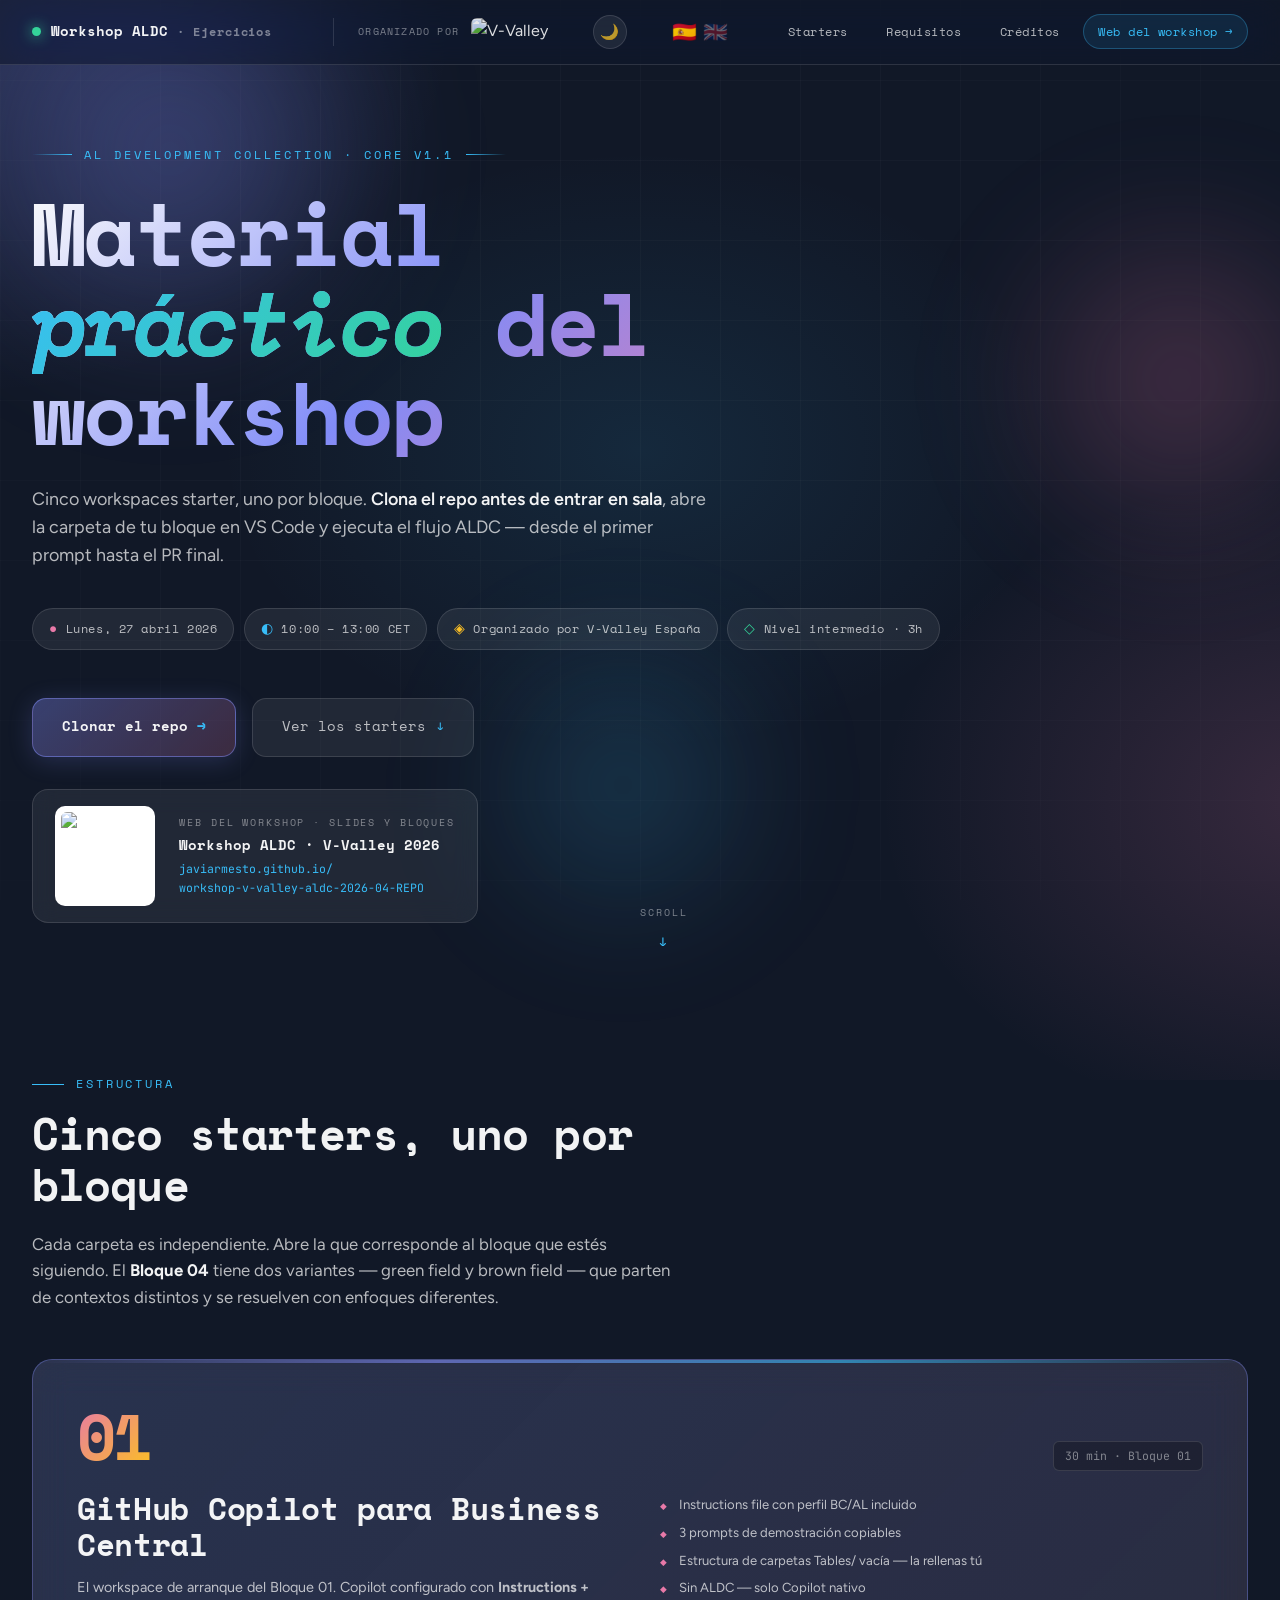
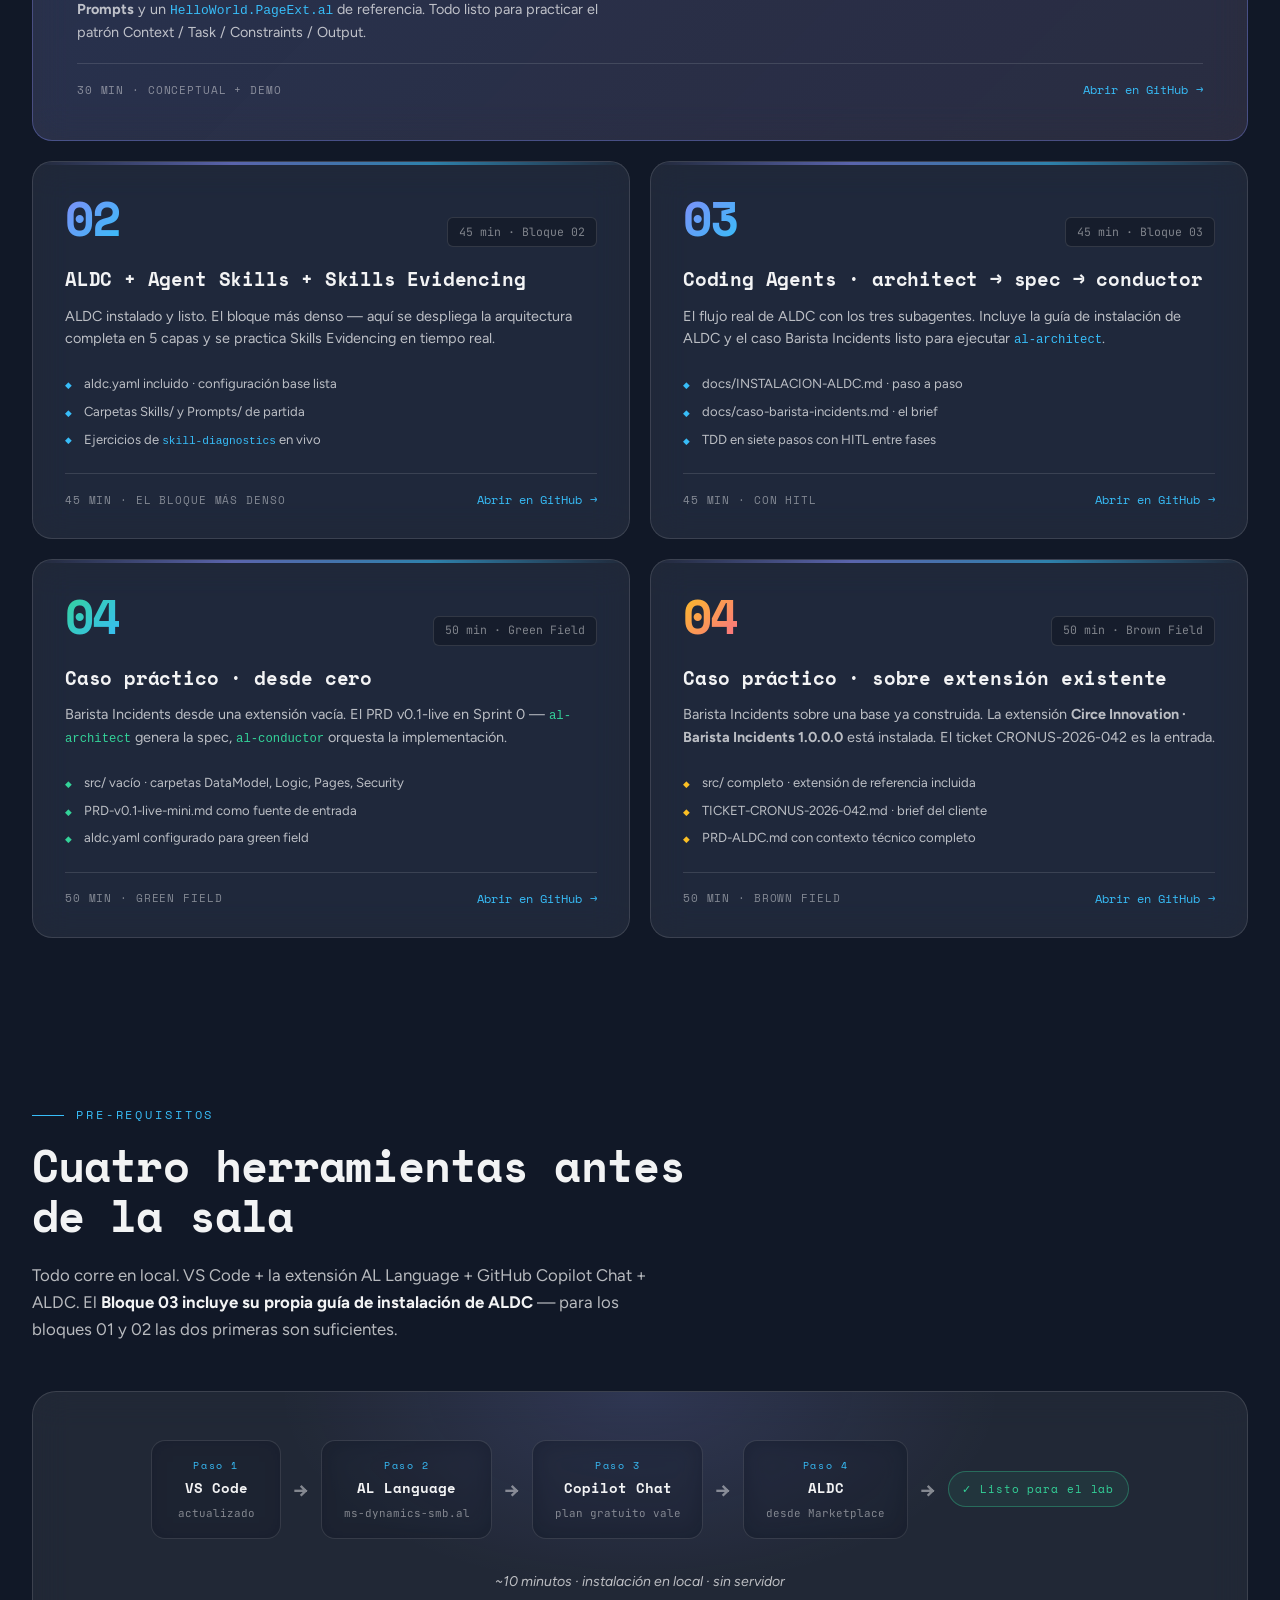
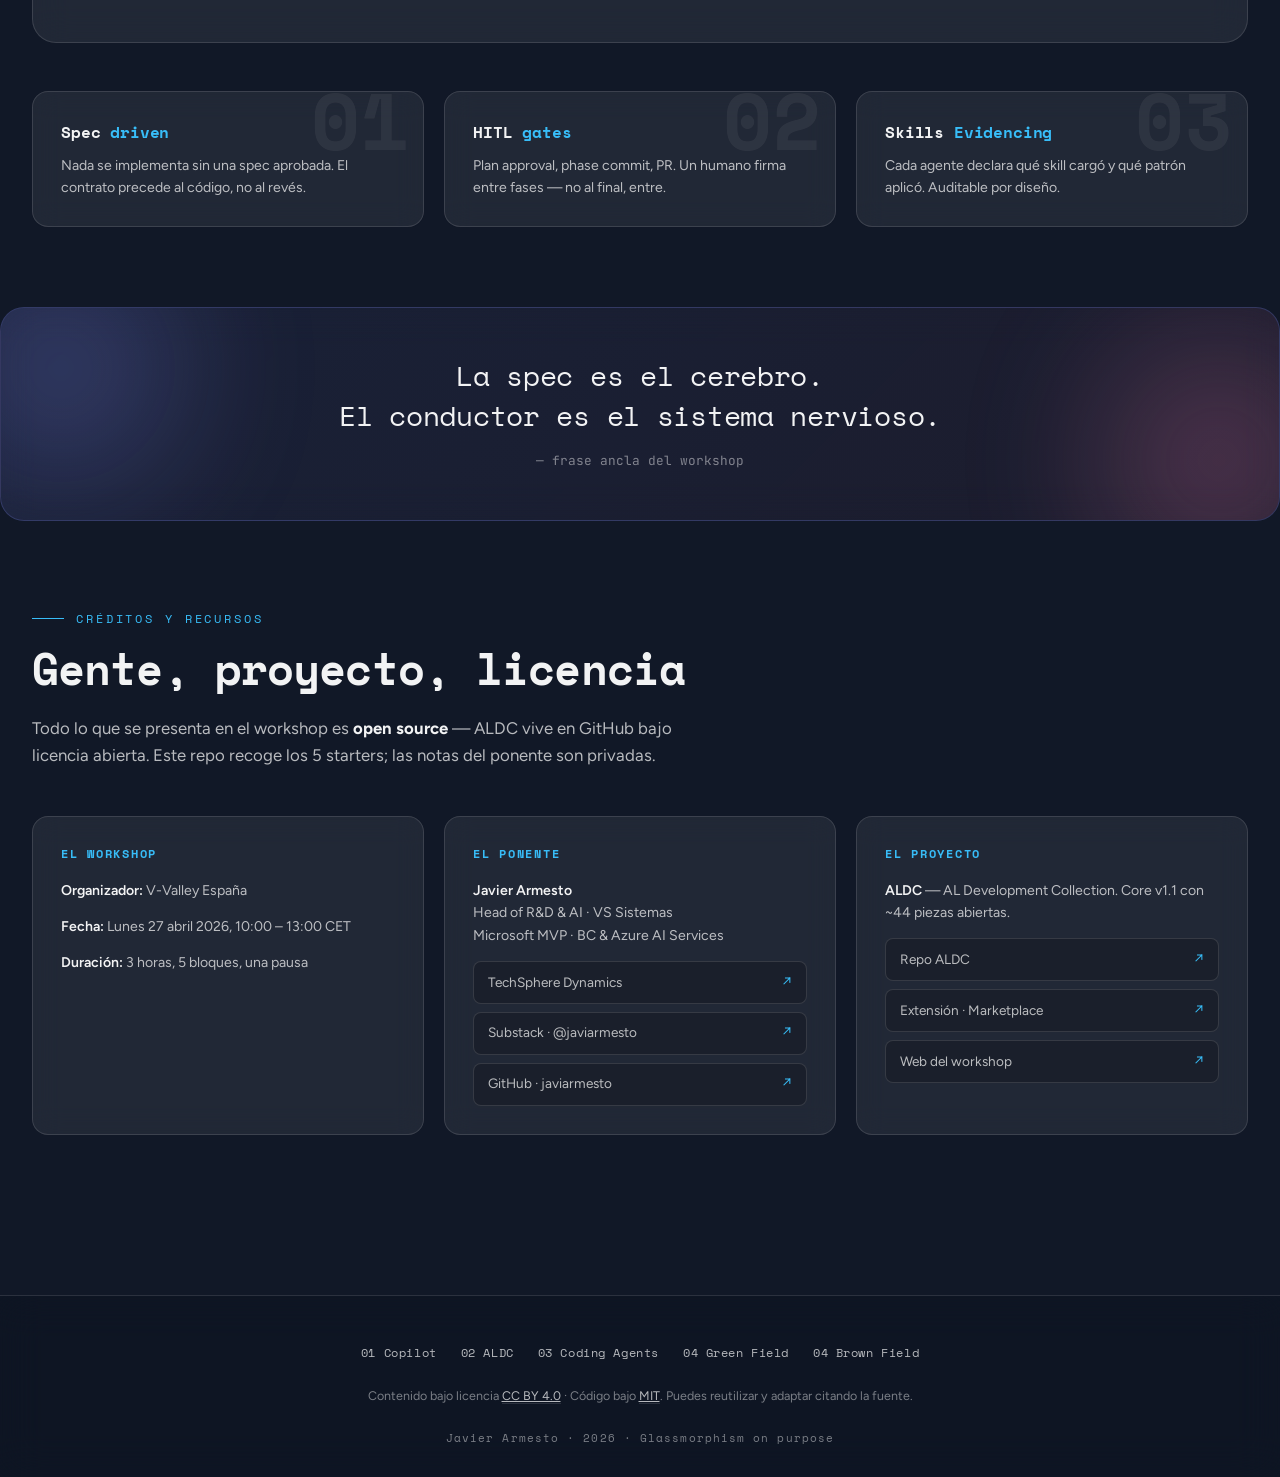
==== index.html @ e191f2e2 "feat(web): add GitHub Pages site with glassmorphism design - index.html: Spanish landing page with 5" ====
<!DOCTYPE html>
<html lang="es">
<head>
<meta charset="UTF-8">
<meta name="viewport" content="width=device-width, initial-scale=1.0">
<title>Workshop ALDC · V-Valley 2026 · Ejercicios</title>
<meta name="description" content="Repositorio de ejercicios del Workshop ALDC V-Valley 2026. Cinco workspaces starter para Business Central con GitHub Copilot y ALDC.">
<meta name="author" content="Javier Armesto">
<link rel="canonical" href="https://javiarmesto.github.io/workshop-v-valley-aldc-2026-04-EJERCICIOS/">
<meta property="og:type" content="website">
<meta property="og:title" content="Workshop ALDC · Ejercicios · V-Valley 2026">
<meta property="og:description" content="Cinco workspaces starter para el Workshop ALDC. Business Central + GitHub Copilot + ALDC. V-Valley, 27 abril 2026.">
<meta property="og:url" content="https://javiarmesto.github.io/workshop-v-valley-aldc-2026-04-EJERCICIOS/">
<meta property="og:locale" content="es_ES">
<meta name="twitter:card" content="summary_large_image">
<meta name="twitter:creator" content="@javiarmesto">
<meta name="theme-color" content="#111827">
<link rel="preconnect" href="https://fonts.googleapis.com">
<link rel="preconnect" href="https://fonts.gstatic.com" crossorigin>
<link href="https://fonts.googleapis.com/css2?family=Space+Mono:wght@400;700&family=Figtree:wght@300;400;500;600;700;800&family=JetBrains+Mono:wght@400;600&display=swap" rel="stylesheet">
<style>
:root{
  --bg-base:#111827;
  --bg-deeper:#0b121f;
  --indigo:#818CF8;
  --magenta:#E879A8;
  --cyan:#38BDF8;
  --emerald:#34D399;
  --amber:#FBBF24;
  --rose:#FB7185;
  --text-primary:rgba(255,255,255,0.95);
  --text-secondary:rgba(255,255,255,0.70);
  --text-muted:rgba(255,255,255,0.45);
  --glass-surface:rgba(255,255,255,0.07);
  --glass-surface-hover:rgba(255,255,255,0.11);
  --glass-border:rgba(255,255,255,0.12);
  --glass-border-strong:rgba(255,255,255,0.20);
  --font-display:'Space Mono',ui-monospace,monospace;
  --font-body:'Figtree',system-ui,sans-serif;
  --font-code:'JetBrains Mono',ui-monospace,monospace;
  --bg-elevated:rgba(17,24,39,0.6);
  --bg-footer:rgba(11,18,31,0.4);
  --grid-line:rgba(255,255,255,0.025);
  --hero-h1-start:rgba(255,255,255,0.98);
  --link-item-bg:rgba(0,0,0,0.2);
}
*{box-sizing:border-box;margin:0;padding:0}
html{scroll-behavior:smooth}
body{
  background:var(--bg-base);
  color:var(--text-primary);
  font-family:var(--font-body);
  line-height:1.6;
  min-height:100vh;
  overflow-x:hidden;
  position:relative;
}
body::before{
  content:"";
  position:fixed;
  inset:-20%;
  z-index:-3;
  background:
    radial-gradient(ellipse 900px 700px at 12% 15%,rgba(129,140,248,0.22),transparent 55%),
    radial-gradient(ellipse 800px 600px at 88% 78%,rgba(232,121,168,0.18),transparent 55%),
    radial-gradient(ellipse 700px 500px at 50% 50%,rgba(56,189,248,0.10),transparent 60%),
    var(--bg-base);
  animation:drift 28s ease-in-out infinite alternate;
  pointer-events:none;
}
@keyframes drift{
  0%{transform:translate(0,0) rotate(0deg)}
  100%{transform:translate(-2%,2%) rotate(1deg)}
}
body::after{
  content:"";
  position:fixed;
  inset:0;
  z-index:-1;
  background-image:
    linear-gradient(var(--grid-line) 1px,transparent 1px),
    linear-gradient(90deg,var(--grid-line) 1px,transparent 1px);
  background-size:80px 80px;
  mask-image:radial-gradient(ellipse 1400px 1000px at 50% 40%,black 30%,transparent 85%);
  -webkit-mask-image:radial-gradient(ellipse 1400px 1000px at 50% 40%,black 30%,transparent 85%);
  pointer-events:none;
}
.orb{
  position:fixed;
  border-radius:50%;
  filter:blur(60px);
  pointer-events:none;
  z-index:-2;
  opacity:0.55;
}
.orb.o1{width:500px;height:500px;background:radial-gradient(circle,rgba(129,140,248,0.6),transparent 70%);top:-100px;left:-80px;animation:float1 18s ease-in-out infinite}
.orb.o2{width:400px;height:400px;background:radial-gradient(circle,rgba(232,121,168,0.5),transparent 70%);top:20%;right:-100px;animation:float2 22s ease-in-out infinite}
.orb.o3{width:350px;height:350px;background:radial-gradient(circle,rgba(56,189,248,0.4),transparent 70%);bottom:-60px;left:35%;animation:float3 25s ease-in-out infinite}
@keyframes float1{0%,100%{transform:translate(0,0) scale(1)}50%{transform:translate(40px,60px) scale(1.08)}}
@keyframes float2{0%,100%{transform:translate(0,0) scale(1)}50%{transform:translate(-50px,40px) scale(0.92)}}
@keyframes float3{0%,100%{transform:translate(0,0) scale(1)}50%{transform:translate(30px,-50px) scale(1.05)}}

/* -- Top nav -- */
.top-brand{
  position:sticky;
  top:0;
  z-index:101;
  background:var(--bg-elevated);
  backdrop-filter:blur(20px) saturate(180%);
  border-bottom:1px solid var(--glass-border);
  transition:background 0.3s ease,border-color 0.3s ease;
}
.top-brand-inner{
  max-width:1280px;
  margin:0 auto;
  padding:0.9rem 2rem;
  display:flex;
  align-items:center;
  justify-content:space-between;
  gap:2rem;
}
.brand{
  font-family:var(--font-display);
  font-size:0.85rem;
  font-weight:700;
  color:var(--text-primary);
  display:flex;
  align-items:center;
  gap:0.6rem;
}
.brand::before{
  content:"";
  width:9px;
  height:9px;
  border-radius:50%;
  background:var(--emerald);
  box-shadow:0 0 14px var(--emerald);
  animation:pulse 2s ease-in-out infinite;
}
@keyframes pulse{0%,100%{opacity:1;transform:scale(1)}50%{opacity:0.6;transform:scale(0.85)}}
.brand-meta{
  font-family:var(--font-display);
  font-size:0.72rem;
  color:var(--text-muted);
  letter-spacing:0.08em;
}
.organizer-logo{
  display:flex;
  align-items:center;
  gap:0.75rem;
  padding-left:1.5rem;
  margin-left:1rem;
  border-left:1px solid var(--glass-border);
}
.organizer-logo img{
  height:28px;
  width:auto;
  border-radius:6px;
  opacity:0.90;
  transition:opacity 0.2s ease;
}
.organizer-logo img:hover{opacity:1}
.organizer-label{
  font-family:var(--font-display);
  font-size:0.62rem;
  color:var(--text-muted);
  letter-spacing:0.12em;
  text-transform:uppercase;
  white-space:nowrap;
}
.nav-links{display:flex;gap:0.5rem;align-items:center}
.nav-link{
  font-family:var(--font-display);
  font-size:0.72rem;
  color:var(--text-secondary);
  text-decoration:none;
  padding:0.45rem 0.9rem;
  border-radius:999px;
  border:1px solid transparent;
  transition:all 0.2s ease;
  letter-spacing:0.04em;
}
.nav-link:hover{background:var(--glass-surface);color:var(--text-primary);border-color:var(--glass-border)}
.nav-link.primary{background:rgba(56,189,248,0.1);color:var(--cyan);border-color:rgba(56,189,248,0.3)}
.nav-link.primary:hover{background:rgba(56,189,248,0.18);border-color:var(--cyan)}

/* -- Hero -- */
.hero{
  min-height:calc(100vh - 60px);
  max-width:1280px;
  margin:0 auto;
  padding:5rem 2rem 4rem;
  display:flex;
  flex-direction:column;
  justify-content:center;
  position:relative;
}
.hero-eyebrow{
  font-family:var(--font-display);
  font-size:0.75rem;
  letter-spacing:0.25em;
  text-transform:uppercase;
  color:var(--cyan);
  margin-bottom:1.5rem;
  display:inline-flex;
  align-items:center;
  gap:0.75rem;
  animation:fadeInUp 0.7s ease-out;
}
.hero-eyebrow::before,.hero-eyebrow::after{
  content:"";
  width:40px;
  height:1px;
  background:linear-gradient(90deg,transparent,var(--cyan));
}
.hero-eyebrow::after{background:linear-gradient(270deg,transparent,var(--cyan))}
.hero h1{
  font-family:var(--font-display);
  font-size:clamp(2.5rem,7vw,5.5rem);
  line-height:1.02;
  font-weight:700;
  letter-spacing:-0.03em;
  margin-bottom:1.75rem;
  background:linear-gradient(135deg,
    var(--hero-h1-start) 0%,
    var(--indigo) 50%,
    var(--magenta) 100%);
  -webkit-background-clip:text;
  background-clip:text;
  -webkit-text-fill-color:transparent;
  animation:fadeInUp 0.8s ease-out 0.1s both;
  max-width:15ch;
}
.hero h1 .accent{
  font-style:italic;
  background:linear-gradient(135deg,var(--cyan),var(--emerald));
  -webkit-background-clip:text;
  background-clip:text;
  -webkit-text-fill-color:transparent;
}
.hero-sub{
  font-size:clamp(1.05rem,1.4vw,1.35rem);
  color:var(--text-secondary);
  max-width:680px;
  margin-bottom:2.5rem;
  line-height:1.55;
  animation:fadeInUp 0.8s ease-out 0.2s both;
}
.hero-sub strong{color:var(--text-primary);font-weight:600}
.hero-event-meta{
  display:flex;
  flex-wrap:wrap;
  gap:0.6rem;
  margin-bottom:3rem;
  animation:fadeInUp 0.8s ease-out 0.3s both;
}
.event-chip{
  display:inline-flex;
  align-items:center;
  gap:0.5rem;
  padding:0.55rem 1rem;
  background:var(--glass-surface);
  border:1px solid var(--glass-border);
  border-radius:999px;
  font-family:var(--font-display);
  font-size:0.72rem;
  letter-spacing:0.05em;
  color:var(--text-secondary);
  backdrop-filter:blur(12px);
  transition:all 0.2s ease;
}
.event-chip:hover{border-color:var(--glass-border-strong);color:var(--text-primary)}
.event-chip .icon{color:var(--cyan);font-size:0.85rem}
.event-chip.date .icon{color:var(--magenta)}
.event-chip.sponsor .icon{color:var(--amber)}
.event-chip.level .icon{color:var(--emerald)}
.hero-cta-row{
  display:flex;
  gap:1rem;
  flex-wrap:wrap;
  animation:fadeInUp 0.8s ease-out 0.4s both;
}
.cta{
  font-family:var(--font-display);
  font-size:0.85rem;
  padding:1.1rem 1.8rem;
  border-radius:14px;
  text-decoration:none;
  display:inline-flex;
  align-items:center;
  gap:0.6rem;
  transition:all 0.25s ease;
  border:1px solid var(--glass-border);
  position:relative;
  overflow:hidden;
}
.cta.primary{
  background:linear-gradient(135deg,rgba(129,140,248,0.35),rgba(232,121,168,0.2));
  border-color:rgba(129,140,248,0.5);
  color:var(--text-primary);
  font-weight:700;
  box-shadow:0 4px 24px rgba(129,140,248,0.2);
}
.cta.primary::before{
  content:"";
  position:absolute;
  inset:0;
  background:linear-gradient(135deg,rgba(255,255,255,0.15),transparent);
  opacity:0;
  transition:opacity 0.25s ease;
}
.cta.primary:hover{transform:translateY(-2px);box-shadow:0 8px 32px rgba(129,140,248,0.35);border-color:var(--indigo)}
.cta.primary:hover::before{opacity:1}
.cta.secondary{
  background:var(--glass-surface);
  color:var(--text-secondary);
  backdrop-filter:blur(12px);
}
.cta.secondary:hover{background:var(--glass-surface-hover);color:var(--text-primary);border-color:var(--glass-border-strong);transform:translateY(-2px)}
.cta .arrow{color:var(--cyan);transition:transform 0.25s ease}
.cta:hover .arrow{transform:translateX(3px)}
@keyframes fadeInUp{
  from{opacity:0;transform:translateY(20px)}
  to{opacity:1;transform:translateY(0)}
}

/* -- Section wrapper -- */
section{
  max-width:1280px;
  margin:0 auto;
  padding:5rem 2rem;
  position:relative;
}
.section-label{
  font-family:var(--font-display);
  font-size:0.72rem;
  letter-spacing:0.25em;
  text-transform:uppercase;
  color:var(--cyan);
  margin-bottom:1rem;
  display:inline-flex;
  align-items:center;
  gap:0.75rem;
}
.section-label::before{
  content:"";
  width:32px;
  height:1px;
  background:var(--cyan);
}
.section-title{
  font-family:var(--font-display);
  font-size:clamp(1.75rem,3.5vw,2.75rem);
  line-height:1.15;
  letter-spacing:-0.02em;
  margin-bottom:1.25rem;
  max-width:25ch;
}
.section-intro{
  font-size:1.05rem;
  color:var(--text-secondary);
  max-width:640px;
  margin-bottom:3rem;
  line-height:1.6;
}
.section-intro strong{color:var(--text-primary)}

/* -- Starters grid -- */
.bloques-grid{
  display:grid;
  grid-template-columns:repeat(12,1fr);
  gap:1.25rem;
}
.bloque-card{
  padding:2rem 2rem 1.75rem;
  background:var(--glass-surface);
  border:1px solid var(--glass-border);
  border-radius:20px;
  backdrop-filter:blur(18px) saturate(140%);
  text-decoration:none;
  color:inherit;
  position:relative;
  overflow:hidden;
  transition:all 0.3s cubic-bezier(0.4,0,0.2,1);
  min-height:260px;
  display:flex;
  flex-direction:column;
}
.bloque-card::before{
  content:"";
  position:absolute;
  top:0;left:0;right:0;
  height:3px;
  background:linear-gradient(90deg,transparent,var(--indigo),var(--cyan),transparent);
  opacity:0.6;
  transition:opacity 0.3s ease;
}
.bloque-card::after{
  content:"";
  position:absolute;
  inset:-1px;
  border-radius:20px;
  background:linear-gradient(135deg,rgba(129,140,248,0),rgba(232,121,168,0));
  opacity:0;
  transition:opacity 0.3s ease;
  z-index:-1;
  pointer-events:none;
}
.bloque-card:hover{
  background:var(--glass-surface-hover);
  border-color:var(--glass-border-strong);
  transform:translateY(-4px);
  box-shadow:0 16px 48px rgba(0,0,0,0.4),0 0 0 1px rgba(129,140,248,0.2);
}
.bloque-card:hover::before{opacity:1;background:linear-gradient(90deg,transparent,var(--indigo),var(--magenta),var(--cyan),transparent)}

/* Featured = span 12 */
.bloque-card.featured{
  grid-column:span 12;
  min-height:auto;
  padding:2.75rem 2.75rem 2.5rem;
  background:
    linear-gradient(135deg,rgba(129,140,248,0.1) 0%,rgba(232,121,168,0.05) 100%),
    var(--glass-surface);
  border-color:rgba(129,140,248,0.35);
}
.bloque-card.featured .bloque-body{
  display:grid;
  grid-template-columns:1fr 1fr;
  gap:2.5rem;
  align-items:start;
}
.bloque-card.featured .bloque-title{
  font-size:clamp(1.5rem,2.4vw,2rem);
  line-height:1.15;
}
.bloque-card.featured .bloque-highlight-list{margin-top:0}
.bloque-card.col-6{grid-column:span 6}
@media(max-width:880px){
  .bloque-card.col-6{grid-column:span 12}
  .bloque-card.featured .bloque-body{grid-template-columns:1fr}
}

.bloque-head{
  display:flex;
  align-items:baseline;
  justify-content:space-between;
  gap:1rem;
  margin-bottom:1.25rem;
}
.bloque-num{
  font-family:var(--font-display);
  font-size:3rem;
  font-weight:700;
  line-height:1;
  letter-spacing:-0.04em;
  background:linear-gradient(135deg,var(--indigo) 0%,var(--cyan) 100%);
  -webkit-background-clip:text;
  background-clip:text;
  -webkit-text-fill-color:transparent;
}
.bloque-card.featured .bloque-num{
  font-size:4rem;
  background:linear-gradient(135deg,var(--magenta) 0%,var(--amber) 100%);
  -webkit-background-clip:text;background-clip:text;-webkit-text-fill-color:transparent;
}
.bloque-card.greenfield .bloque-num{
  background:linear-gradient(135deg,var(--emerald) 0%,var(--cyan) 100%);
  -webkit-background-clip:text;background-clip:text;-webkit-text-fill-color:transparent;
}
.bloque-card.brownfield .bloque-num{
  background:linear-gradient(135deg,var(--amber) 0%,var(--rose) 100%);
  -webkit-background-clip:text;background-clip:text;-webkit-text-fill-color:transparent;
}
.bloque-meta{
  font-family:var(--font-code);
  font-size:0.72rem;
  color:var(--text-muted);
  padding:0.3rem 0.7rem;
  background:rgba(0,0,0,0.25);
  border:1px solid var(--glass-border);
  border-radius:6px;
  white-space:nowrap;
}
.bloque-title{
  font-family:var(--font-display);
  font-size:1.2rem;
  line-height:1.25;
  letter-spacing:-0.01em;
  margin-bottom:0.85rem;
  color:var(--text-primary);
}
.bloque-desc{
  color:var(--text-secondary);
  font-size:0.9rem;
  line-height:1.55;
  margin-bottom:1.25rem;
  flex-grow:1;
}
.bloque-highlight-list{
  list-style:none;
  padding:0;
  margin:0 0 1.25rem;
}
.bloque-highlight-list li{
  font-size:0.82rem;
  color:var(--text-secondary);
  padding:0.25rem 0 0.25rem 1.2rem;
  position:relative;
  line-height:1.5;
}
.bloque-highlight-list li::before{
  content:"◆";
  position:absolute;
  left:0;
  color:var(--cyan);
  font-size:0.55rem;
  top:0.55rem;
}
.bloque-card.featured .bloque-highlight-list li::before{color:var(--magenta)}
.bloque-card.greenfield .bloque-highlight-list li::before{color:var(--emerald)}
.bloque-card.brownfield .bloque-highlight-list li::before{color:var(--amber)}
.bloque-footer{
  display:flex;
  align-items:center;
  justify-content:space-between;
  gap:1rem;
  padding-top:1rem;
  border-top:1px solid var(--glass-border);
  margin-top:auto;
}
.bloque-duration{
  font-family:var(--font-display);
  font-size:0.68rem;
  color:var(--text-muted);
  letter-spacing:0.08em;
  text-transform:uppercase;
}
.bloque-open{
  font-family:var(--font-display);
  font-size:0.78rem;
  color:var(--cyan);
  display:inline-flex;
  align-items:center;
  gap:0.5rem;
  transition:gap 0.25s ease;
}
.bloque-card:hover .bloque-open{gap:0.8rem;color:var(--text-primary)}
.bloque-open::after{content:"→";color:var(--cyan);transition:transform 0.25s ease}
.bloque-card:hover .bloque-open::after{transform:translateX(3px)}

/* -- Flow / Requisitos -- */
.flow-container{
  padding:3rem 2rem;
  background:var(--glass-surface);
  border:1px solid var(--glass-border);
  border-radius:24px;
  backdrop-filter:blur(18px);
  position:relative;
  overflow:hidden;
}
.flow-container::before{
  content:"";
  position:absolute;
  top:0;left:50%;
  transform:translateX(-50%);
  width:60%;height:200px;
  background:radial-gradient(ellipse at top,rgba(129,140,248,0.15),transparent 70%);
  pointer-events:none;
}
.flow-row{
  display:flex;
  align-items:center;
  justify-content:center;
  gap:0.75rem;
  flex-wrap:wrap;
  position:relative;
}
.flow-node{
  padding:1rem 1.35rem;
  background:var(--bg-elevated);
  border:1px solid var(--glass-border);
  border-radius:14px;
  backdrop-filter:blur(12px);
  text-align:center;
  min-width:130px;
  transition:all 0.3s ease;
  display:block;
}
.flow-node .fn-num{
  font-family:var(--font-display);
  font-size:0.65rem;
  color:var(--cyan);
  letter-spacing:0.15em;
  margin-bottom:0.3rem;
  display:block;
}
.flow-node .fn-name{
  font-family:var(--font-display);
  font-size:0.85rem;
  color:var(--text-primary);
  font-weight:700;
  display:block;
}
.flow-node .fn-dur{
  font-family:var(--font-code);
  font-size:0.68rem;
  color:var(--text-muted);
  margin-top:0.3rem;
  display:block;
}
.flow-arrow{
  color:var(--text-muted);
  font-size:1.3rem;
  font-weight:700;
}
.flow-end{
  padding:0.5rem 0.85rem;
  background:rgba(52,211,153,0.08);
  border:1px solid rgba(52,211,153,0.35);
  border-radius:999px;
  font-family:var(--font-display);
  font-size:0.7rem;
  color:var(--emerald);
  letter-spacing:0.08em;
}
.flow-caption{
  text-align:center;
  color:var(--text-secondary);
  font-size:0.88rem;
  margin-top:2rem;
  font-style:italic;
  max-width:600px;
  margin-left:auto;
  margin-right:auto;
}

/* -- Principles -- */
.principles{
  display:grid;
  grid-template-columns:repeat(3,1fr);
  gap:1.25rem;
  margin-top:3rem;
}
.principle{
  padding:1.75rem;
  background:var(--glass-surface);
  border:1px solid var(--glass-border);
  border-radius:16px;
  backdrop-filter:blur(14px);
  position:relative;
  overflow:hidden;
}
.principle::before{
  content:attr(data-num);
  position:absolute;
  top:-12px;right:14px;
  font-family:var(--font-display);
  font-size:5rem;
  font-weight:700;
  color:var(--text-primary);
  opacity:0.06;
  line-height:1;
  pointer-events:none;
}
.principle h4{
  font-family:var(--font-display);
  font-size:1rem;
  margin-bottom:0.6rem;
  color:var(--text-primary);
  letter-spacing:-0.01em;
}
.principle h4 .accent{color:var(--cyan)}
.principle p{
  color:var(--text-secondary);
  font-size:0.88rem;
  margin:0;
  line-height:1.55;
}
@media(max-width:820px){.principles{grid-template-columns:1fr}}

/* -- Credits -- */
.credits{
  display:grid;
  grid-template-columns:repeat(3,1fr);
  gap:1.25rem;
  margin-top:3rem;
}
.credit-card{
  padding:1.75rem;
  background:var(--glass-surface);
  border:1px solid var(--glass-border);
  border-radius:16px;
  backdrop-filter:blur(14px);
}
.credit-card h4{
  font-family:var(--font-display);
  font-size:0.72rem;
  letter-spacing:0.15em;
  text-transform:uppercase;
  color:var(--cyan);
  margin-bottom:1rem;
}
.credit-card p{
  font-size:0.88rem;
  color:var(--text-secondary);
  line-height:1.6;
  margin-bottom:0.85rem;
}
.credit-card p:last-child{margin-bottom:0}
.credit-card strong{color:var(--text-primary);font-weight:600}
.credit-card a{color:var(--cyan);text-decoration:none;border-bottom:1px solid transparent;transition:border-color 0.2s ease}
.credit-card a:hover{border-bottom-color:var(--cyan)}
.credit-link-list{list-style:none;padding:0;margin:0;display:flex;flex-direction:column;gap:0.5rem}
.credit-link-list li{font-size:0.85rem}
.credit-link-list a{
  display:flex;
  align-items:center;
  justify-content:space-between;
  padding:0.6rem 0.9rem;
  background:var(--link-item-bg);
  border:1px solid var(--glass-border);
  border-radius:8px;
  color:var(--text-secondary);
  text-decoration:none;
  transition:all 0.2s ease;
}
.credit-link-list a:hover{background:var(--glass-surface-hover);border-color:var(--cyan);color:var(--text-primary)}
.credit-link-list .ext::after{content:"↗";color:var(--cyan);margin-left:0.5rem;font-size:0.85rem}
@media(max-width:880px){.credits{grid-template-columns:1fr}}

/* -- Quote block -- */
.quote-block{
  max-width:1280px;
  margin:0 auto;
  padding:3rem 2rem;
  text-align:center;
  background:linear-gradient(135deg,rgba(129,140,248,0.08),rgba(232,121,168,0.05));
  border:1px solid rgba(129,140,248,0.25);
  border-radius:24px;
  backdrop-filter:blur(18px);
  position:relative;
  overflow:hidden;
}
.quote-block::before,.quote-block::after{
  content:"";
  position:absolute;
  width:220px;height:220px;
  border-radius:50%;
  filter:blur(80px);
  pointer-events:none;
  opacity:0.3;
}
.quote-block::before{background:var(--indigo);top:-50px;left:-50px}
.quote-block::after{background:var(--magenta);bottom:-50px;right:-50px}
.quote-block p{
  font-family:var(--font-display);
  font-size:clamp(1.25rem,2.5vw,1.75rem);
  line-height:1.4;
  color:var(--text-primary);
  letter-spacing:-0.01em;
  max-width:40ch;
  margin:0 auto 0.75rem;
  position:relative;
  z-index:1;
}
.quote-block .attribution{
  font-family:var(--font-code);
  font-size:0.8rem;
  color:var(--text-muted);
  position:relative;
  z-index:1;
}

/* -- Footer -- */
.site-footer{
  margin-top:5rem;
  padding:3rem 2rem 2rem;
  border-top:1px solid var(--glass-border);
  background:var(--bg-footer);
  backdrop-filter:blur(20px);
}
.site-footer-inner{
  max-width:1280px;
  margin:0 auto;
  display:flex;
  flex-direction:column;
  align-items:center;
  text-align:center;
  gap:1rem;
}
.footer-links{
  display:flex;
  gap:1.5rem;
  flex-wrap:wrap;
  justify-content:center;
  margin-bottom:0.5rem;
}
.footer-links a{
  font-family:var(--font-display);
  font-size:0.72rem;
  color:var(--text-secondary);
  text-decoration:none;
  letter-spacing:0.05em;
  transition:color 0.2s ease;
}
.footer-links a:hover{color:var(--cyan)}
.footer-license{
  font-size:0.78rem;
  color:var(--text-muted);
  line-height:1.6;
  max-width:600px;
}
.footer-license a{color:var(--text-secondary);border-bottom:1px solid var(--glass-border)}
.footer-license a:hover{color:var(--cyan);border-color:var(--cyan)}
.footer-made{
  font-family:var(--font-display);
  font-size:0.68rem;
  color:var(--text-muted);
  letter-spacing:0.1em;
  margin-top:0.5rem;
}

/* -- Hero QR block -- */
.hero-repo-block{
  display:flex;
  align-items:center;
  gap:1.5rem;
  margin-top:2rem;
  padding:1rem 1.4rem;
  background:var(--glass-surface);
  border:1px solid var(--glass-border);
  border-radius:16px;
  backdrop-filter:blur(12px);
  width:fit-content;
  animation:fadeInUp 0.8s ease-out 0.5s both;
  transition:border-color 0.2s ease;
  text-decoration:none;
  color:inherit;
}
.hero-repo-block:hover{border-color:var(--glass-border-strong)}
.hero-repo-block .qr-wrap{
  flex-shrink:0;
  background:#fff;
  border-radius:10px;
  padding:6px;
  display:flex;
  align-items:center;
  justify-content:center;
}
.hero-repo-block .qr-wrap img{
  width:88px;height:88px;
  display:block;
  border-radius:6px;
}
.hero-repo-block .qr-info{
  display:flex;
  flex-direction:column;
  gap:0.35rem;
}
.hero-repo-block .qr-label{
  font-family:var(--font-display);
  font-size:0.65rem;
  letter-spacing:0.18em;
  text-transform:uppercase;
  color:var(--text-muted);
}
.hero-repo-block .qr-title{
  font-family:var(--font-display);
  font-size:0.88rem;
  font-weight:700;
  color:var(--text-primary);
  line-height:1.3;
}
.hero-repo-block .qr-url{
  font-family:var(--font-code);
  font-size:0.72rem;
  color:var(--cyan);
  word-break:break-all;
}

/* -- Scroll hint -- */
.scroll-hint{
  position:absolute;
  bottom:2rem;left:50%;
  transform:translateX(-50%);
  font-family:var(--font-display);
  font-size:0.65rem;
  color:var(--text-muted);
  letter-spacing:0.2em;
  text-transform:uppercase;
  animation:fadeInUp 1s ease-out 0.8s both,bounce 2.5s ease-in-out infinite 2s;
  pointer-events:none;
}
.scroll-hint::after{
  content:"↓";
  display:block;
  text-align:center;
  margin-top:0.5rem;
  font-size:1rem;
  color:var(--cyan);
}
@keyframes bounce{
  0%,100%{transform:translateX(-50%) translateY(0)}
  50%{transform:translateX(-50%) translateY(6px)}
}

/* -- Responsive -- */
@media(max-width:720px){
  .hero{padding:3rem 1.25rem 2rem;min-height:auto}
  section{padding:3.5rem 1.25rem}
  .hero-event-meta{gap:0.4rem}
  .event-chip{padding:0.45rem 0.8rem;font-size:0.68rem}
  .bloque-card{padding:1.5rem;min-height:auto}
  .bloque-card.featured{padding:2rem 1.75rem}
  .bloque-num{font-size:2.5rem}
  .bloque-card.featured .bloque-num{font-size:3rem}
  .top-brand-inner{padding:0.8rem 1.25rem;gap:0.75rem}
  .brand-meta{display:none}
  .organizer-label{display:none}
  .organizer-logo{padding-left:0.75rem;margin-left:0.5rem}
  .nav-link{font-size:0.65rem;padding:0.4rem 0.75rem}
  .flow-container{padding:2rem 1rem}
  .flow-row{flex-direction:column}
  .flow-arrow{transform:rotate(90deg)}
  .scroll-hint{display:none}
}

/* -- Theme toggle -- */
.theme-toggle{
  background:var(--glass-surface);
  border:1px solid var(--glass-border);
  color:var(--text-secondary);
  width:34px;height:34px;
  border-radius:999px;
  cursor:pointer;
  display:flex;align-items:center;justify-content:center;
  font-size:0.95rem;
  transition:all 0.2s ease;
  flex-shrink:0;
  padding:0;line-height:1;
}
.theme-toggle:hover{background:var(--glass-surface-hover);color:var(--text-primary);border-color:var(--glass-border-strong)}

/* -- Light theme -- */
[data-theme="light"]{
  --bg-base:#f0f4f8;
  --bg-deeper:#e2e8f0;
  --indigo:#4F46E5;
  --magenta:#C2185B;
  --cyan:#0284C7;
  --emerald:#059669;
  --amber:#B45309;
  --rose:#DC2626;
  --text-primary:rgba(15,23,42,0.95);
  --text-secondary:rgba(15,23,42,0.62);
  --text-muted:rgba(15,23,42,0.40);
  --glass-surface:rgba(0,0,0,0.04);
  --glass-surface-hover:rgba(0,0,0,0.08);
  --glass-border:rgba(0,0,0,0.10);
  --glass-border-strong:rgba(0,0,0,0.20);
  --bg-elevated:rgba(255,255,255,0.72);
  --bg-footer:rgba(226,232,240,0.80);
  --grid-line:rgba(0,0,0,0.05);
  --hero-h1-start:rgba(15,23,42,0.92);
  --link-item-bg:rgba(0,0,0,0.05);
}
[data-theme="light"] body::before{
  background:
    radial-gradient(ellipse 900px 700px at 12% 15%,rgba(99,102,241,0.14),transparent 55%),
    radial-gradient(ellipse 800px 600px at 88% 78%,rgba(194,24,91,0.10),transparent 55%),
    radial-gradient(ellipse 700px 500px at 50% 50%,rgba(2,132,199,0.08),transparent 60%),
    var(--bg-base);
}
[data-theme="light"] body::after{
  background-image:
    linear-gradient(var(--grid-line) 1px,transparent 1px),
    linear-gradient(90deg,var(--grid-line) 1px,transparent 1px);
}
[data-theme="light"] .orb{opacity:0.18}
body{transition:background-color 0.3s ease,color 0.2s ease}
.lang-switch{display:flex;align-items:center;gap:0.35rem;flex-shrink:0}
.lang-active{font-size:1.25rem;opacity:1;cursor:default;line-height:1}
.lang-btn{font-size:1.25rem;text-decoration:none;opacity:0.35;transition:opacity 0.2s ease;line-height:1}
.lang-btn:hover{opacity:1}
</style>
</head>
<body>

<div class="orb o1"></div>
<div class="orb o2"></div>
<div class="orb o3"></div>

<header class="top-brand">
  <div class="top-brand-inner">
    <div class="brand">
      Workshop ALDC
      <span class="brand-meta">· Ejercicios</span>
    </div>
    <div class="organizer-logo">
      <span class="organizer-label">organizado por</span>
      <img src="https://javiarmesto.github.io/workshop-v-valley-aldc-2026-04-REPO/WEB_LogoV-Valley_NEG.jpg" alt="V-Valley" loading="eager">
    </div>
    <button class="theme-toggle" id="themeToggle" aria-label="Cambiar tema" title="Cambiar tema">🌙</button>
    <div class="lang-switch">
      <span class="lang-active" title="Español (actual)">🇪🇸</span>
      <a class="lang-btn" href="./en/" title="English version" aria-label="English">🇬🇧</a>
    </div>
    <nav class="nav-links" aria-label="Accesos rápidos">
      <a class="nav-link" href="#starters">Starters</a>
      <a class="nav-link" href="#requisitos">Requisitos</a>
      <a class="nav-link" href="#creditos">Créditos</a>
      <a class="nav-link primary" href="https://javiarmesto.github.io/workshop-v-valley-aldc-2026-04-REPO/" target="_blank" rel="noopener">Web del workshop →</a>
    </nav>
  </div>
</header>

<section class="hero">
  <div class="hero-eyebrow">AL Development Collection · Core v1.1</div>
  <h1>Material <span class="accent">práctico</span> del workshop</h1>
  <p class="hero-sub">
    Cinco workspaces starter, uno por bloque. <strong>Clona el repo antes de entrar en sala</strong>, abre la carpeta de tu bloque en VS Code y ejecuta el flujo ALDC — desde el primer prompt hasta el PR final.
  </p>

  <div class="hero-event-meta">
    <span class="event-chip date"><span class="icon">●</span>Lunes, 27 abril 2026</span>
    <span class="event-chip"><span class="icon">◐</span>10:00 – 13:00 CET</span>
    <span class="event-chip sponsor"><span class="icon">◈</span>Organizado por V-Valley España</span>
    <span class="event-chip level"><span class="icon">◇</span>Nivel intermedio · 3h</span>
  </div>

  <div class="hero-cta-row">
    <a class="cta primary" href="https://github.com/javiarmesto/workshop-v-valley-aldc-2026-04-EJERCICIOS" target="_blank" rel="noopener">
      Clonar el repo <span class="arrow">→</span>
    </a>
    <a class="cta secondary" href="#starters">
      Ver los starters <span class="arrow">↓</span>
    </a>
  </div>

  <a class="hero-repo-block" href="https://javiarmesto.github.io/workshop-v-valley-aldc-2026-04-REPO/" target="_blank" rel="noopener" aria-label="Web del workshop con los 5 bloques">
    <div class="qr-wrap">
      <img src="https://api.qrserver.com/v1/create-qr-code/?size=176x176&amp;color=111827&amp;bgcolor=ffffff&amp;qzone=1&amp;data=https%3A%2F%2Fjaviarmesto.github.io%2Fworkshop-v-valley-aldc-2026-04-REPO%2F" alt="QR web del workshop" loading="eager" width="88" height="88">
    </div>
    <div class="qr-info">
      <span class="qr-label">Web del workshop · slides y bloques</span>
      <span class="qr-title">Workshop ALDC · V-Valley 2026</span>
      <span class="qr-url">javiarmesto.github.io/<br>workshop-v-valley-aldc-2026-04-REPO</span>
    </div>
  </a>

  <div class="scroll-hint">Scroll</div>
</section>

<section id="starters" aria-labelledby="starters-title">
  <span class="section-label">Estructura</span>
  <h2 class="section-title" id="starters-title">Cinco starters, uno por bloque</h2>
  <p class="section-intro">
    Cada carpeta es independiente. Abre la que corresponde al bloque que estés siguiendo. El <strong>Bloque 04</strong> tiene dos variantes — green field y brown field — que parten de contextos distintos y se resuelven con enfoques diferentes.
  </p>

  <div class="bloques-grid">

    <!-- Featured: Starter 01 -->
    <a class="bloque-card featured" href="https://github.com/javiarmesto/workshop-v-valley-aldc-2026-04-EJERCICIOS/tree/main/01-copilot-starter" target="_blank" rel="noopener">
      <div class="bloque-head">
        <span class="bloque-num">01</span>
        <span class="bloque-meta">30 min · Bloque 01</span>
      </div>
      <div class="bloque-body">
        <div>
          <h3 class="bloque-title">GitHub Copilot para Business Central</h3>
          <p class="bloque-desc">
            El workspace de arranque del Bloque 01. Copilot configurado con <strong>Instructions + Prompts</strong> y un <code style="color:var(--cyan);font-size:0.9em">HelloWorld.PageExt.al</code> de referencia. Todo listo para practicar el patrón Context / Task / Constraints / Output.
          </p>
        </div>
        <div>
          <ul class="bloque-highlight-list">
            <li>Instructions file con perfil BC/AL incluido</li>
            <li>3 prompts de demostración copiables</li>
            <li>Estructura de carpetas Tables/ vacía — la rellenas tú</li>
            <li>Sin ALDC — solo Copilot nativo</li>
          </ul>
        </div>
      </div>
      <div class="bloque-footer">
        <span class="bloque-duration">30 min · Conceptual + demo</span>
        <span class="bloque-open">Abrir en GitHub</span>
      </div>
    </a>

    <!-- Starter 02 -->
    <a class="bloque-card col-6" href="https://github.com/javiarmesto/workshop-v-valley-aldc-2026-04-EJERCICIOS/tree/main/02-aldc-starter" target="_blank" rel="noopener">
      <div class="bloque-head">
        <span class="bloque-num">02</span>
        <span class="bloque-meta">45 min · Bloque 02</span>
      </div>
      <h3 class="bloque-title">ALDC + Agent Skills + Skills Evidencing</h3>
      <p class="bloque-desc">ALDC instalado y listo. El bloque más denso — aquí se despliega la arquitectura completa en 5 capas y se practica Skills Evidencing en tiempo real.</p>
      <ul class="bloque-highlight-list">
        <li>aldc.yaml incluido · configuración base lista</li>
        <li>Carpetas Skills/ y Prompts/ de partida</li>
        <li>Ejercicios de <code style="color:var(--cyan);font-size:0.85em">skill-diagnostics</code> en vivo</li>
      </ul>
      <div class="bloque-footer">
        <span class="bloque-duration">45 min · El bloque más denso</span>
        <span class="bloque-open">Abrir en GitHub</span>
      </div>
    </a>

    <!-- Starter 03 -->
    <a class="bloque-card col-6" href="https://github.com/javiarmesto/workshop-v-valley-aldc-2026-04-EJERCICIOS/tree/main/03-coding-agents-starter" target="_blank" rel="noopener">
      <div class="bloque-head">
        <span class="bloque-num">03</span>
        <span class="bloque-meta">45 min · Bloque 03</span>
      </div>
      <h3 class="bloque-title">Coding Agents · architect → spec → conductor</h3>
      <p class="bloque-desc">El flujo real de ALDC con los tres subagentes. Incluye la guía de instalación de ALDC y el caso Barista Incidents listo para ejecutar <code style="color:var(--cyan);font-size:0.85em">al-architect</code>.</p>
      <ul class="bloque-highlight-list">
        <li>docs/INSTALACION-ALDC.md · paso a paso</li>
        <li>docs/caso-barista-incidents.md · el brief</li>
        <li>TDD en siete pasos con HITL entre fases</li>
      </ul>
      <div class="bloque-footer">
        <span class="bloque-duration">45 min · Con HITL</span>
        <span class="bloque-open">Abrir en GitHub</span>
      </div>
    </a>

    <!-- Starter 04 Green Field -->
    <a class="bloque-card col-6 greenfield" href="https://github.com/javiarmesto/workshop-v-valley-aldc-2026-04-EJERCICIOS/tree/main/04-greenfield-starter" target="_blank" rel="noopener">
      <div class="bloque-head">
        <span class="bloque-num">04</span>
        <span class="bloque-meta">50 min · Green Field</span>
      </div>
      <h3 class="bloque-title">Caso práctico · desde cero</h3>
      <p class="bloque-desc">Barista Incidents desde una extensión vacía. El PRD v0.1-live en Sprint 0 — <code style="color:var(--emerald);font-size:0.85em">al-architect</code> genera la spec, <code style="color:var(--emerald);font-size:0.85em">al-conductor</code> orquesta la implementación.</p>
      <ul class="bloque-highlight-list">
        <li>src/ vacío · carpetas DataModel, Logic, Pages, Security</li>
        <li>PRD-v0.1-live-mini.md como fuente de entrada</li>
        <li>aldc.yaml configurado para green field</li>
      </ul>
      <div class="bloque-footer">
        <span class="bloque-duration">50 min · Green Field</span>
        <span class="bloque-open">Abrir en GitHub</span>
      </div>
    </a>

    <!-- Starter 04 Brown Field -->
    <a class="bloque-card col-6 brownfield" href="https://github.com/javiarmesto/workshop-v-valley-aldc-2026-04-EJERCICIOS/tree/main/04-brownfield-starter" target="_blank" rel="noopener">
      <div class="bloque-head">
        <span class="bloque-num">04</span>
        <span class="bloque-meta">50 min · Brown Field</span>
      </div>
      <h3 class="bloque-title">Caso práctico · sobre extensión existente</h3>
      <p class="bloque-desc">Barista Incidents sobre una base ya construida. La extensión <strong>Circe Innovation · Barista Incidents 1.0.0.0</strong> está instalada. El ticket CRONUS-2026-042 es la entrada.</p>
      <ul class="bloque-highlight-list">
        <li>src/ completo · extensión de referencia incluida</li>
        <li>TICKET-CRONUS-2026-042.md · brief del cliente</li>
        <li>PRD-ALDC.md con contexto técnico completo</li>
      </ul>
      <div class="bloque-footer">
        <span class="bloque-duration">50 min · Brown Field</span>
        <span class="bloque-open">Abrir en GitHub</span>
      </div>
    </a>

  </div>
</section>

<section id="requisitos" aria-labelledby="requisitos-title">
  <span class="section-label">Pre-requisitos</span>
  <h2 class="section-title" id="requisitos-title">Cuatro herramientas antes de la sala</h2>
  <p class="section-intro">
    Todo corre en local. VS Code + la extensión AL Language + GitHub Copilot Chat + ALDC. El <strong>Bloque 03 incluye su propia guía de instalación de ALDC</strong> — para los bloques 01 y 02 las dos primeras son suficientes.
  </p>

  <div class="flow-container">
    <div class="flow-row">
      <div class="flow-node">
        <span class="fn-num">Paso 1</span>
        <span class="fn-name">VS Code</span>
        <span class="fn-dur">actualizado</span>
      </div>
      <span class="flow-arrow">→</span>
      <div class="flow-node">
        <span class="fn-num">Paso 2</span>
        <span class="fn-name">AL Language</span>
        <span class="fn-dur">ms-dynamics-smb.al</span>
      </div>
      <span class="flow-arrow">→</span>
      <div class="flow-node">
        <span class="fn-num">Paso 3</span>
        <span class="fn-name">Copilot Chat</span>
        <span class="fn-dur">plan gratuito vale</span>
      </div>
      <span class="flow-arrow">→</span>
      <div class="flow-node">
        <span class="fn-num">Paso 4</span>
        <span class="fn-name">ALDC</span>
        <span class="fn-dur">desde Marketplace</span>
      </div>
      <span class="flow-arrow">→</span>
      <span class="flow-end">✓ Listo para el lab</span>
    </div>
    <p class="flow-caption">
      ~10 minutos · instalación en local · sin servidor
    </p>
  </div>

  <div class="principles">
    <div class="principle" data-num="01">
      <h4>Spec <span class="accent">driven</span></h4>
      <p>Nada se implementa sin una spec aprobada. El contrato precede al código, no al revés.</p>
    </div>
    <div class="principle" data-num="02">
      <h4>HITL <span class="accent">gates</span></h4>
      <p>Plan approval, phase commit, PR. Un humano firma entre fases — no al final, entre.</p>
    </div>
    <div class="principle" data-num="03">
      <h4>Skills <span class="accent">Evidencing</span></h4>
      <p>Cada agente declara qué skill cargó y qué patrón aplicó. Auditable por diseño.</p>
    </div>
  </div>
</section>

<div class="quote-block">
  <p>La spec es el cerebro.<br>El conductor es el sistema nervioso.</p>
  <span class="attribution">— frase ancla del workshop</span>
</div>

<section id="creditos" aria-labelledby="creditos-title">
  <span class="section-label">Créditos y recursos</span>
  <h2 class="section-title" id="creditos-title">Gente, proyecto, licencia</h2>
  <p class="section-intro">
    Todo lo que se presenta en el workshop es <strong>open source</strong> — ALDC vive en GitHub bajo licencia abierta. Este repo recoge los 5 starters; las notas del ponente son privadas.
  </p>

  <div class="credits">
    <div class="credit-card">
      <h4>El workshop</h4>
      <p><strong>Organizador:</strong> V-Valley España</p>
      <p><strong>Fecha:</strong> Lunes 27 abril 2026, 10:00 – 13:00 CET</p>
      <p><strong>Duración:</strong> 3 horas, 5 bloques, una pausa</p>
    </div>

    <div class="credit-card">
      <h4>El ponente</h4>
      <p><strong>Javier Armesto</strong><br>Head of R&amp;D &amp; AI · VS Sistemas<br>Microsoft MVP · BC &amp; Azure AI Services</p>
      <ul class="credit-link-list">
        <li><a class="ext" href="https://techspheredynamics.com" target="_blank" rel="noopener">TechSphere Dynamics</a></li>
        <li><a class="ext" href="https://javiarmesto.substack.com" target="_blank" rel="noopener">Substack · @javiarmesto</a></li>
        <li><a class="ext" href="https://github.com/javiarmesto" target="_blank" rel="noopener">GitHub · javiarmesto</a></li>
      </ul>
    </div>

    <div class="credit-card">
      <h4>El proyecto</h4>
      <p><strong>ALDC</strong> — AL Development Collection. Core v1.1 con ~44 piezas abiertas.</p>
      <ul class="credit-link-list">
        <li><a class="ext" href="https://github.com/javiarmesto/ALDC-AL-Development-Collection" target="_blank" rel="noopener">Repo ALDC</a></li>
        <li><a class="ext" href="https://marketplace.visualstudio.com/items?itemName=JavierArmestoGonzalez.al-development-collection" target="_blank" rel="noopener">Extensión · Marketplace</a></li>
        <li><a class="ext" href="https://javiarmesto.github.io/workshop-v-valley-aldc-2026-04-REPO/" target="_blank" rel="noopener">Web del workshop</a></li>
      </ul>
    </div>
  </div>
</section>

<footer class="site-footer">
  <div class="site-footer-inner">
    <nav class="footer-links" aria-label="Navegación inferior">
      <a href="https://github.com/javiarmesto/workshop-v-valley-aldc-2026-04-EJERCICIOS/tree/main/01-copilot-starter" target="_blank" rel="noopener">01 Copilot</a>
      <a href="https://github.com/javiarmesto/workshop-v-valley-aldc-2026-04-EJERCICIOS/tree/main/02-aldc-starter" target="_blank" rel="noopener">02 ALDC</a>
      <a href="https://github.com/javiarmesto/workshop-v-valley-aldc-2026-04-EJERCICIOS/tree/main/03-coding-agents-starter" target="_blank" rel="noopener">03 Coding Agents</a>
      <a href="https://github.com/javiarmesto/workshop-v-valley-aldc-2026-04-EJERCICIOS/tree/main/04-greenfield-starter" target="_blank" rel="noopener">04 Green Field</a>
      <a href="https://github.com/javiarmesto/workshop-v-valley-aldc-2026-04-EJERCICIOS/tree/main/04-brownfield-starter" target="_blank" rel="noopener">04 Brown Field</a>
    </nav>
    <p class="footer-license">
      Contenido bajo licencia <a href="https://creativecommons.org/licenses/by/4.0/" target="_blank" rel="noopener">CC BY 4.0</a> · Código bajo <a href="https://opensource.org/licenses/MIT" target="_blank" rel="noopener">MIT</a>. Puedes reutilizar y adaptar citando la fuente.
    </p>
    <p class="footer-made">Javier Armesto · 2026 · Glassmorphism on purpose</p>
  </div>
</footer>

<script>
document.querySelectorAll('a[href^="#"]').forEach(link => {
  link.addEventListener('click', (e) => {
    const href = link.getAttribute('href');
    if (href === '#') return;
    const target = document.querySelector(href);
    if (!target) return;
    e.preventDefault();
    const top = target.getBoundingClientRect().top + window.pageYOffset - 80;
    window.scrollTo({ top, behavior: 'smooth' });
  });
});

(function(){
  const root = document.documentElement;
  const btn = document.getElementById('themeToggle');
  const saved = localStorage.getItem('workshopTheme');
  if(saved === 'light'){
    root.dataset.theme = 'light';
    btn.textContent = '☀️';
  }
  btn.addEventListener('click', () => {
    const isLight = root.dataset.theme === 'light';
    if(isLight){
      delete root.dataset.theme;
      btn.textContent = '🌙';
      localStorage.setItem('workshopTheme','dark');
    } else {
      root.dataset.theme = 'light';
      btn.textContent = '☀️';
      localStorage.setItem('workshopTheme','light');
    }
  });
})();
</script>

</body>
</html>
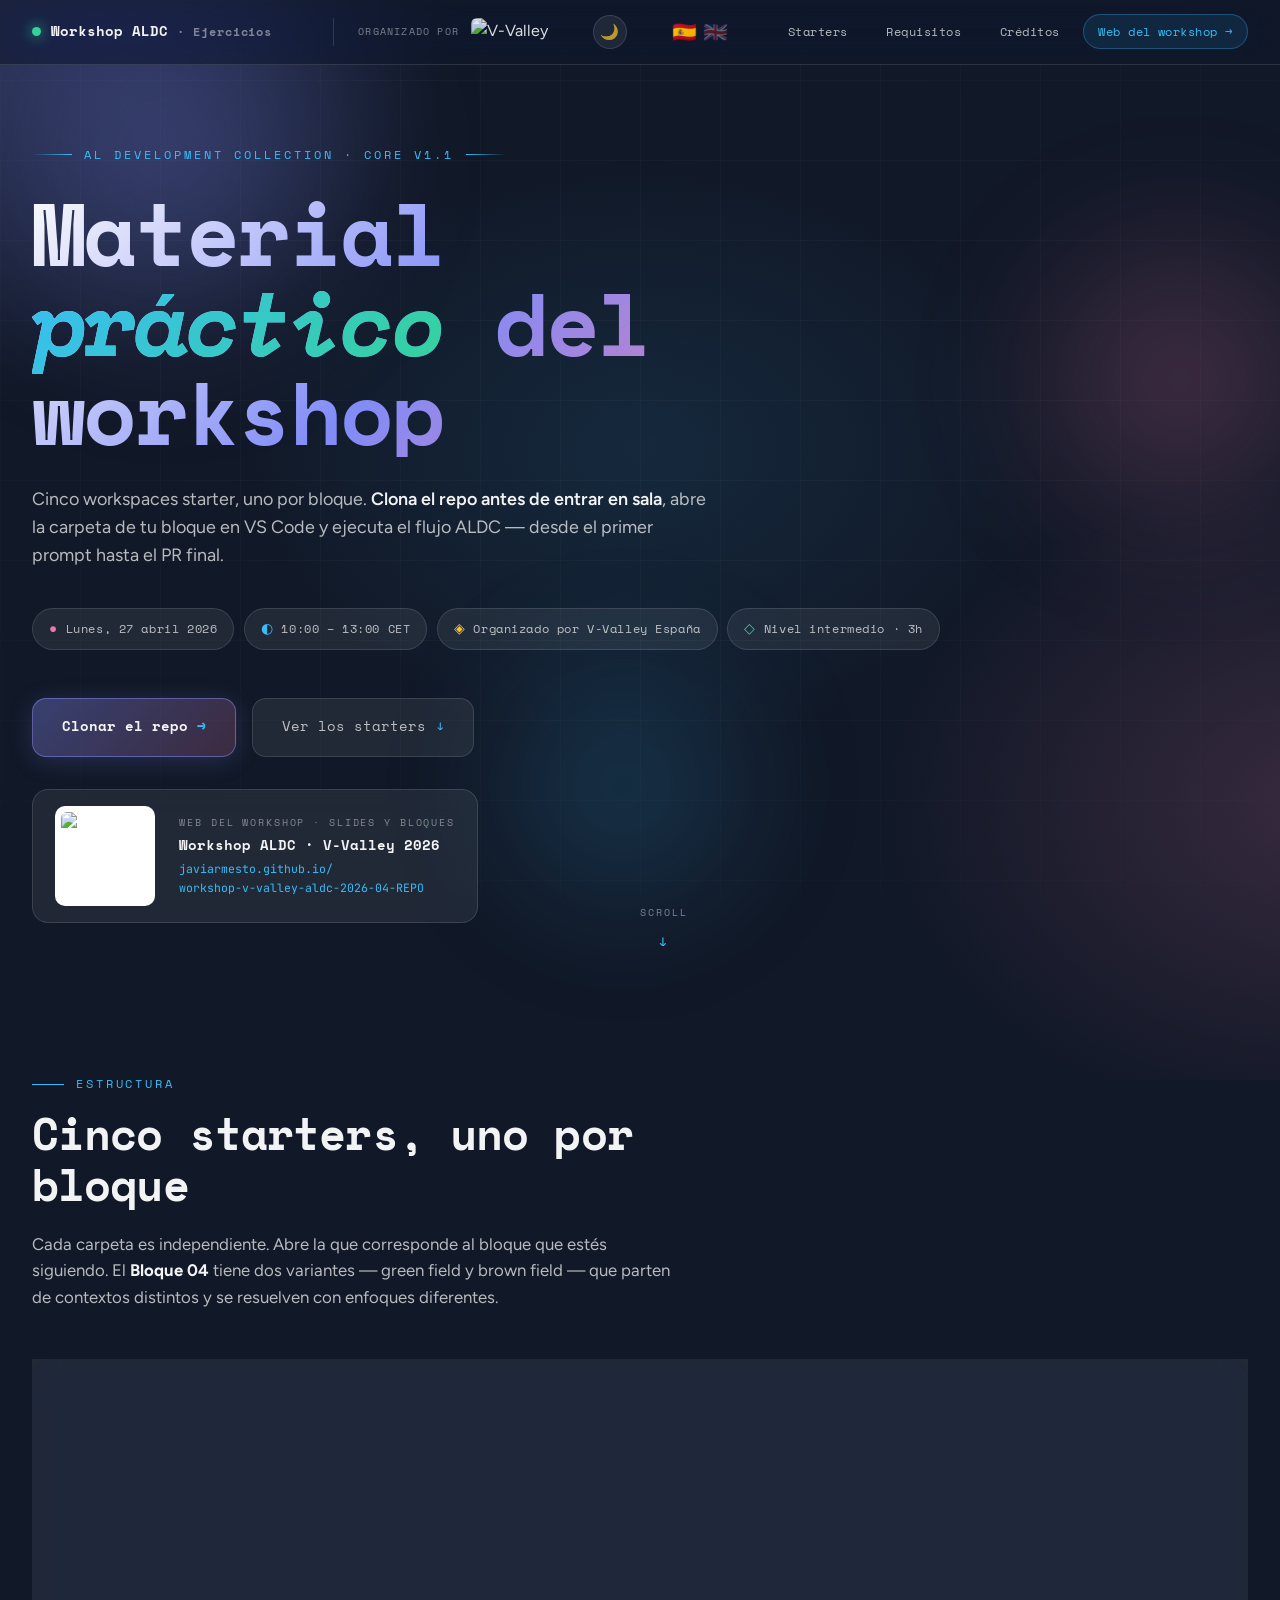
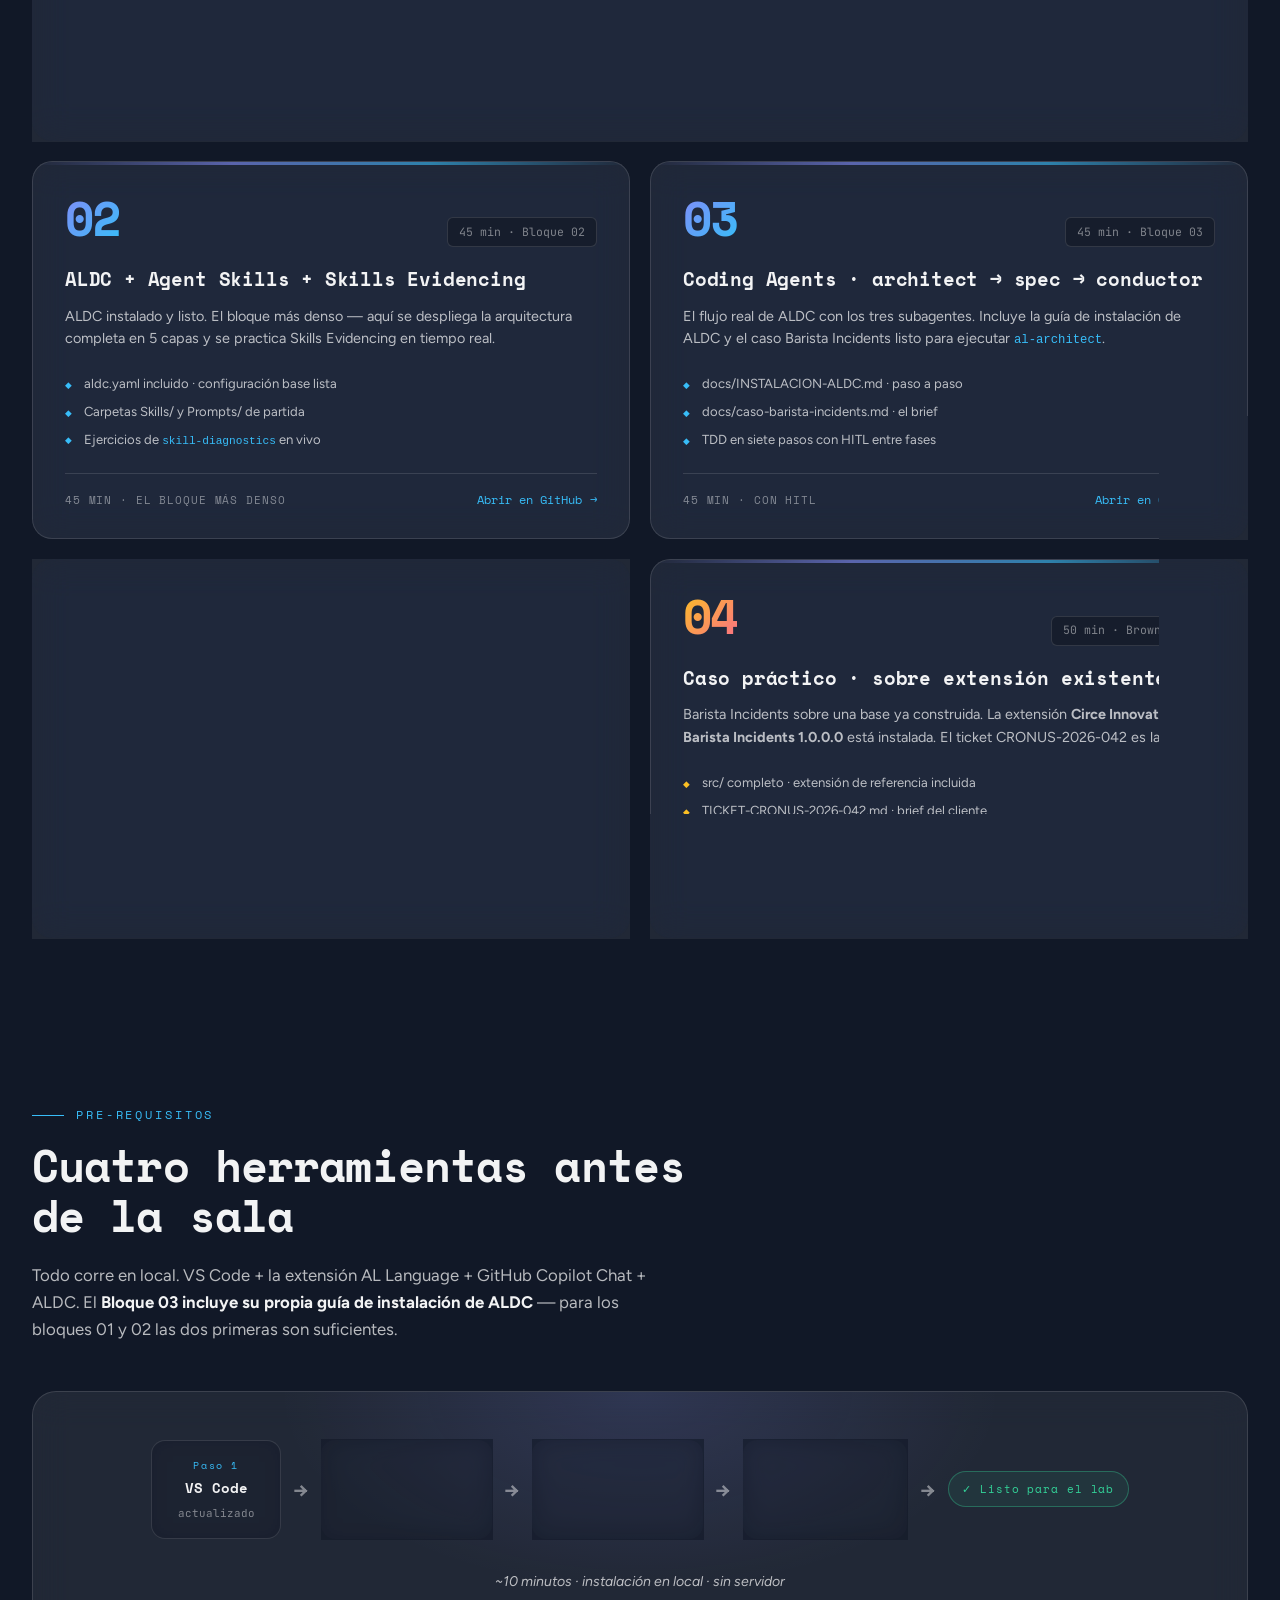
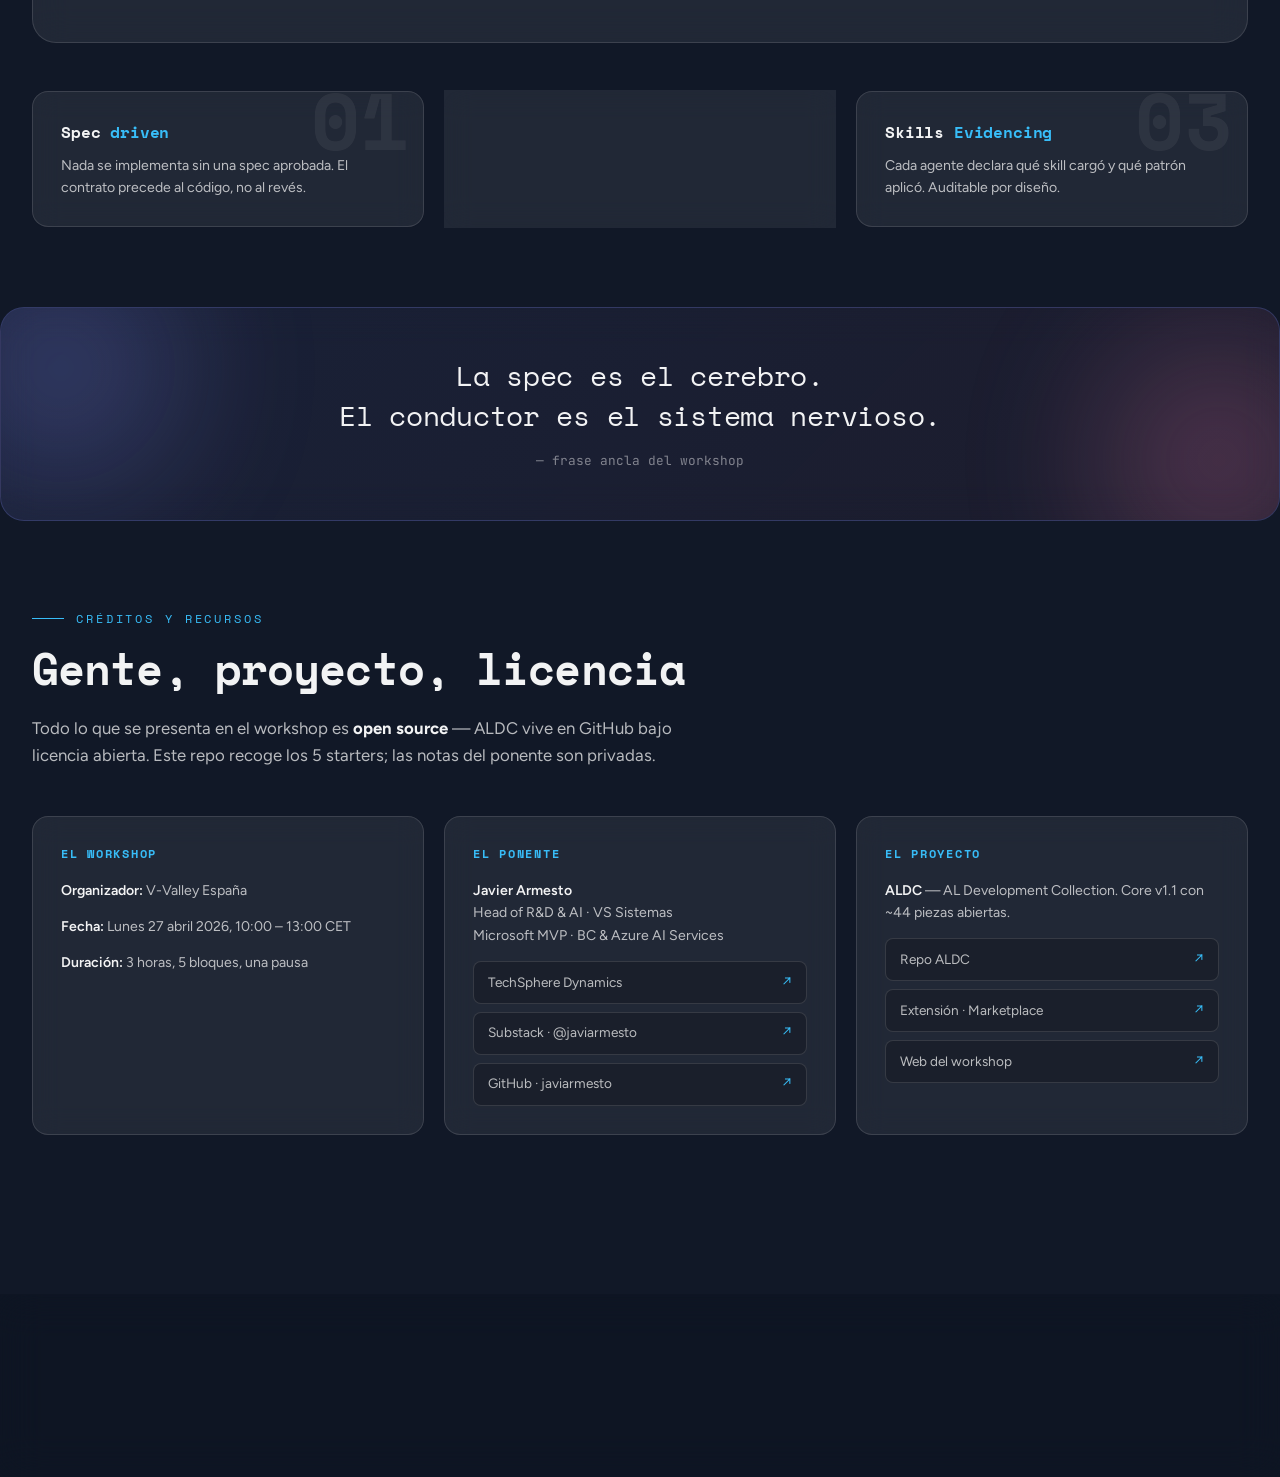
==== commit db444046: "fix(web): update repo URLs after rename to aldc-workshop-starters" ====
--- a/index.html
+++ b/index.html
@@ -1,4 +1,4 @@
-<!DOCTYPE html>
+﻿<!DOCTYPE html>
 <html lang="es">
 <head>
 <meta charset="UTF-8">
@@ -6,11 +6,11 @@
 <title>Workshop ALDC · V-Valley 2026 · Ejercicios</title>
 <meta name="description" content="Repositorio de ejercicios del Workshop ALDC V-Valley 2026. Cinco workspaces starter para Business Central con GitHub Copilot y ALDC.">
 <meta name="author" content="Javier Armesto">
-<link rel="canonical" href="https://javiarmesto.github.io/workshop-v-valley-aldc-2026-04-EJERCICIOS/">
+<link rel="canonical" href="https://javiarmesto.github.io/aldc-workshop-starters/">
 <meta property="og:type" content="website">
 <meta property="og:title" content="Workshop ALDC · Ejercicios · V-Valley 2026">
 <meta property="og:description" content="Cinco workspaces starter para el Workshop ALDC. Business Central + GitHub Copilot + ALDC. V-Valley, 27 abril 2026.">
-<meta property="og:url" content="https://javiarmesto.github.io/workshop-v-valley-aldc-2026-04-EJERCICIOS/">
+<meta property="og:url" content="https://javiarmesto.github.io/aldc-workshop-starters/">
 <meta property="og:locale" content="es_ES">
 <meta name="twitter:card" content="summary_large_image">
 <meta name="twitter:creator" content="@javiarmesto">
@@ -1030,7 +1030,7 @@
   </div>
 
   <div class="hero-cta-row">
-    <a class="cta primary" href="https://github.com/javiarmesto/workshop-v-valley-aldc-2026-04-EJERCICIOS" target="_blank" rel="noopener">
+    <a class="cta primary" href="https://github.com/javiarmesto/aldc-workshop-starters" target="_blank" rel="noopener">
       Clonar el repo <span class="arrow">→</span>
     </a>
     <a class="cta secondary" href="#starters">
@@ -1062,7 +1062,7 @@
   <div class="bloques-grid">
 
     <!-- Featured: Starter 01 -->
-    <a class="bloque-card featured" href="https://github.com/javiarmesto/workshop-v-valley-aldc-2026-04-EJERCICIOS/tree/main/01-copilot-starter" target="_blank" rel="noopener">
+    <a class="bloque-card featured" href="https://github.com/javiarmesto/aldc-workshop-starters/tree/main/01-copilot-starter" target="_blank" rel="noopener">
       <div class="bloque-head">
         <span class="bloque-num">01</span>
         <span class="bloque-meta">30 min · Bloque 01</span>
@@ -1090,7 +1090,7 @@
     </a>
 
     <!-- Starter 02 -->
-    <a class="bloque-card col-6" href="https://github.com/javiarmesto/workshop-v-valley-aldc-2026-04-EJERCICIOS/tree/main/02-aldc-starter" target="_blank" rel="noopener">
+    <a class="bloque-card col-6" href="https://github.com/javiarmesto/aldc-workshop-starters/tree/main/02-aldc-starter" target="_blank" rel="noopener">
       <div class="bloque-head">
         <span class="bloque-num">02</span>
         <span class="bloque-meta">45 min · Bloque 02</span>
@@ -1109,7 +1109,7 @@
     </a>
 
     <!-- Starter 03 -->
-    <a class="bloque-card col-6" href="https://github.com/javiarmesto/workshop-v-valley-aldc-2026-04-EJERCICIOS/tree/main/03-coding-agents-starter" target="_blank" rel="noopener">
+    <a class="bloque-card col-6" href="https://github.com/javiarmesto/aldc-workshop-starters/tree/main/03-coding-agents-starter" target="_blank" rel="noopener">
       <div class="bloque-head">
         <span class="bloque-num">03</span>
         <span class="bloque-meta">45 min · Bloque 03</span>
@@ -1128,7 +1128,7 @@
     </a>
 
     <!-- Starter 04 Green Field -->
-    <a class="bloque-card col-6 greenfield" href="https://github.com/javiarmesto/workshop-v-valley-aldc-2026-04-EJERCICIOS/tree/main/04-greenfield-starter" target="_blank" rel="noopener">
+    <a class="bloque-card col-6 greenfield" href="https://github.com/javiarmesto/aldc-workshop-starters/tree/main/04-greenfield-starter" target="_blank" rel="noopener">
       <div class="bloque-head">
         <span class="bloque-num">04</span>
         <span class="bloque-meta">50 min · Green Field</span>
@@ -1147,7 +1147,7 @@
     </a>
 
     <!-- Starter 04 Brown Field -->
-    <a class="bloque-card col-6 brownfield" href="https://github.com/javiarmesto/workshop-v-valley-aldc-2026-04-EJERCICIOS/tree/main/04-brownfield-starter" target="_blank" rel="noopener">
+    <a class="bloque-card col-6 brownfield" href="https://github.com/javiarmesto/aldc-workshop-starters/tree/main/04-brownfield-starter" target="_blank" rel="noopener">
       <div class="bloque-head">
         <span class="bloque-num">04</span>
         <span class="bloque-meta">50 min · Brown Field</span>
@@ -1269,11 +1269,11 @@
 <footer class="site-footer">
   <div class="site-footer-inner">
     <nav class="footer-links" aria-label="Navegación inferior">
-      <a href="https://github.com/javiarmesto/workshop-v-valley-aldc-2026-04-EJERCICIOS/tree/main/01-copilot-starter" target="_blank" rel="noopener">01 Copilot</a>
-      <a href="https://github.com/javiarmesto/workshop-v-valley-aldc-2026-04-EJERCICIOS/tree/main/02-aldc-starter" target="_blank" rel="noopener">02 ALDC</a>
-      <a href="https://github.com/javiarmesto/workshop-v-valley-aldc-2026-04-EJERCICIOS/tree/main/03-coding-agents-starter" target="_blank" rel="noopener">03 Coding Agents</a>
-      <a href="https://github.com/javiarmesto/workshop-v-valley-aldc-2026-04-EJERCICIOS/tree/main/04-greenfield-starter" target="_blank" rel="noopener">04 Green Field</a>
-      <a href="https://github.com/javiarmesto/workshop-v-valley-aldc-2026-04-EJERCICIOS/tree/main/04-brownfield-starter" target="_blank" rel="noopener">04 Brown Field</a>
+      <a href="https://github.com/javiarmesto/aldc-workshop-starters/tree/main/01-copilot-starter" target="_blank" rel="noopener">01 Copilot</a>
+      <a href="https://github.com/javiarmesto/aldc-workshop-starters/tree/main/02-aldc-starter" target="_blank" rel="noopener">02 ALDC</a>
+      <a href="https://github.com/javiarmesto/aldc-workshop-starters/tree/main/03-coding-agents-starter" target="_blank" rel="noopener">03 Coding Agents</a>
+      <a href="https://github.com/javiarmesto/aldc-workshop-starters/tree/main/04-greenfield-starter" target="_blank" rel="noopener">04 Green Field</a>
+      <a href="https://github.com/javiarmesto/aldc-workshop-starters/tree/main/04-brownfield-starter" target="_blank" rel="noopener">04 Brown Field</a>
     </nav>
     <p class="footer-license">
       Contenido bajo licencia <a href="https://creativecommons.org/licenses/by/4.0/" target="_blank" rel="noopener">CC BY 4.0</a> · Código bajo <a href="https://opensource.org/licenses/MIT" target="_blank" rel="noopener">MIT</a>. Puedes reutilizar y adaptar citando la fuente.
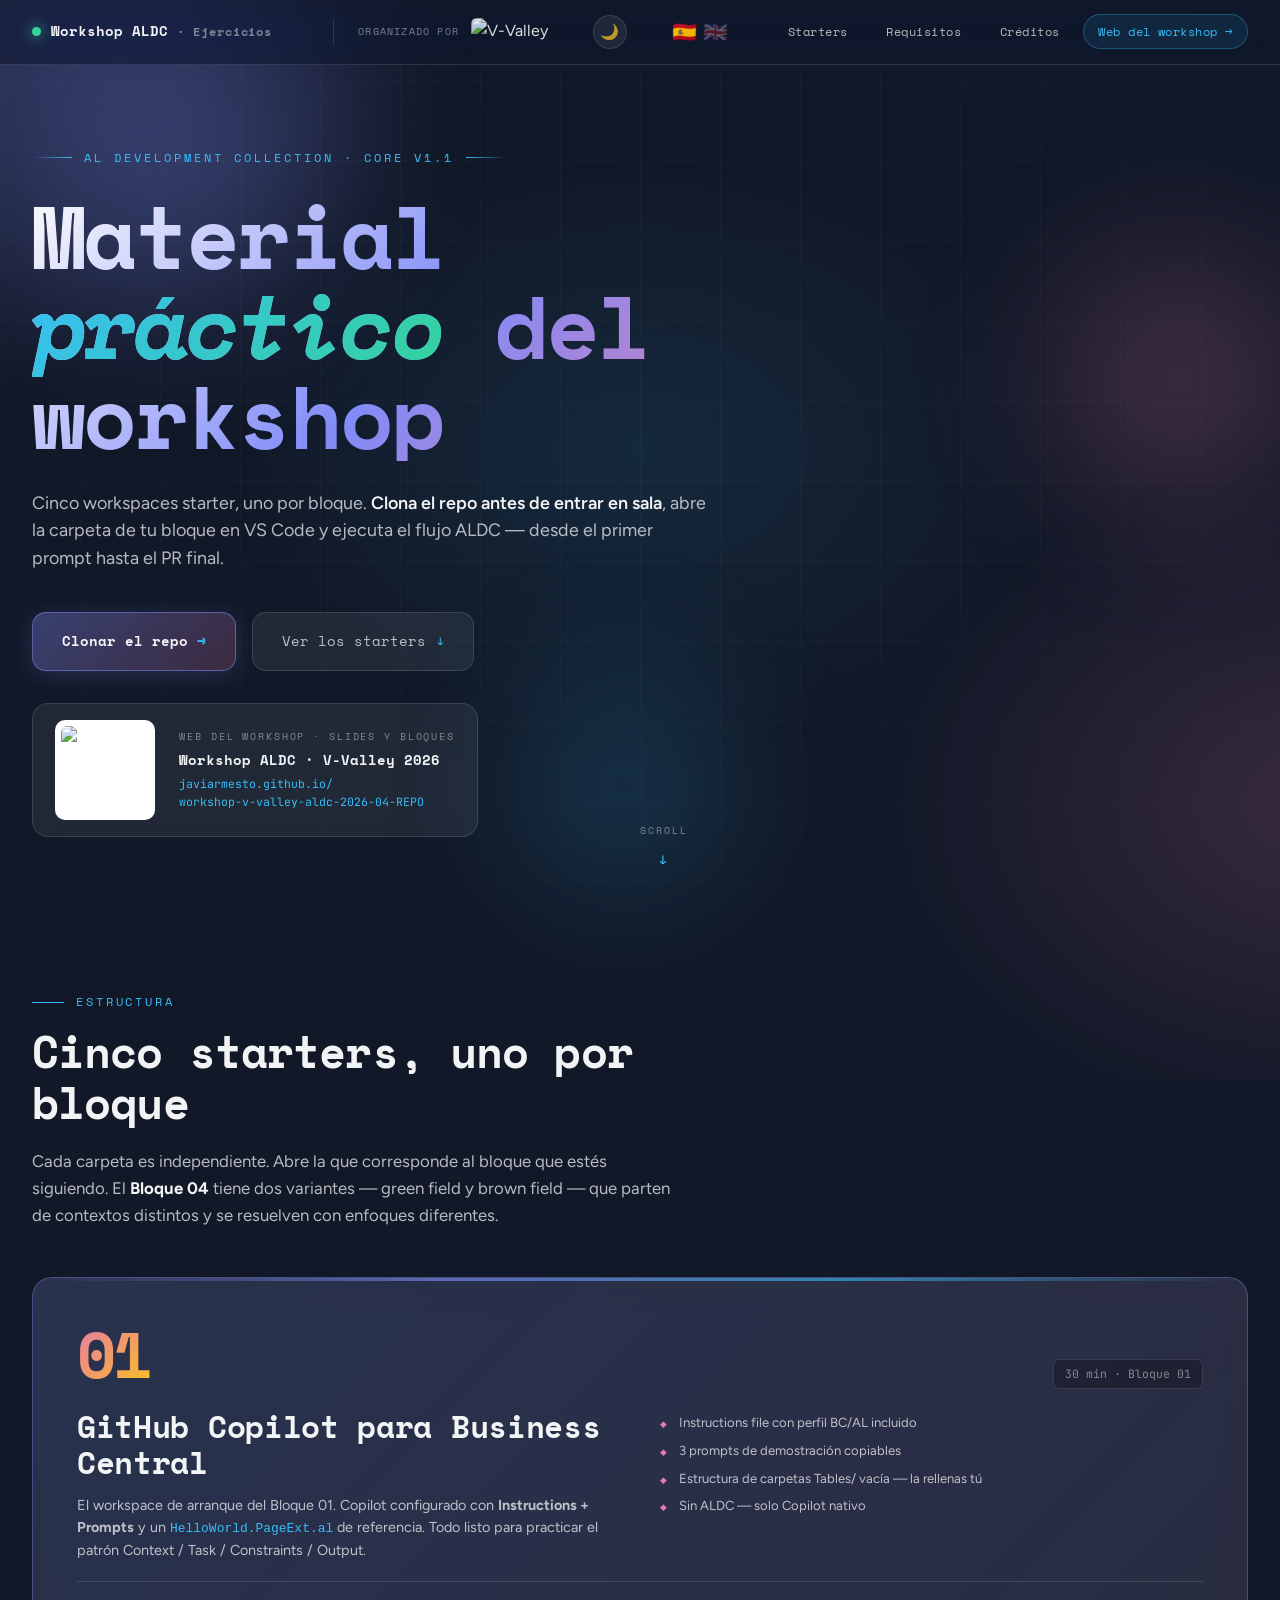
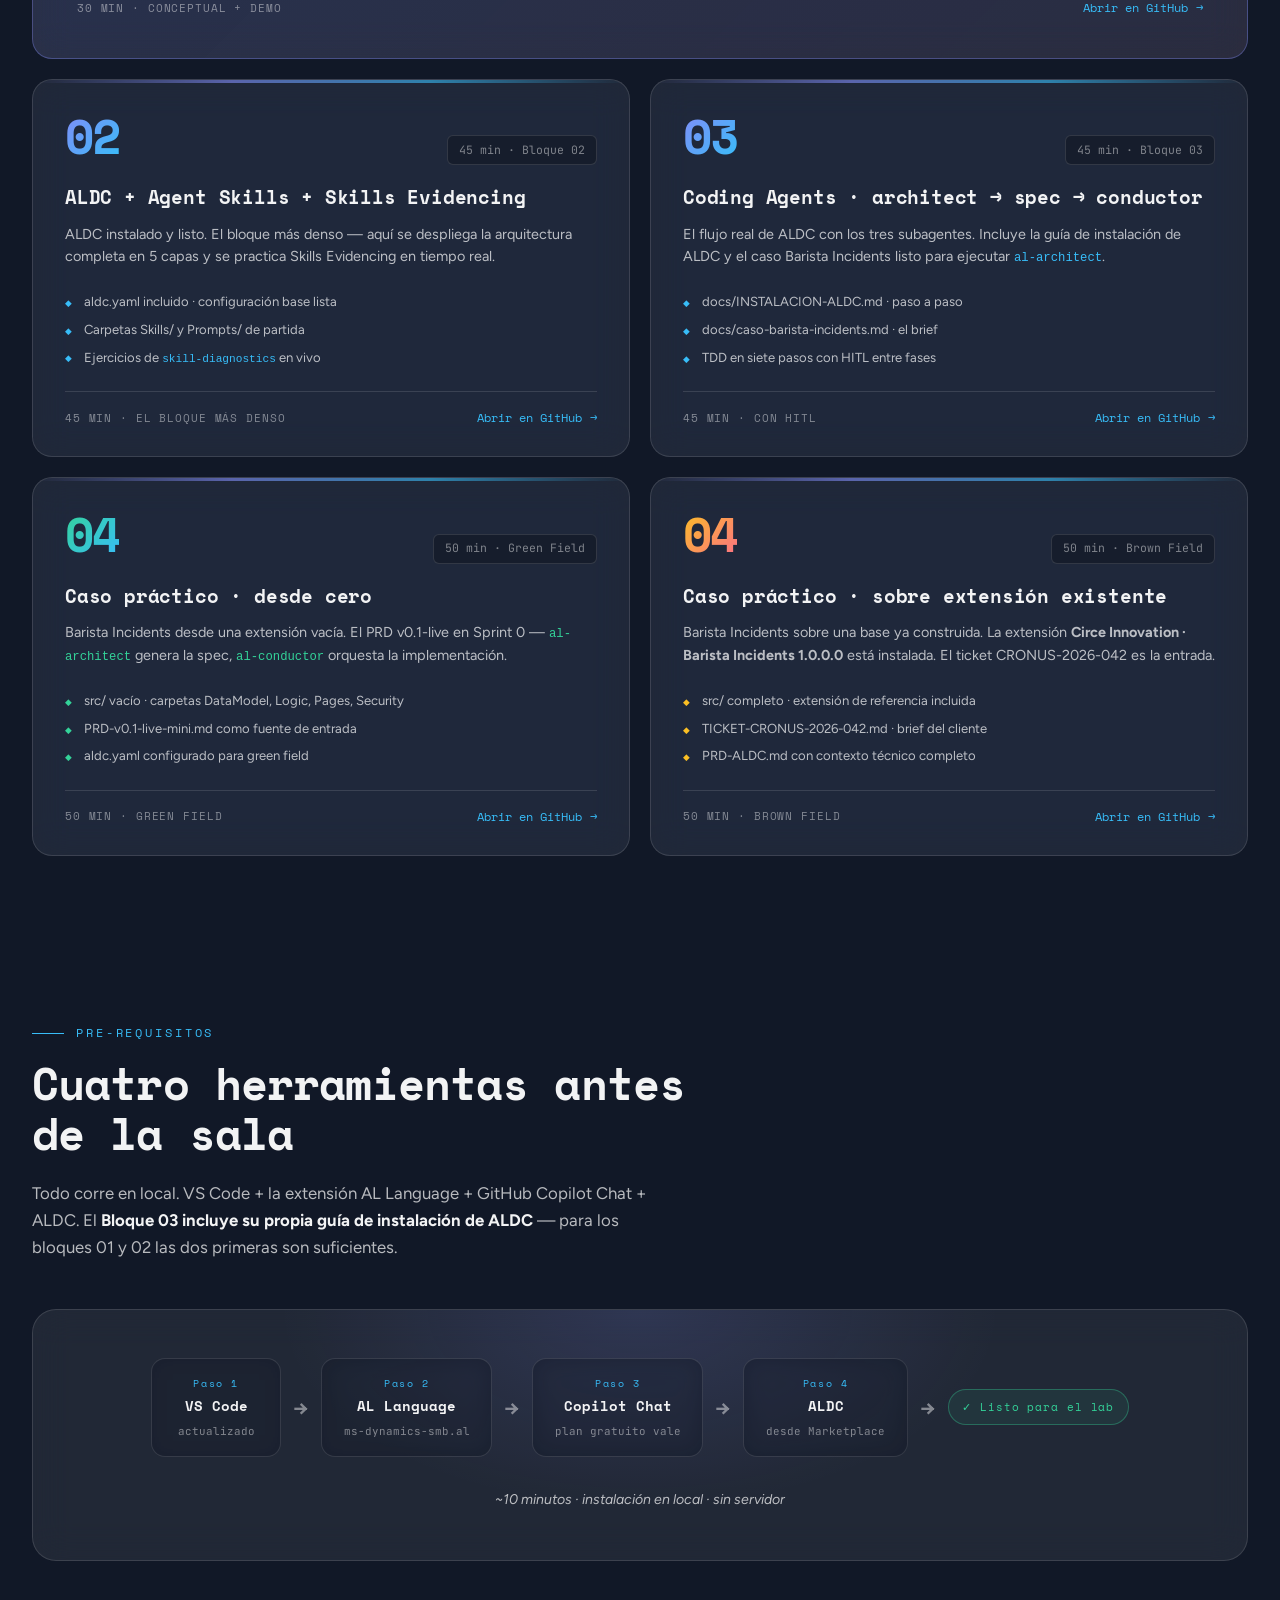
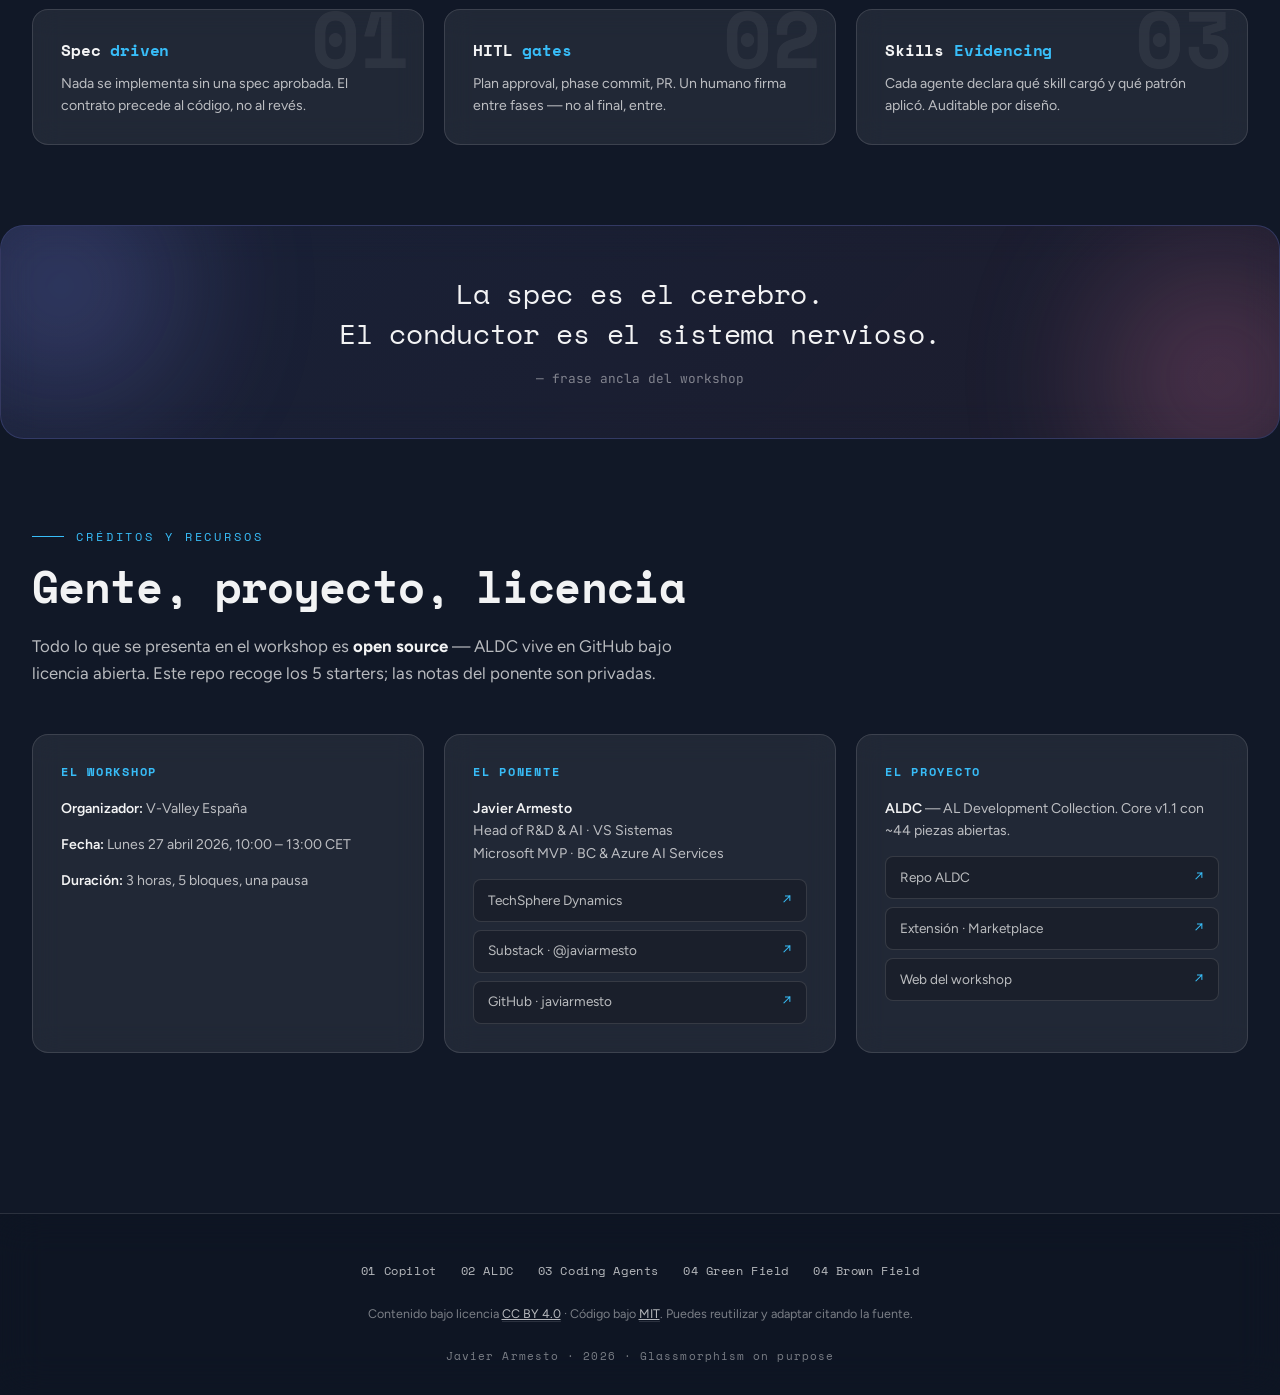
==== commit aee67c25: "fix(web): neutralize hero — remove date, time, V-Valley and level chips" ====
--- a/index.html
+++ b/index.html
@@ -3,13 +3,13 @@
 <head>
 <meta charset="UTF-8">
 <meta name="viewport" content="width=device-width, initial-scale=1.0">
-<title>Workshop ALDC · V-Valley 2026 · Ejercicios</title>
-<meta name="description" content="Repositorio de ejercicios del Workshop ALDC V-Valley 2026. Cinco workspaces starter para Business Central con GitHub Copilot y ALDC.">
+<title>Workshop ALDC · Ejercicios</title>
+<meta name="description" content="Repositorio de ejercicios del Workshop ALDC. Cinco workspaces starter para Business Central con GitHub Copilot y ALDC.">
 <meta name="author" content="Javier Armesto">
 <link rel="canonical" href="https://javiarmesto.github.io/aldc-workshop-starters/">
 <meta property="og:type" content="website">
-<meta property="og:title" content="Workshop ALDC · Ejercicios · V-Valley 2026">
-<meta property="og:description" content="Cinco workspaces starter para el Workshop ALDC. Business Central + GitHub Copilot + ALDC. V-Valley, 27 abril 2026.">
+<meta property="og:title" content="Workshop ALDC · Ejercicios">
+<meta property="og:description" content="Cinco workspaces starter para el Workshop ALDC. Business Central + GitHub Copilot + ALDC.">
 <meta property="og:url" content="https://javiarmesto.github.io/aldc-workshop-starters/">
 <meta property="og:locale" content="es_ES">
 <meta name="twitter:card" content="summary_large_image">
@@ -1022,13 +1022,6 @@
     Cinco workspaces starter, uno por bloque. <strong>Clona el repo antes de entrar en sala</strong>, abre la carpeta de tu bloque en VS Code y ejecuta el flujo ALDC — desde el primer prompt hasta el PR final.
   </p>
 
-  <div class="hero-event-meta">
-    <span class="event-chip date"><span class="icon">●</span>Lunes, 27 abril 2026</span>
-    <span class="event-chip"><span class="icon">◐</span>10:00 – 13:00 CET</span>
-    <span class="event-chip sponsor"><span class="icon">◈</span>Organizado por V-Valley España</span>
-    <span class="event-chip level"><span class="icon">◇</span>Nivel intermedio · 3h</span>
-  </div>
-
   <div class="hero-cta-row">
     <a class="cta primary" href="https://github.com/javiarmesto/aldc-workshop-starters" target="_blank" rel="noopener">
       Clonar el repo <span class="arrow">→</span>
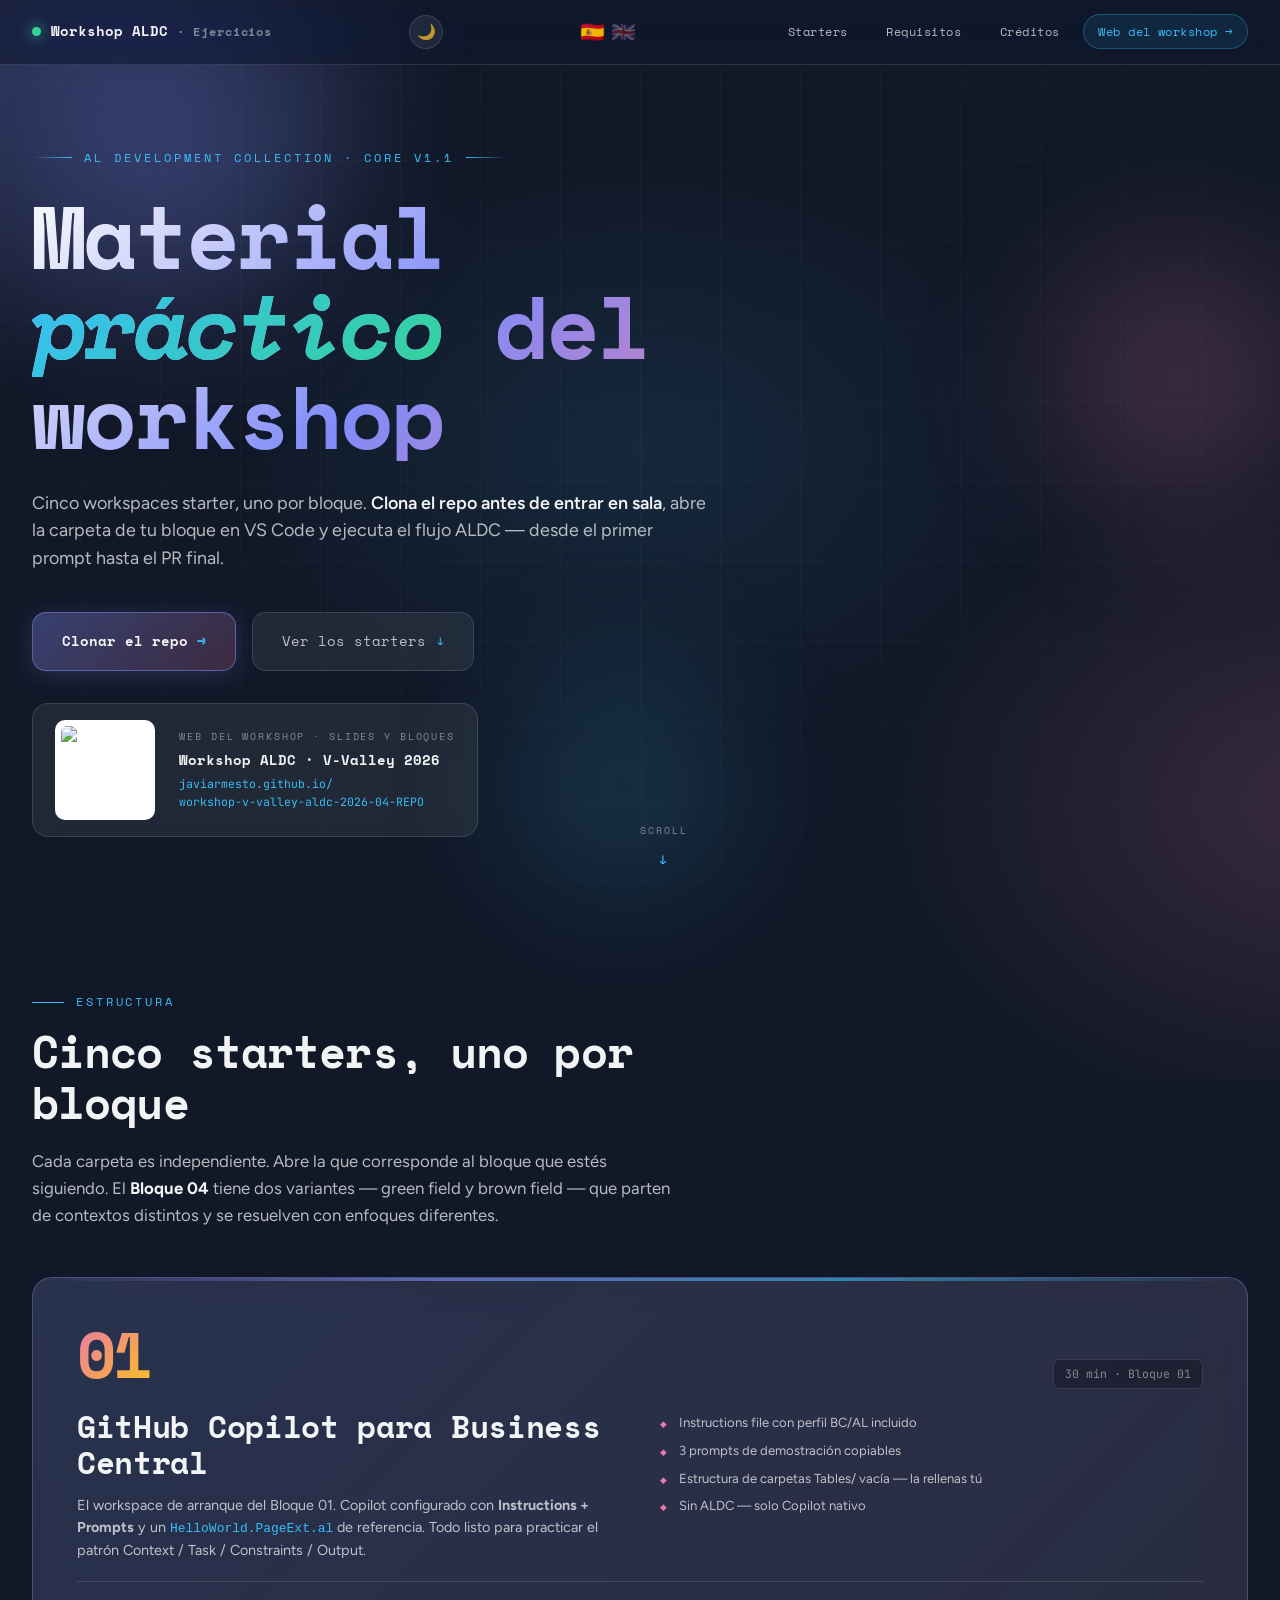
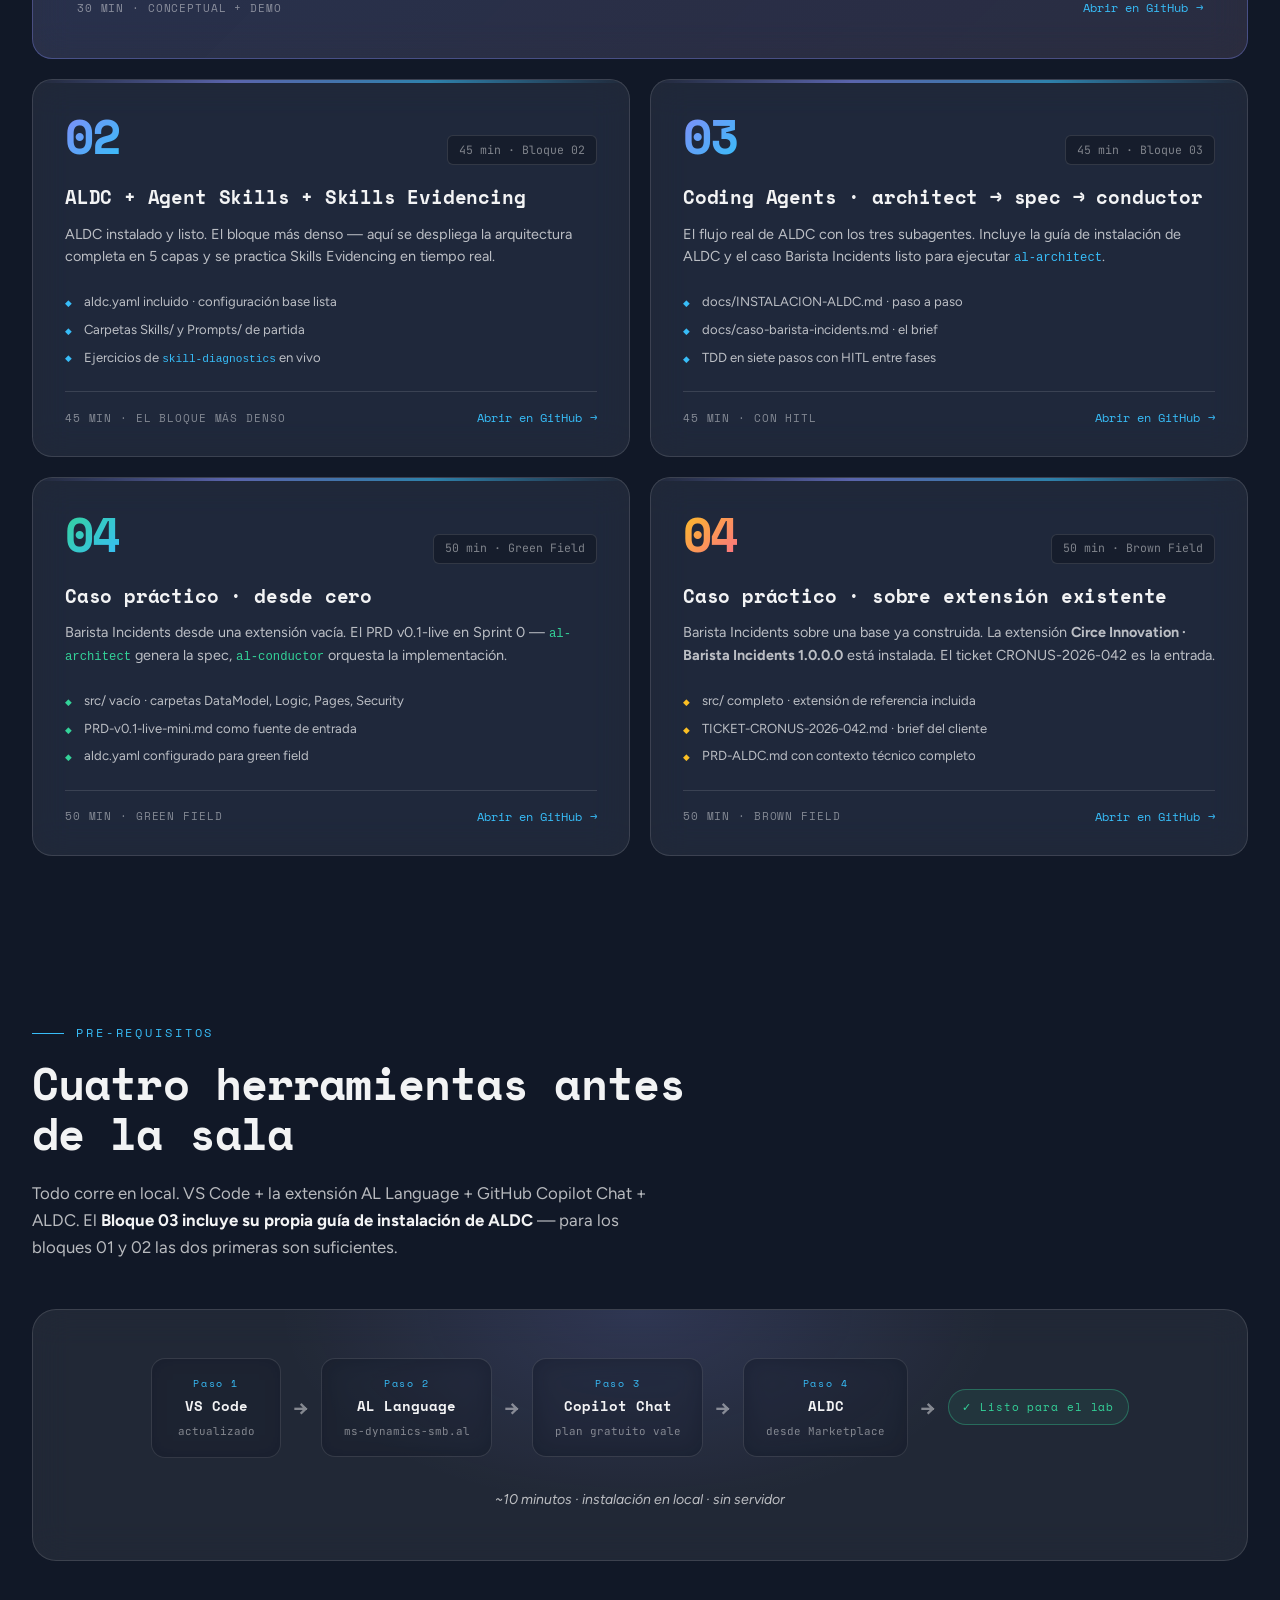
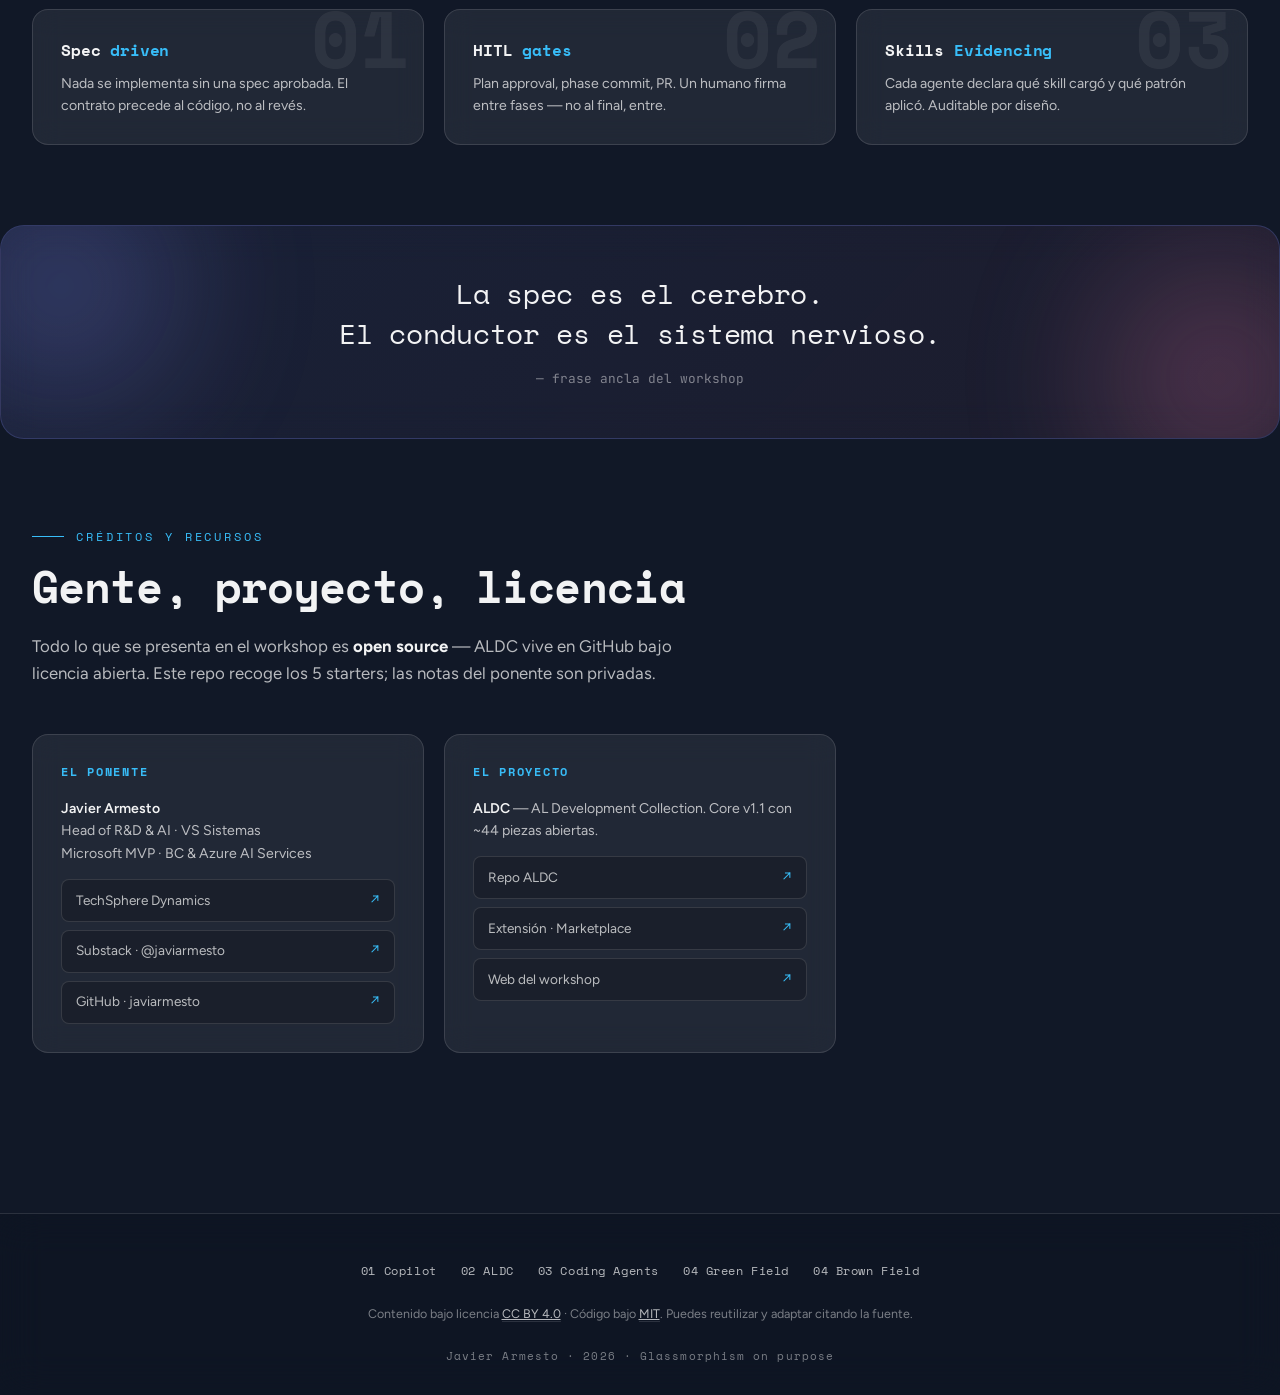
==== commit b90cfe87: "fix(web): remove V-Valley logo from nav and workshop card from credits" ====
--- a/index.html
+++ b/index.html
@@ -997,10 +997,6 @@
       Workshop ALDC
       <span class="brand-meta">· Ejercicios</span>
     </div>
-    <div class="organizer-logo">
-      <span class="organizer-label">organizado por</span>
-      <img src="https://javiarmesto.github.io/workshop-v-valley-aldc-2026-04-REPO/WEB_LogoV-Valley_NEG.jpg" alt="V-Valley" loading="eager">
-    </div>
     <button class="theme-toggle" id="themeToggle" aria-label="Cambiar tema" title="Cambiar tema">🌙</button>
     <div class="lang-switch">
       <span class="lang-active" title="Español (actual)">🇪🇸</span>
@@ -1230,13 +1226,6 @@
   </p>
 
   <div class="credits">
-    <div class="credit-card">
-      <h4>El workshop</h4>
-      <p><strong>Organizador:</strong> V-Valley España</p>
-      <p><strong>Fecha:</strong> Lunes 27 abril 2026, 10:00 – 13:00 CET</p>
-      <p><strong>Duración:</strong> 3 horas, 5 bloques, una pausa</p>
-    </div>
-
     <div class="credit-card">
       <h4>El ponente</h4>
       <p><strong>Javier Armesto</strong><br>Head of R&amp;D &amp; AI · VS Sistemas<br>Microsoft MVP · BC &amp; Azure AI Services</p>
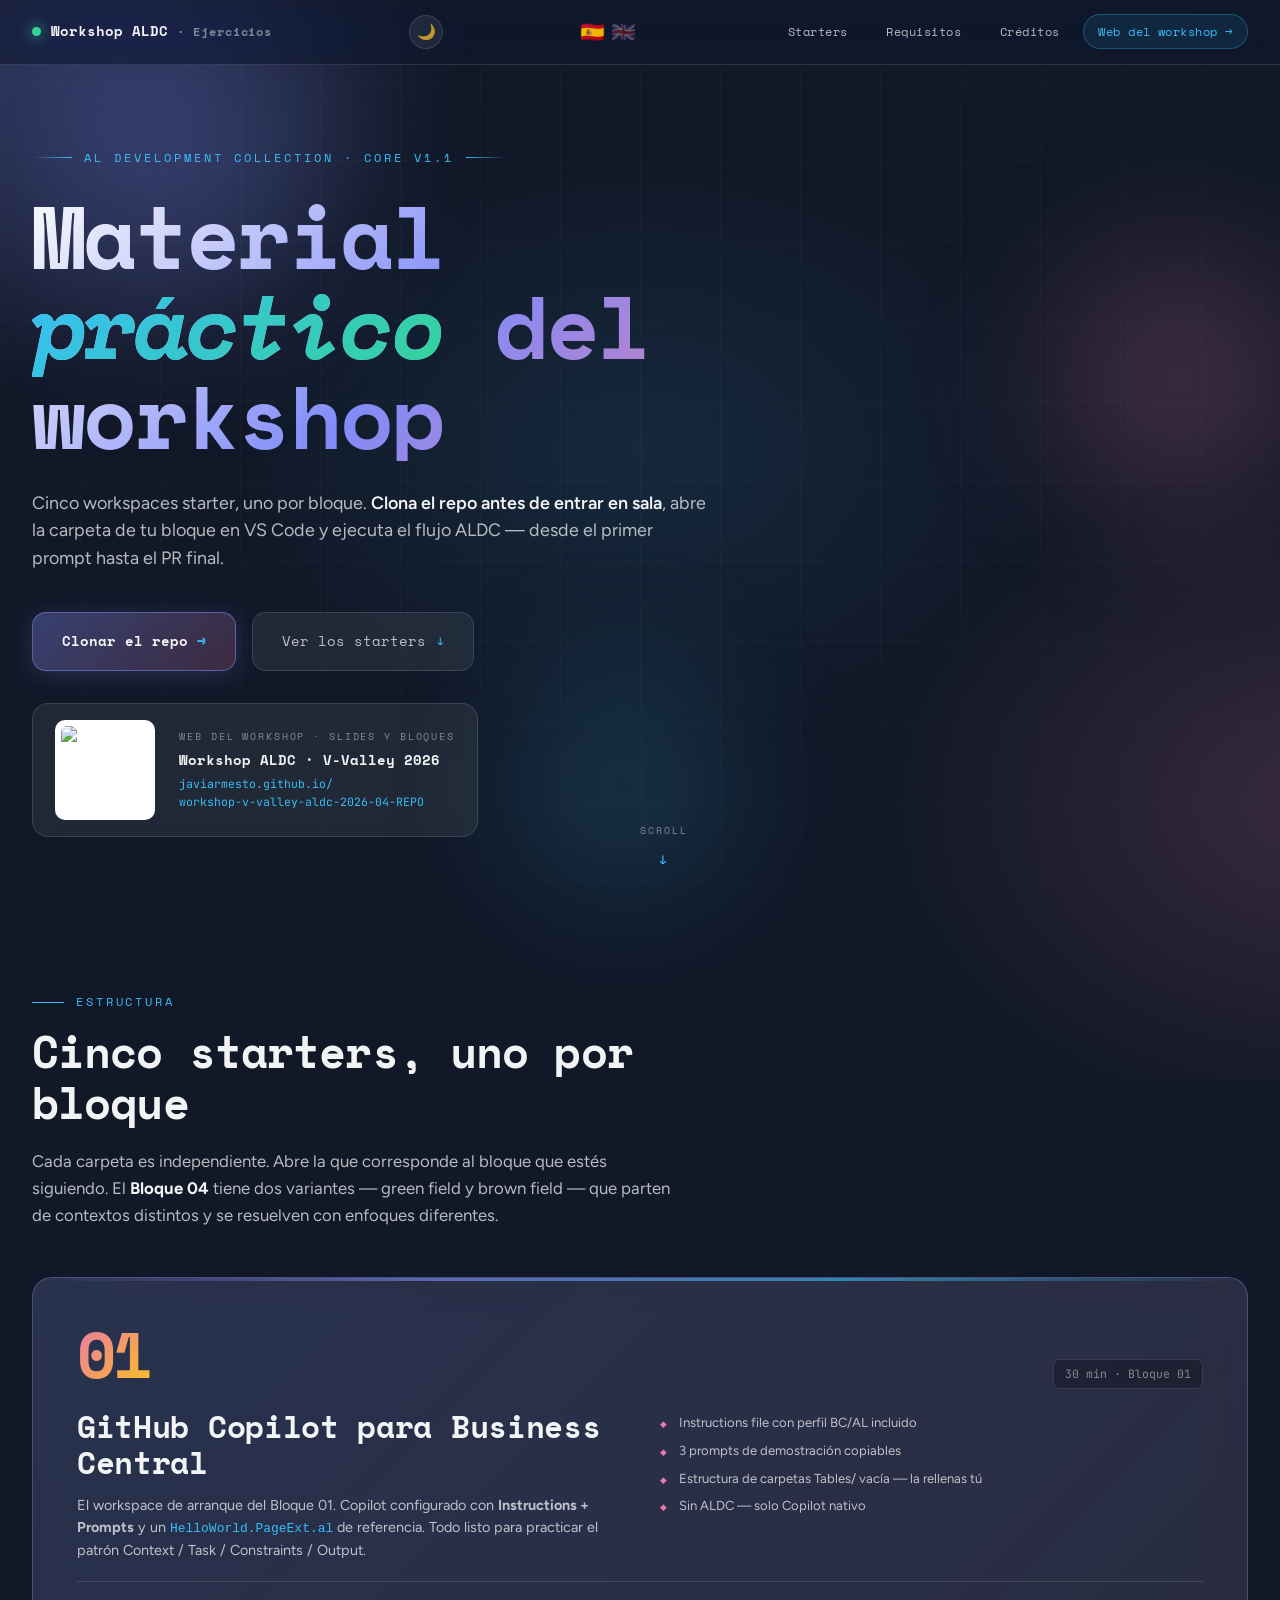
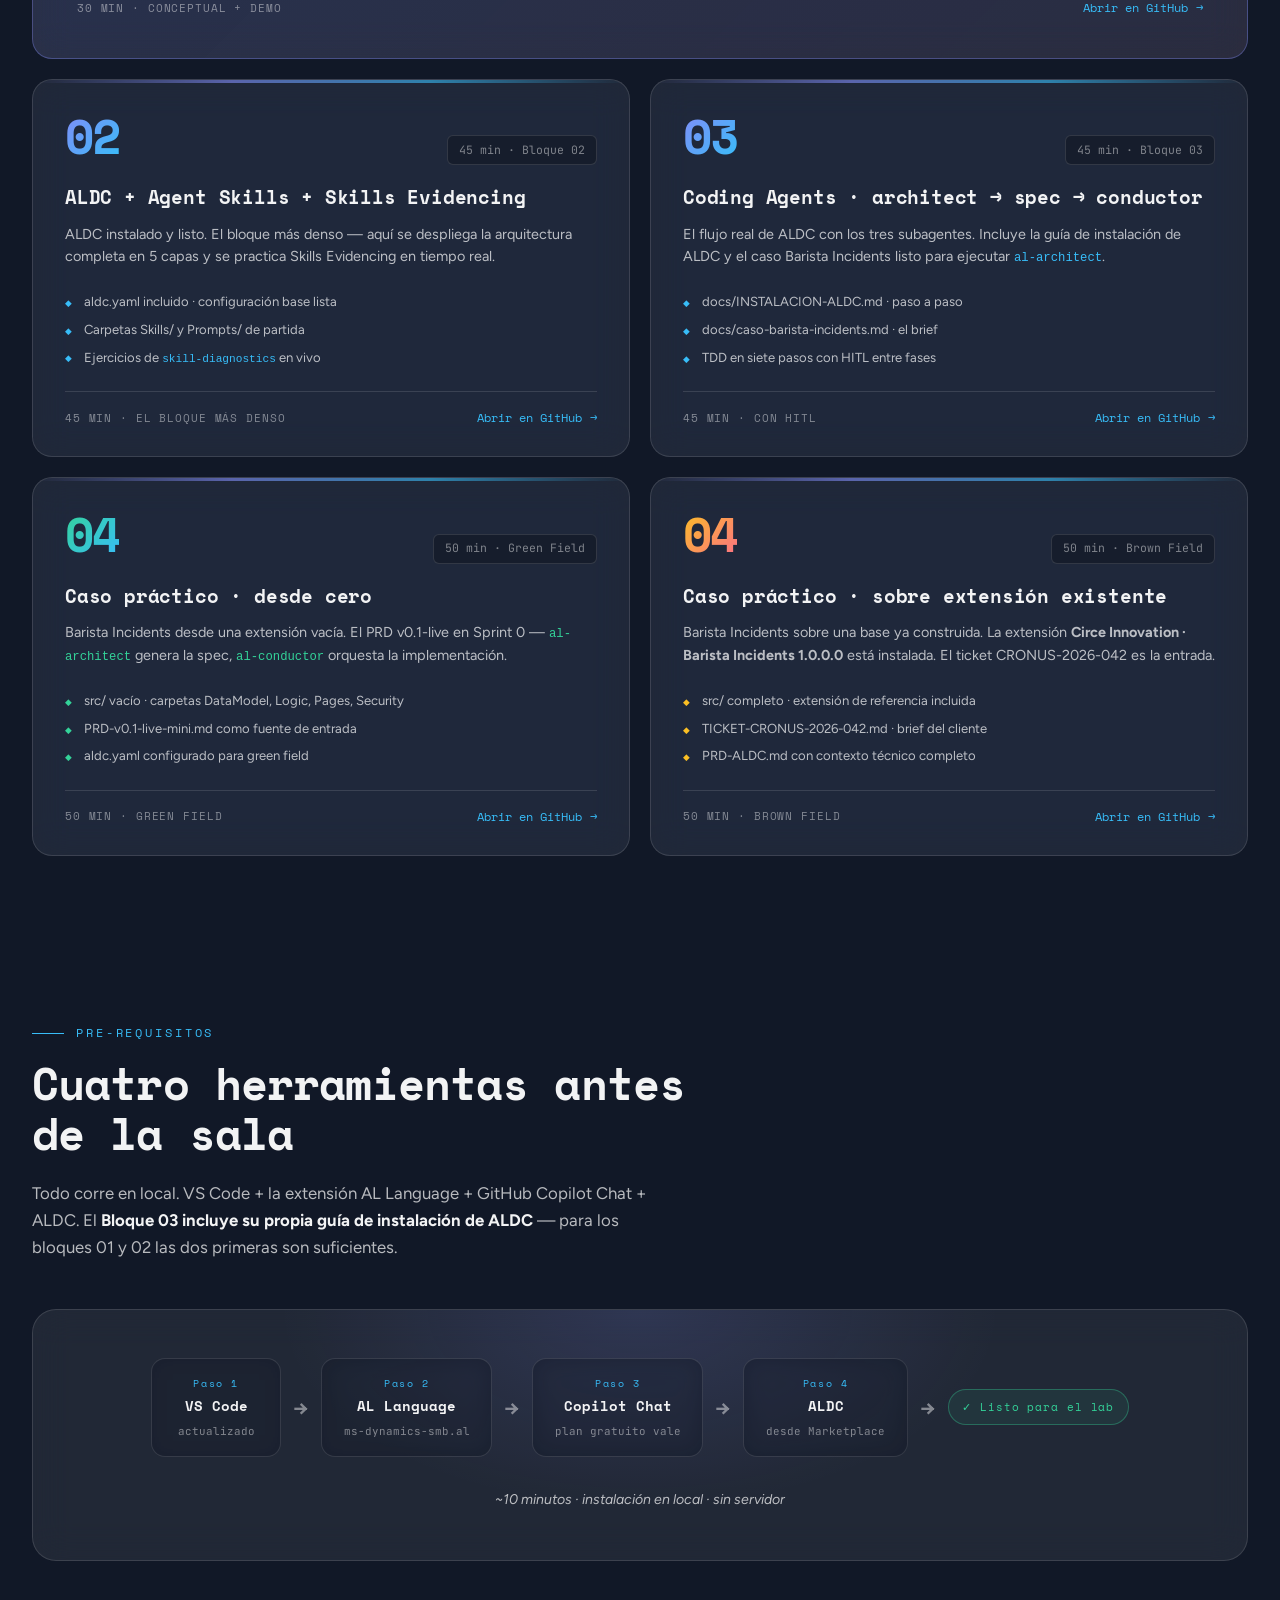
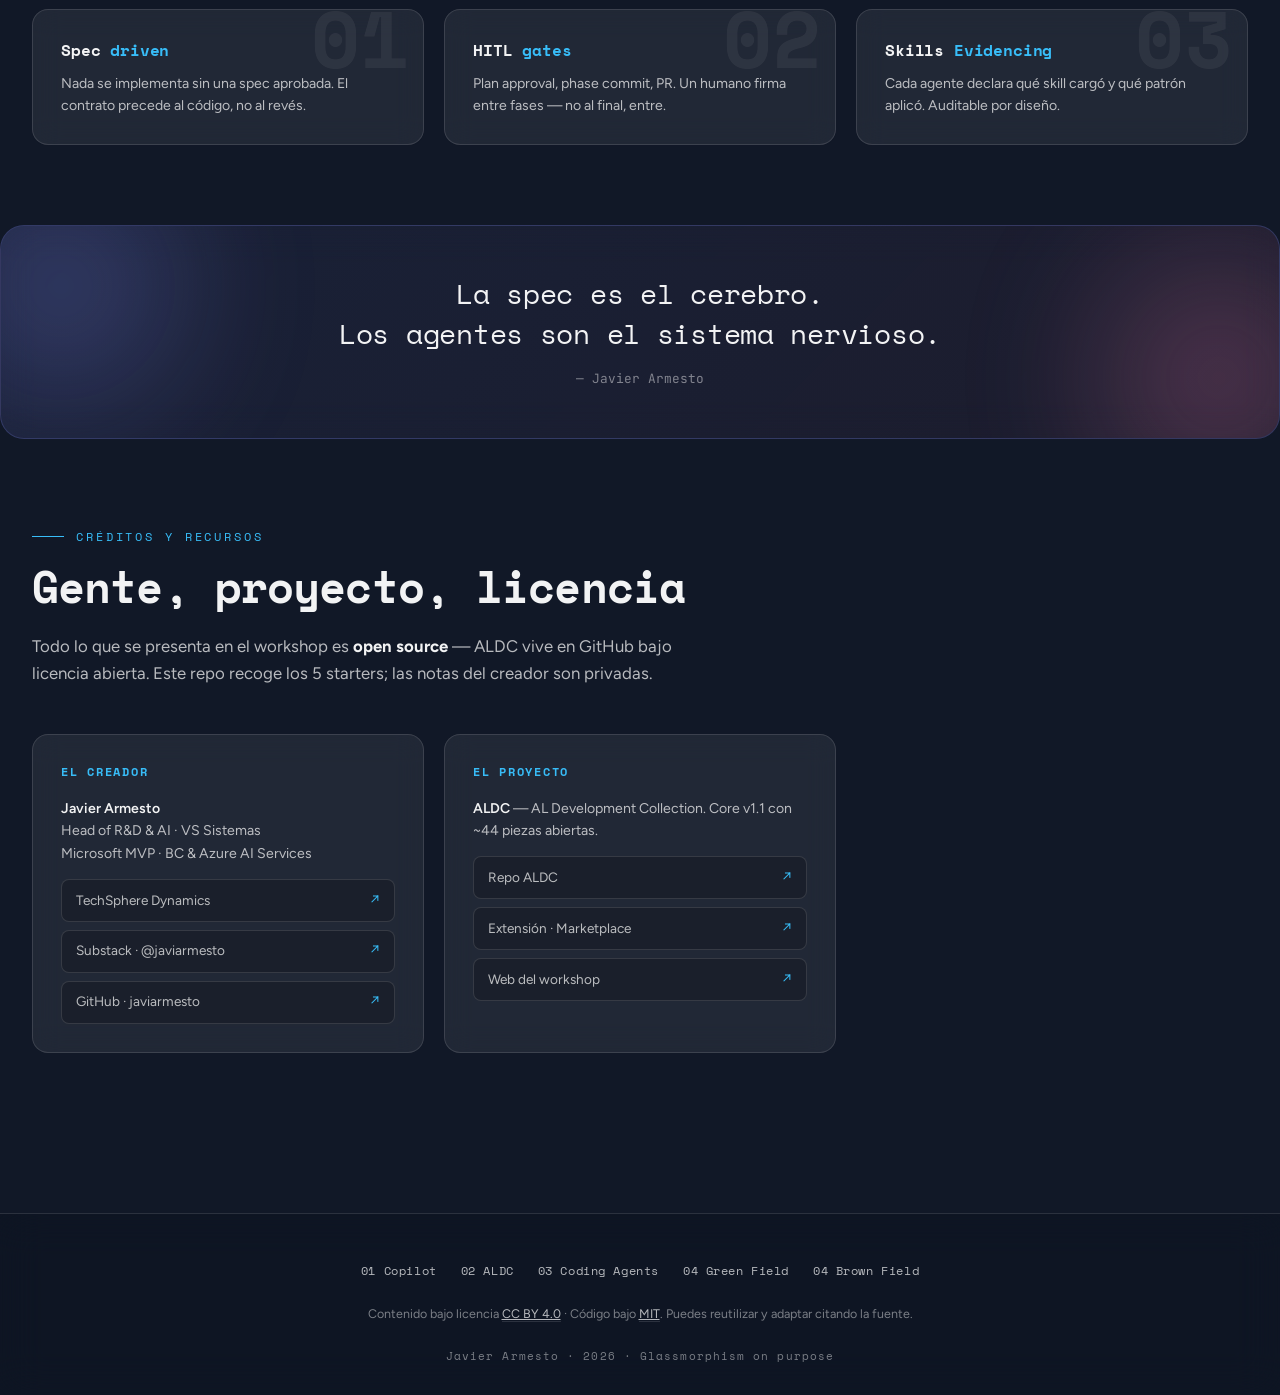
==== commit 7a5f6d00: "fix(web): ponente->creador, update anchor quote attribution" ====
--- a/index.html
+++ b/index.html
@@ -1214,20 +1214,20 @@
 </section>
 
 <div class="quote-block">
-  <p>La spec es el cerebro.<br>El conductor es el sistema nervioso.</p>
-  <span class="attribution">— frase ancla del workshop</span>
+  <p>La spec es el cerebro.<br>Los agentes son el sistema nervioso.</p>
+  <span class="attribution">— Javier Armesto</span>
 </div>
 
 <section id="creditos" aria-labelledby="creditos-title">
   <span class="section-label">Créditos y recursos</span>
   <h2 class="section-title" id="creditos-title">Gente, proyecto, licencia</h2>
   <p class="section-intro">
-    Todo lo que se presenta en el workshop es <strong>open source</strong> — ALDC vive en GitHub bajo licencia abierta. Este repo recoge los 5 starters; las notas del ponente son privadas.
+    Todo lo que se presenta en el workshop es <strong>open source</strong> — ALDC vive en GitHub bajo licencia abierta. Este repo recoge los 5 starters; las notas del creador son privadas.
   </p>
 
   <div class="credits">
     <div class="credit-card">
-      <h4>El ponente</h4>
+      <h4>El creador</h4>
       <p><strong>Javier Armesto</strong><br>Head of R&amp;D &amp; AI · VS Sistemas<br>Microsoft MVP · BC &amp; Azure AI Services</p>
       <ul class="credit-link-list">
         <li><a class="ext" href="https://techspheredynamics.com" target="_blank" rel="noopener">TechSphere Dynamics</a></li>
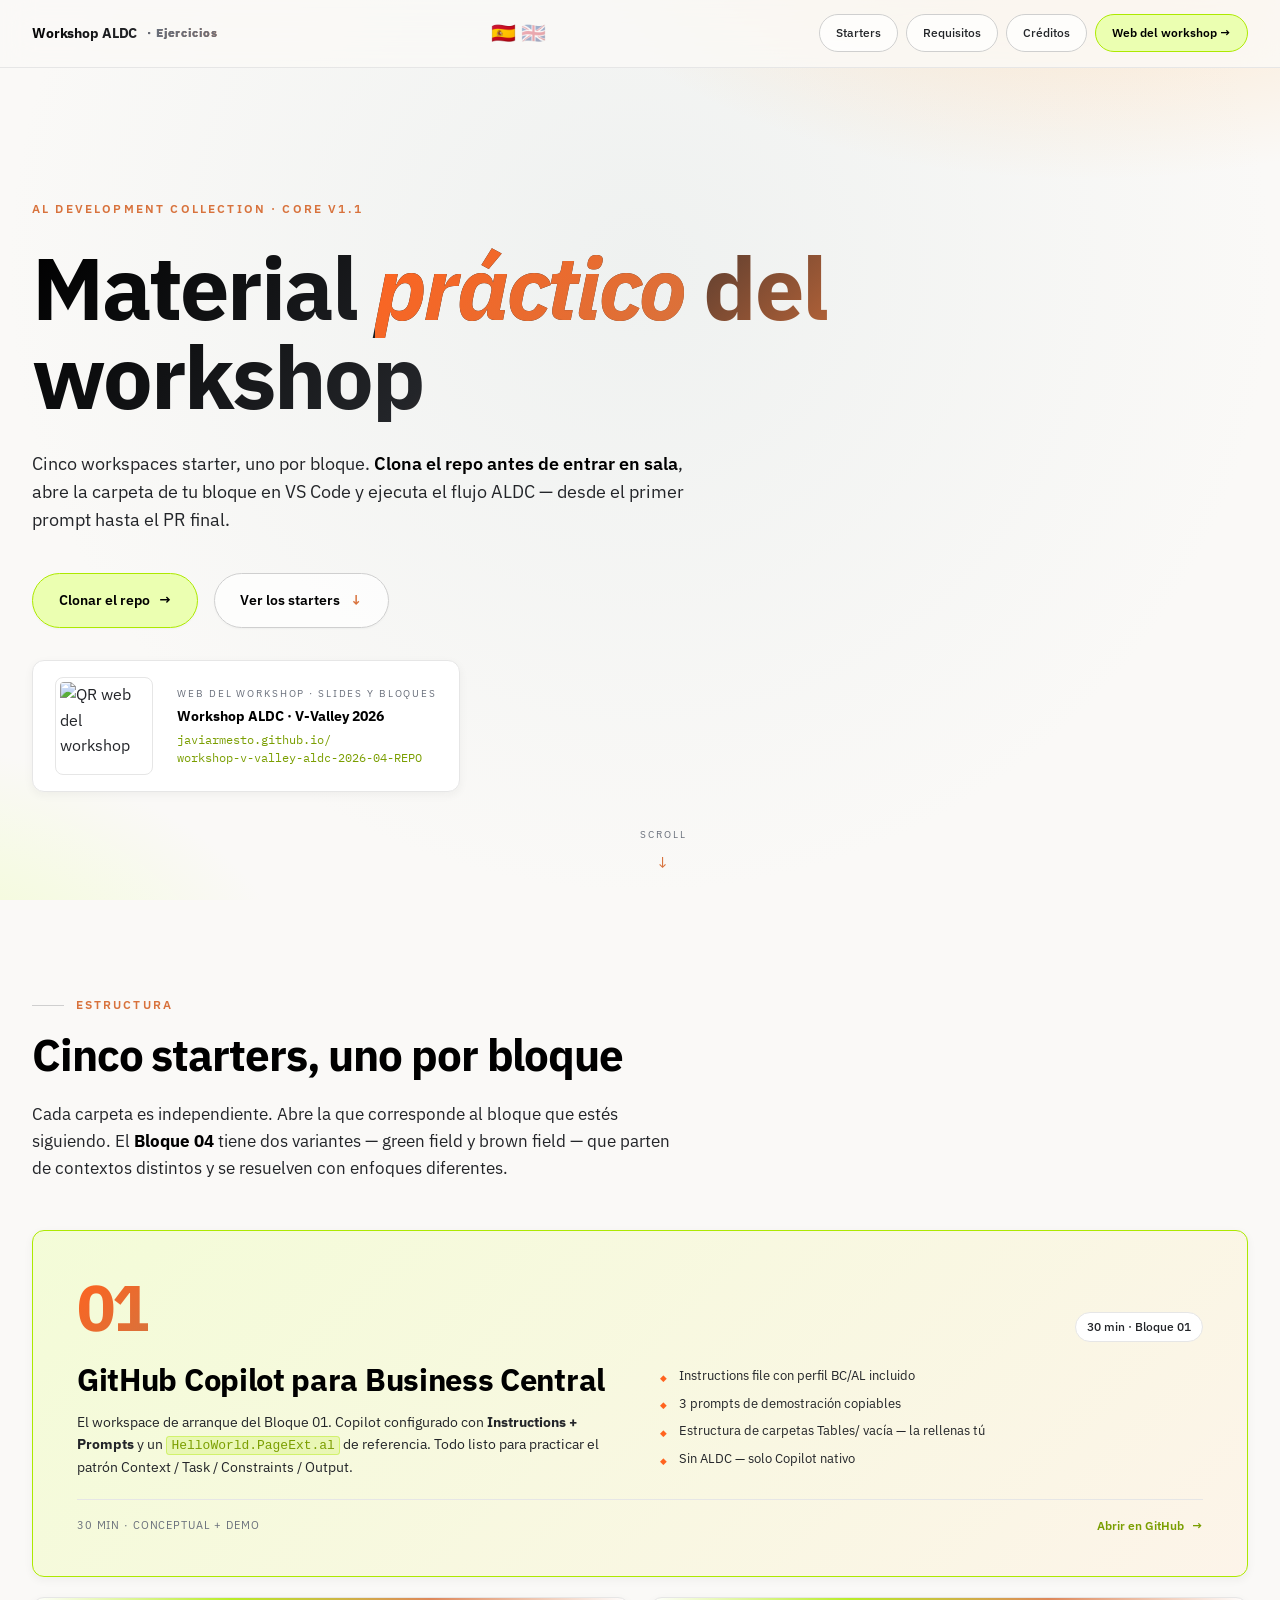
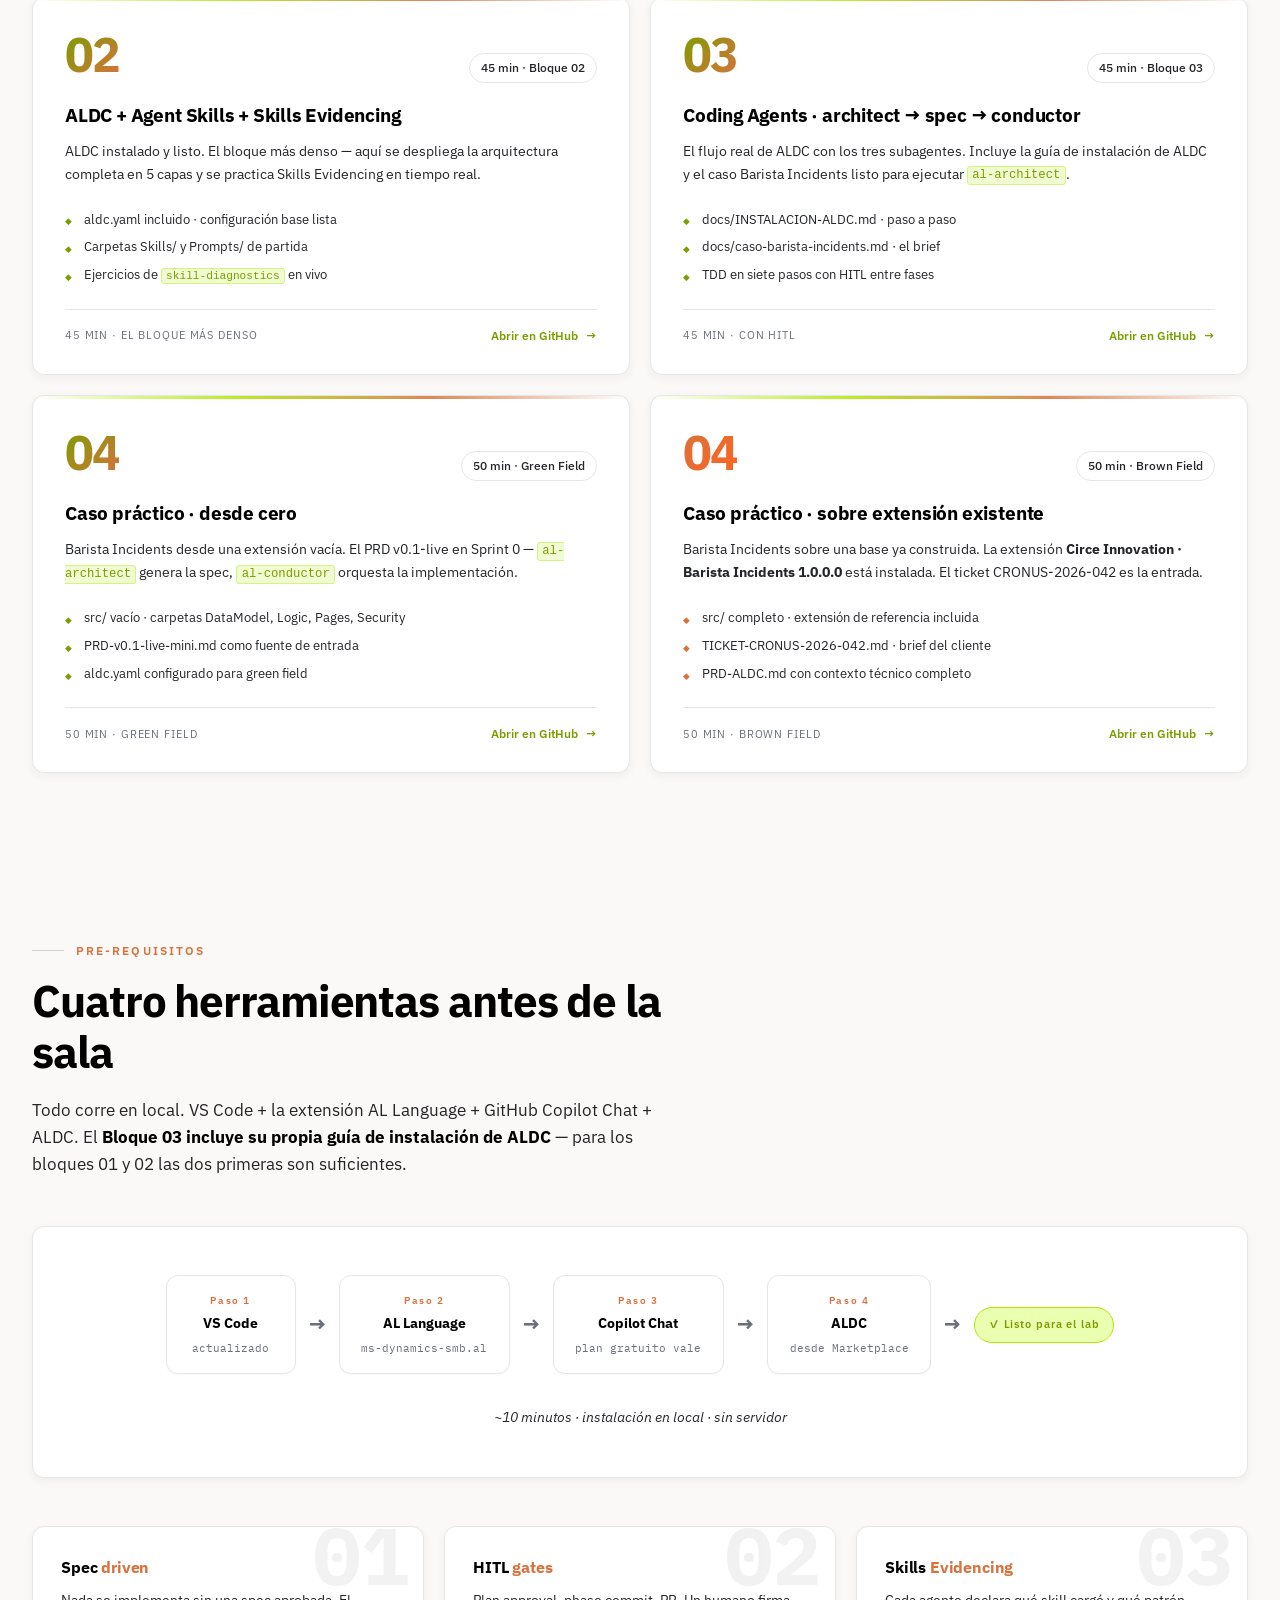
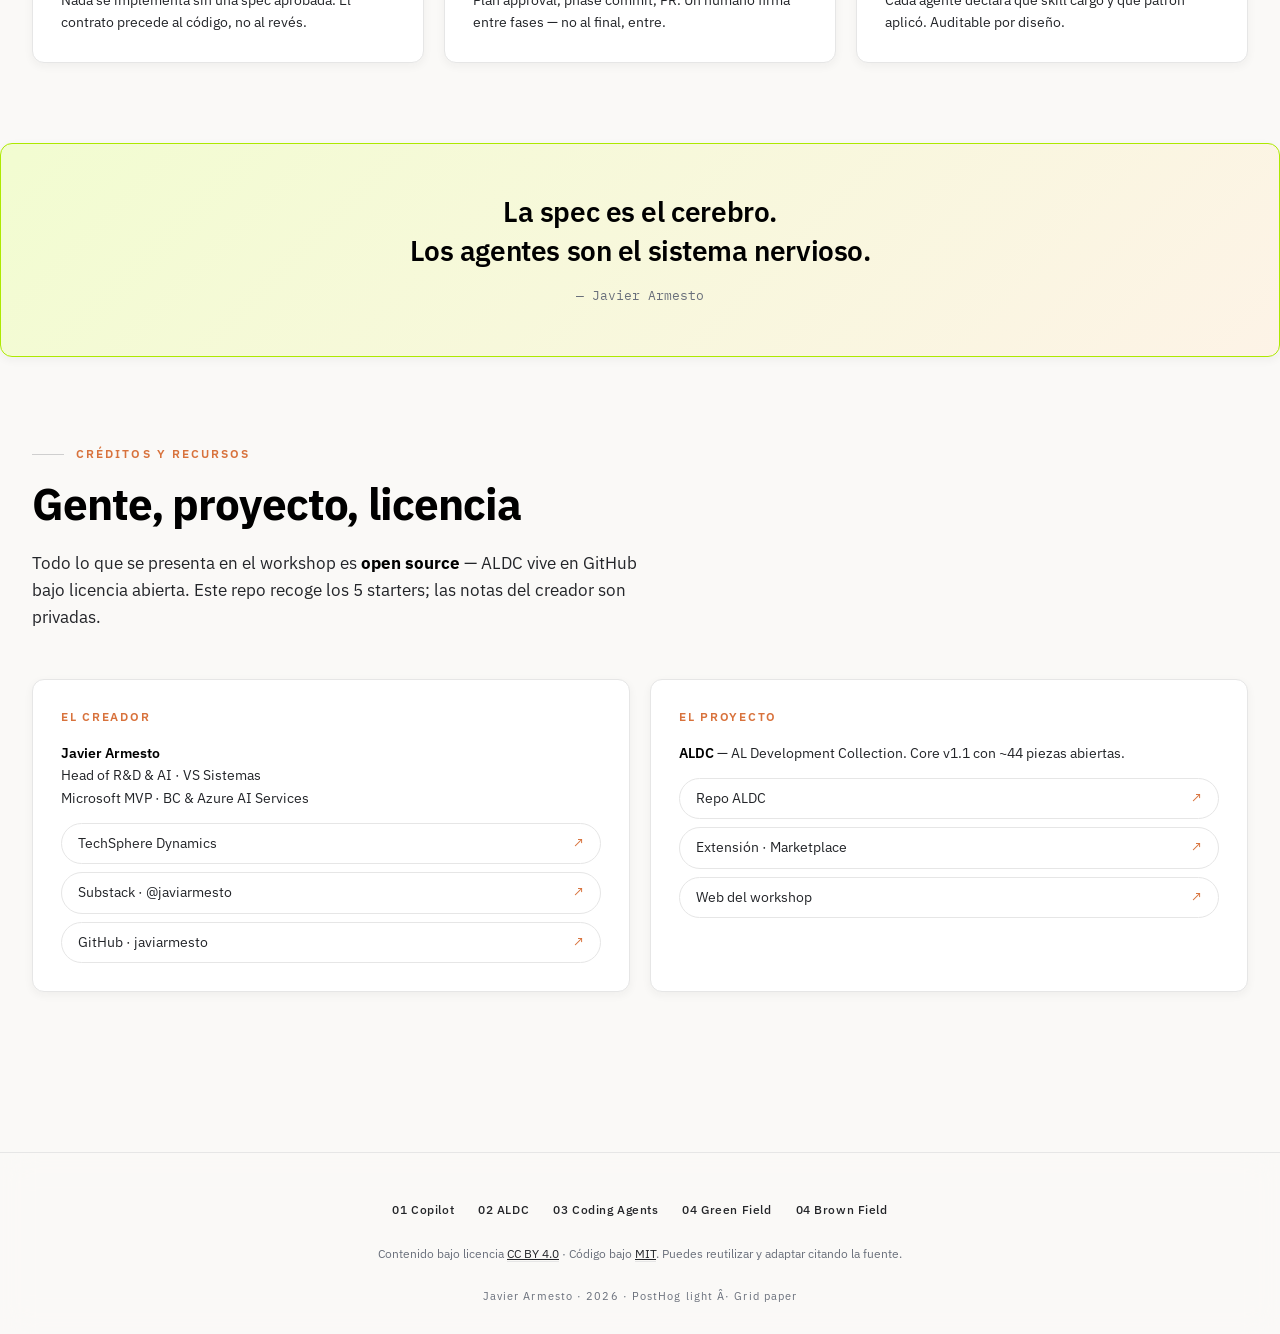
==== commit 75ac434e: "feat(web): Base44 Softly Lit Gradient Canvas design system Replaces the PostHog light/grid paper the" ====
--- a/index.html
+++ b/index.html
@@ -1,4 +1,4 @@
-﻿<!DOCTYPE html>
+<!DOCTYPE html>
 <html lang="es">
 <head>
 <meta charset="UTF-8">
@@ -14,40 +14,45 @@
 <meta property="og:locale" content="es_ES">
 <meta name="twitter:card" content="summary_large_image">
 <meta name="twitter:creator" content="@javiarmesto">
-<meta name="theme-color" content="#111827">
+<meta name="theme-color" content="#ffffff">
 <link rel="preconnect" href="https://fonts.googleapis.com">
 <link rel="preconnect" href="https://fonts.gstatic.com" crossorigin>
-<link href="https://fonts.googleapis.com/css2?family=Space+Mono:wght@400;700&family=Figtree:wght@300;400;500;600;700;800&family=JetBrains+Mono:wght@400;600&display=swap" rel="stylesheet">
+<link href="https://fonts.googleapis.com/css2?family=IBM+Plex+Sans:ital,wght@0,400;0,500;0,600;0,700;1,400&family=IBM+Plex+Mono:wght@400;500&display=swap" rel="stylesheet">
 <style>
 :root{
-  --bg-base:#111827;
-  --bg-deeper:#0b121f;
-  --indigo:#818CF8;
-  --magenta:#E879A8;
-  --cyan:#38BDF8;
-  --emerald:#34D399;
-  --amber:#FBBF24;
-  --rose:#FB7185;
-  --text-primary:rgba(255,255,255,0.95);
-  --text-secondary:rgba(255,255,255,0.70);
-  --text-muted:rgba(255,255,255,0.45);
-  --glass-surface:rgba(255,255,255,0.07);
-  --glass-surface-hover:rgba(255,255,255,0.11);
-  --glass-border:rgba(255,255,255,0.12);
-  --glass-border-strong:rgba(255,255,255,0.20);
-  --font-display:'Space Mono',ui-monospace,monospace;
-  --font-body:'Figtree',system-ui,sans-serif;
-  --font-code:'JetBrains Mono',ui-monospace,monospace;
-  --bg-elevated:rgba(17,24,39,0.6);
-  --bg-footer:rgba(11,18,31,0.4);
-  --grid-line:rgba(255,255,255,0.025);
-  --hero-h1-start:rgba(255,255,255,0.98);
-  --link-item-bg:rgba(0,0,0,0.2);
+  --bg-base:#ffffff;
+  --bg-section:#f5f5f0;
+  --indigo:#2f80fa;
+  --magenta:#7c3aed;
+  --cyan:#2f80fa;
+  --emerald:#16a34a;
+  --amber:#d97706;
+  --rose:#dc2626;
+  --text-primary:#111827;
+  --text-secondary:#374151;
+  --text-muted:#6b7280;
+  --glass-surface:#ffffff;
+  --glass-surface-hover:#f9fafb;
+  --glass-border:#e5e7e0;
+  --glass-border-strong:#d1d5db;
+  --font-display:'IBM Plex Mono',ui-monospace,monospace;
+  --font-body:'IBM Plex Sans',system-ui,sans-serif;
+  --font-code:'IBM Plex Mono',ui-monospace,monospace;
+  --bg-elevated:#ffffff;
+  --bg-footer:rgba(238,239,233,0.95);
+  --grid-line:rgba(209,213,219,0.7);
+  --hero-h1-start:#111827;
+  --link-item-bg:#f5f5f0;
+  --gradient-brand:linear-gradient(90deg,rgb(1,67,203),rgb(43,111,244) 24%,rgb(210,52,1) 47%,rgb(255,101,31) 66%,rgb(251,160,0) 83%,rgb(1,67,203));
 }
 *{box-sizing:border-box;margin:0;padding:0}
 html{scroll-behavior:smooth}
 body{
-  background:var(--bg-base);
+  background-color:var(--bg-base);
+  background-image:
+    linear-gradient(var(--grid-line) 1px,transparent 1px),
+    linear-gradient(90deg,var(--grid-line) 1px,transparent 1px);
+  background-size:24px 24px;
   color:var(--text-primary);
   font-family:var(--font-body);
   line-height:1.6;
@@ -55,857 +60,335 @@
   overflow-x:hidden;
   position:relative;
 }
-body::before{
-  content:"";
-  position:fixed;
-  inset:-20%;
-  z-index:-3;
-  background:
-    radial-gradient(ellipse 900px 700px at 12% 15%,rgba(129,140,248,0.22),transparent 55%),
-    radial-gradient(ellipse 800px 600px at 88% 78%,rgba(232,121,168,0.18),transparent 55%),
-    radial-gradient(ellipse 700px 500px at 50% 50%,rgba(56,189,248,0.10),transparent 60%),
-    var(--bg-base);
-  animation:drift 28s ease-in-out infinite alternate;
-  pointer-events:none;
-}
-@keyframes drift{
-  0%{transform:translate(0,0) rotate(0deg)}
-  100%{transform:translate(-2%,2%) rotate(1deg)}
-}
-body::after{
-  content:"";
-  position:fixed;
-  inset:0;
-  z-index:-1;
-  background-image:
-    linear-gradient(var(--grid-line) 1px,transparent 1px),
-    linear-gradient(90deg,var(--grid-line) 1px,transparent 1px);
-  background-size:80px 80px;
-  mask-image:radial-gradient(ellipse 1400px 1000px at 50% 40%,black 30%,transparent 85%);
-  -webkit-mask-image:radial-gradient(ellipse 1400px 1000px at 50% 40%,black 30%,transparent 85%);
-  pointer-events:none;
-}
-.orb{
-  position:fixed;
-  border-radius:50%;
-  filter:blur(60px);
-  pointer-events:none;
-  z-index:-2;
-  opacity:0.55;
-}
-.orb.o1{width:500px;height:500px;background:radial-gradient(circle,rgba(129,140,248,0.6),transparent 70%);top:-100px;left:-80px;animation:float1 18s ease-in-out infinite}
-.orb.o2{width:400px;height:400px;background:radial-gradient(circle,rgba(232,121,168,0.5),transparent 70%);top:20%;right:-100px;animation:float2 22s ease-in-out infinite}
-.orb.o3{width:350px;height:350px;background:radial-gradient(circle,rgba(56,189,248,0.4),transparent 70%);bottom:-60px;left:35%;animation:float3 25s ease-in-out infinite}
-@keyframes float1{0%,100%{transform:translate(0,0) scale(1)}50%{transform:translate(40px,60px) scale(1.08)}}
-@keyframes float2{0%,100%{transform:translate(0,0) scale(1)}50%{transform:translate(-50px,40px) scale(0.92)}}
-@keyframes float3{0%,100%{transform:translate(0,0) scale(1)}50%{transform:translate(30px,-50px) scale(1.05)}}
-
-/* -- Top nav -- */
+body::before,body::after{display:none}
+.orb{display:none}
 .top-brand{
-  position:sticky;
-  top:0;
-  z-index:101;
-  background:var(--bg-elevated);
-  backdrop-filter:blur(20px) saturate(180%);
+  position:sticky;top:0;z-index:101;
+  background:#ffffff;
   border-bottom:1px solid var(--glass-border);
-  transition:background 0.3s ease,border-color 0.3s ease;
+  transition:border-color 0.3s ease;
 }
 .top-brand-inner{
-  max-width:1280px;
-  margin:0 auto;
-  padding:0.9rem 2rem;
-  display:flex;
-  align-items:center;
-  justify-content:space-between;
-  gap:2rem;
+  max-width:1280px;margin:0 auto;padding:0.9rem 2rem;
+  display:flex;align-items:center;justify-content:space-between;gap:2rem;
 }
 .brand{
-  font-family:var(--font-display);
-  font-size:0.85rem;
-  font-weight:700;
-  color:var(--text-primary);
-  display:flex;
-  align-items:center;
-  gap:0.6rem;
-}
-.brand::before{
-  content:"";
-  width:9px;
-  height:9px;
-  border-radius:50%;
-  background:var(--emerald);
-  box-shadow:0 0 14px var(--emerald);
-  animation:pulse 2s ease-in-out infinite;
-}
-@keyframes pulse{0%,100%{opacity:1;transform:scale(1)}50%{opacity:0.6;transform:scale(0.85)}}
+  font-family:var(--font-display);font-size:0.85rem;font-weight:700;
+  background:var(--gradient-brand);
+  -webkit-background-clip:text;background-clip:text;
+  -webkit-text-fill-color:transparent;color:transparent;
+  display:flex;align-items:center;gap:0.6rem;
+}
+.brand::before{display:none}
 .brand-meta{
-  font-family:var(--font-display);
-  font-size:0.72rem;
-  color:var(--text-muted);
+  font-family:var(--font-display);font-size:0.72rem;
+  color:var(--text-muted);-webkit-text-fill-color:var(--text-muted);
   letter-spacing:0.08em;
-}
-.organizer-logo{
-  display:flex;
-  align-items:center;
-  gap:0.75rem;
-  padding-left:1.5rem;
-  margin-left:1rem;
-  border-left:1px solid var(--glass-border);
-}
-.organizer-logo img{
-  height:28px;
-  width:auto;
-  border-radius:6px;
-  opacity:0.90;
-  transition:opacity 0.2s ease;
-}
-.organizer-logo img:hover{opacity:1}
-.organizer-label{
-  font-family:var(--font-display);
-  font-size:0.62rem;
-  color:var(--text-muted);
-  letter-spacing:0.12em;
-  text-transform:uppercase;
-  white-space:nowrap;
 }
 .nav-links{display:flex;gap:0.5rem;align-items:center}
 .nav-link{
-  font-family:var(--font-display);
-  font-size:0.72rem;
-  color:var(--text-secondary);
-  text-decoration:none;
-  padding:0.45rem 0.9rem;
-  border-radius:999px;
+  font-family:var(--font-display);font-size:0.72rem;
+  color:var(--text-secondary);text-decoration:none;
+  padding:0.45rem 0.9rem;border-radius:4px;
   border:1px solid transparent;
-  transition:all 0.2s ease;
-  letter-spacing:0.04em;
-}
-.nav-link:hover{background:var(--glass-surface);color:var(--text-primary);border-color:var(--glass-border)}
-.nav-link.primary{background:rgba(56,189,248,0.1);color:var(--cyan);border-color:rgba(56,189,248,0.3)}
-.nav-link.primary:hover{background:rgba(56,189,248,0.18);border-color:var(--cyan)}
-
-/* -- Hero -- */
+  transition:all 0.2s ease;letter-spacing:0.04em;
+}
+.nav-link:hover{background:var(--bg-section);color:var(--text-primary);border-color:var(--glass-border)}
+.nav-link.primary{background:#2f80fa;color:#ffffff;border-color:#2f80fa}
+.nav-link.primary:hover{background:#1a6feb;border-color:#1a6feb}
+.lang-switch{display:flex;align-items:center;gap:0.35rem;flex-shrink:0}
+.lang-active{font-size:1.25rem;opacity:1;cursor:default;line-height:1}
+.lang-btn{font-size:1.25rem;text-decoration:none;opacity:0.35;transition:opacity 0.2s ease;line-height:1}
+.lang-btn:hover{opacity:1}
 .hero{
-  min-height:calc(100vh - 60px);
-  max-width:1280px;
-  margin:0 auto;
-  padding:5rem 2rem 4rem;
-  display:flex;
-  flex-direction:column;
-  justify-content:center;
+  min-height:calc(100vh - 60px);max-width:1280px;
+  margin:0 auto;padding:5rem 2rem 4rem;
+  display:flex;flex-direction:column;justify-content:center;
   position:relative;
 }
 .hero-eyebrow{
-  font-family:var(--font-display);
-  font-size:0.75rem;
-  letter-spacing:0.25em;
-  text-transform:uppercase;
-  color:var(--cyan);
-  margin-bottom:1.5rem;
-  display:inline-flex;
-  align-items:center;
-  gap:0.75rem;
+  font-family:var(--font-display);font-size:0.75rem;
+  letter-spacing:0.25em;text-transform:uppercase;
+  color:var(--cyan);margin-bottom:1.5rem;
+  display:inline-flex;align-items:center;gap:0.75rem;
   animation:fadeInUp 0.7s ease-out;
 }
-.hero-eyebrow::before,.hero-eyebrow::after{
-  content:"";
-  width:40px;
-  height:1px;
-  background:linear-gradient(90deg,transparent,var(--cyan));
-}
-.hero-eyebrow::after{background:linear-gradient(270deg,transparent,var(--cyan))}
+.hero-eyebrow::before,.hero-eyebrow::after{display:none}
 .hero h1{
   font-family:var(--font-display);
   font-size:clamp(2.5rem,7vw,5.5rem);
-  line-height:1.02;
-  font-weight:700;
-  letter-spacing:-0.03em;
+  line-height:1.02;font-weight:700;letter-spacing:-0.03em;
   margin-bottom:1.75rem;
-  background:linear-gradient(135deg,
-    var(--hero-h1-start) 0%,
-    var(--indigo) 50%,
-    var(--magenta) 100%);
-  -webkit-background-clip:text;
-  background-clip:text;
-  -webkit-text-fill-color:transparent;
-  animation:fadeInUp 0.8s ease-out 0.1s both;
-  max-width:15ch;
+  background:linear-gradient(135deg,var(--hero-h1-start) 0%,var(--indigo) 50%,var(--magenta) 100%);
+  -webkit-background-clip:text;background-clip:text;-webkit-text-fill-color:transparent;
+  animation:fadeInUp 0.8s ease-out 0.1s both;max-width:15ch;
 }
 .hero h1 .accent{
   font-style:italic;
   background:linear-gradient(135deg,var(--cyan),var(--emerald));
-  -webkit-background-clip:text;
-  background-clip:text;
-  -webkit-text-fill-color:transparent;
+  -webkit-background-clip:text;background-clip:text;-webkit-text-fill-color:transparent;
 }
 .hero-sub{
   font-size:clamp(1.05rem,1.4vw,1.35rem);
-  color:var(--text-secondary);
-  max-width:680px;
-  margin-bottom:2.5rem;
-  line-height:1.55;
+  color:var(--text-secondary);max-width:680px;
+  margin-bottom:2.5rem;line-height:1.55;
   animation:fadeInUp 0.8s ease-out 0.2s both;
 }
 .hero-sub strong{color:var(--text-primary);font-weight:600}
-.hero-event-meta{
-  display:flex;
-  flex-wrap:wrap;
-  gap:0.6rem;
-  margin-bottom:3rem;
-  animation:fadeInUp 0.8s ease-out 0.3s both;
-}
+.hero-event-meta{display:flex;flex-wrap:wrap;gap:0.6rem;margin-bottom:3rem;animation:fadeInUp 0.8s ease-out 0.3s both}
 .event-chip{
-  display:inline-flex;
-  align-items:center;
-  gap:0.5rem;
+  display:inline-flex;align-items:center;gap:0.5rem;
   padding:0.55rem 1rem;
-  background:var(--glass-surface);
-  border:1px solid var(--glass-border);
-  border-radius:999px;
-  font-family:var(--font-display);
-  font-size:0.72rem;
-  letter-spacing:0.05em;
-  color:var(--text-secondary);
-  backdrop-filter:blur(12px);
-  transition:all 0.2s ease;
+  background:#ffffff;border:1px solid var(--glass-border);border-radius:4px;
+  font-family:var(--font-display);font-size:0.72rem;letter-spacing:0.05em;
+  color:var(--text-secondary);transition:all 0.2s ease;
 }
 .event-chip:hover{border-color:var(--glass-border-strong);color:var(--text-primary)}
 .event-chip .icon{color:var(--cyan);font-size:0.85rem}
-.event-chip.date .icon{color:var(--magenta)}
-.event-chip.sponsor .icon{color:var(--amber)}
-.event-chip.level .icon{color:var(--emerald)}
-.hero-cta-row{
-  display:flex;
-  gap:1rem;
-  flex-wrap:wrap;
-  animation:fadeInUp 0.8s ease-out 0.4s both;
-}
+.event-chip.date .icon{color:#c2185b}
+.event-chip.sponsor .icon{color:#d97706}
+.event-chip.level .icon{color:#16a34a}
+.hero-cta-row{display:flex;gap:1rem;flex-wrap:wrap;animation:fadeInUp 0.8s ease-out 0.4s both}
 .cta{
-  font-family:var(--font-display);
-  font-size:0.85rem;
-  padding:1.1rem 1.8rem;
-  border-radius:14px;
-  text-decoration:none;
-  display:inline-flex;
-  align-items:center;
-  gap:0.6rem;
-  transition:all 0.25s ease;
-  border:1px solid var(--glass-border);
-  position:relative;
-  overflow:hidden;
+  font-family:var(--font-display);font-size:0.85rem;
+  padding:1.1rem 1.8rem;border-radius:4px;
+  text-decoration:none;display:inline-flex;align-items:center;gap:0.6rem;
+  transition:all 0.25s ease;border:1px solid var(--glass-border);
+  position:relative;overflow:hidden;
 }
 .cta.primary{
-  background:linear-gradient(135deg,rgba(129,140,248,0.35),rgba(232,121,168,0.2));
-  border-color:rgba(129,140,248,0.5);
-  color:var(--text-primary);
-  font-weight:700;
-  box-shadow:0 4px 24px rgba(129,140,248,0.2);
-}
-.cta.primary::before{
-  content:"";
-  position:absolute;
-  inset:0;
-  background:linear-gradient(135deg,rgba(255,255,255,0.15),transparent);
-  opacity:0;
-  transition:opacity 0.25s ease;
-}
-.cta.primary:hover{transform:translateY(-2px);box-shadow:0 8px 32px rgba(129,140,248,0.35);border-color:var(--indigo)}
-.cta.primary:hover::before{opacity:1}
-.cta.secondary{
-  background:var(--glass-surface);
-  color:var(--text-secondary);
-  backdrop-filter:blur(12px);
-}
-.cta.secondary:hover{background:var(--glass-surface-hover);color:var(--text-primary);border-color:var(--glass-border-strong);transform:translateY(-2px)}
+  background:#2f80fa;border-color:#2f80fa;color:#ffffff;
+  font-weight:700;box-shadow:0 2px 8px rgba(47,128,250,0.25);
+}
+.cta.primary::before{display:none}
+.cta.primary:hover{background:#1a6feb;border-color:#1a6feb;transform:translateY(-2px);box-shadow:0 6px 20px rgba(47,128,250,0.35)}
+.cta.secondary{background:#ffffff;color:var(--text-secondary)}
+.cta.secondary:hover{background:#f9fafb;color:var(--text-primary);border-color:var(--glass-border-strong);transform:translateY(-2px)}
 .cta .arrow{color:var(--cyan);transition:transform 0.25s ease}
+.cta.primary .arrow{color:#ffffff}
 .cta:hover .arrow{transform:translateX(3px)}
-@keyframes fadeInUp{
-  from{opacity:0;transform:translateY(20px)}
-  to{opacity:1;transform:translateY(0)}
-}
-
-/* -- Section wrapper -- */
-section{
-  max-width:1280px;
-  margin:0 auto;
-  padding:5rem 2rem;
-  position:relative;
-}
+@keyframes fadeInUp{from{opacity:0;transform:translateY(20px)}to{opacity:1;transform:translateY(0)}}
+section{max-width:1280px;margin:0 auto;padding:5rem 2rem;position:relative}
 .section-label{
-  font-family:var(--font-display);
-  font-size:0.72rem;
-  letter-spacing:0.25em;
-  text-transform:uppercase;
-  color:var(--cyan);
-  margin-bottom:1rem;
-  display:inline-flex;
-  align-items:center;
-  gap:0.75rem;
-}
-.section-label::before{
-  content:"";
-  width:32px;
-  height:1px;
-  background:var(--cyan);
-}
+  font-family:var(--font-display);font-size:0.72rem;
+  letter-spacing:0.25em;text-transform:uppercase;
+  color:#2f80fa;margin-bottom:1rem;
+  display:inline-flex;align-items:center;gap:0.75rem;
+}
+.section-label::before{content:"";width:32px;height:1px;background:#e5e7e0}
 .section-title{
   font-family:var(--font-display);
   font-size:clamp(1.75rem,3.5vw,2.75rem);
-  line-height:1.15;
-  letter-spacing:-0.02em;
-  margin-bottom:1.25rem;
-  max-width:25ch;
+  line-height:1.15;letter-spacing:-0.02em;
+  margin-bottom:1.25rem;max-width:25ch;
+  color:#111827;background:none;-webkit-text-fill-color:#111827;
 }
 .section-intro{
-  font-size:1.05rem;
-  color:var(--text-secondary);
-  max-width:640px;
-  margin-bottom:3rem;
-  line-height:1.6;
+  font-size:1.05rem;color:var(--text-secondary);
+  max-width:640px;margin-bottom:3rem;line-height:1.6;
 }
 .section-intro strong{color:var(--text-primary)}
-
-/* -- Starters grid -- */
-.bloques-grid{
-  display:grid;
-  grid-template-columns:repeat(12,1fr);
-  gap:1.25rem;
-}
+.bloques-grid{display:grid;grid-template-columns:repeat(12,1fr);gap:1.25rem}
 .bloque-card{
   padding:2rem 2rem 1.75rem;
-  background:var(--glass-surface);
-  border:1px solid var(--glass-border);
-  border-radius:20px;
-  backdrop-filter:blur(18px) saturate(140%);
-  text-decoration:none;
-  color:inherit;
-  position:relative;
-  overflow:hidden;
-  transition:all 0.3s cubic-bezier(0.4,0,0.2,1);
-  min-height:260px;
-  display:flex;
-  flex-direction:column;
+  background:#ffffff;border:1px solid var(--glass-border);border-radius:8px;
+  text-decoration:none;color:inherit;
+  position:relative;overflow:hidden;
+  transition:all 0.25s ease;min-height:260px;
+  display:flex;flex-direction:column;
+  box-shadow:0 1px 4px rgba(0,0,0,0.06);
 }
 .bloque-card::before{
-  content:"";
-  position:absolute;
-  top:0;left:0;right:0;
-  height:3px;
-  background:linear-gradient(90deg,transparent,var(--indigo),var(--cyan),transparent);
-  opacity:0.6;
-  transition:opacity 0.3s ease;
-}
-.bloque-card::after{
-  content:"";
-  position:absolute;
-  inset:-1px;
-  border-radius:20px;
-  background:linear-gradient(135deg,rgba(129,140,248,0),rgba(232,121,168,0));
-  opacity:0;
-  transition:opacity 0.3s ease;
-  z-index:-1;
-  pointer-events:none;
-}
-.bloque-card:hover{
-  background:var(--glass-surface-hover);
-  border-color:var(--glass-border-strong);
-  transform:translateY(-4px);
-  box-shadow:0 16px 48px rgba(0,0,0,0.4),0 0 0 1px rgba(129,140,248,0.2);
-}
-.bloque-card:hover::before{opacity:1;background:linear-gradient(90deg,transparent,var(--indigo),var(--magenta),var(--cyan),transparent)}
-
-/* Featured = span 12 */
+  content:"";position:absolute;top:0;left:0;right:0;height:3px;
+  background:linear-gradient(90deg,transparent,#2f80fa,#7c3aed,transparent);
+  opacity:0.7;transition:opacity 0.3s ease;
+}
+.bloque-card::after{display:none}
+.bloque-card:hover{border-color:var(--glass-border-strong);transform:translateY(-3px);box-shadow:0 8px 24px rgba(0,0,0,0.10)}
+.bloque-card:hover::before{opacity:1}
 .bloque-card.featured{
-  grid-column:span 12;
-  min-height:auto;
-  padding:2.75rem 2.75rem 2.5rem;
-  background:
-    linear-gradient(135deg,rgba(129,140,248,0.1) 0%,rgba(232,121,168,0.05) 100%),
-    var(--glass-surface);
-  border-color:rgba(129,140,248,0.35);
-}
-.bloque-card.featured .bloque-body{
-  display:grid;
-  grid-template-columns:1fr 1fr;
-  gap:2.5rem;
-  align-items:start;
-}
-.bloque-card.featured .bloque-title{
-  font-size:clamp(1.5rem,2.4vw,2rem);
-  line-height:1.15;
-}
+  grid-column:span 12;min-height:auto;padding:2.75rem 2.75rem 2.5rem;
+  background:#ffffff;border-color:#d1d5db;border-top:3px solid #2f80fa;
+}
+.bloque-card.featured::before{display:none}
+.bloque-card.featured .bloque-body{display:grid;grid-template-columns:1fr 1fr;gap:2.5rem;align-items:start}
+.bloque-card.featured .bloque-title{font-size:clamp(1.5rem,2.4vw,2rem);line-height:1.15}
 .bloque-card.featured .bloque-highlight-list{margin-top:0}
 .bloque-card.col-6{grid-column:span 6}
 @media(max-width:880px){
   .bloque-card.col-6{grid-column:span 12}
   .bloque-card.featured .bloque-body{grid-template-columns:1fr}
 }
-
-.bloque-head{
-  display:flex;
-  align-items:baseline;
-  justify-content:space-between;
-  gap:1rem;
-  margin-bottom:1.25rem;
-}
+.bloque-head{display:flex;align-items:baseline;justify-content:space-between;gap:1rem;margin-bottom:1.25rem}
 .bloque-num{
-  font-family:var(--font-display);
-  font-size:3rem;
-  font-weight:700;
-  line-height:1;
-  letter-spacing:-0.04em;
-  background:linear-gradient(135deg,var(--indigo) 0%,var(--cyan) 100%);
-  -webkit-background-clip:text;
-  background-clip:text;
-  -webkit-text-fill-color:transparent;
+  font-family:var(--font-display);font-size:3rem;font-weight:700;
+  line-height:1;letter-spacing:-0.04em;
+  background:linear-gradient(135deg,#2f80fa 0%,#7c3aed 100%);
+  -webkit-background-clip:text;background-clip:text;-webkit-text-fill-color:transparent;
 }
 .bloque-card.featured .bloque-num{
   font-size:4rem;
-  background:linear-gradient(135deg,var(--magenta) 0%,var(--amber) 100%);
+  background:linear-gradient(135deg,#db2777 0%,#d97706 100%);
   -webkit-background-clip:text;background-clip:text;-webkit-text-fill-color:transparent;
 }
 .bloque-card.greenfield .bloque-num{
-  background:linear-gradient(135deg,var(--emerald) 0%,var(--cyan) 100%);
+  background:linear-gradient(135deg,#16a34a 0%,#0284c7 100%);
   -webkit-background-clip:text;background-clip:text;-webkit-text-fill-color:transparent;
 }
 .bloque-card.brownfield .bloque-num{
-  background:linear-gradient(135deg,var(--amber) 0%,var(--rose) 100%);
+  background:linear-gradient(135deg,#d97706 0%,#dc2626 100%);
   -webkit-background-clip:text;background-clip:text;-webkit-text-fill-color:transparent;
 }
 .bloque-meta{
-  font-family:var(--font-code);
-  font-size:0.72rem;
-  color:var(--text-muted);
-  padding:0.3rem 0.7rem;
-  background:rgba(0,0,0,0.25);
-  border:1px solid var(--glass-border);
-  border-radius:6px;
-  white-space:nowrap;
+  font-family:var(--font-code);font-size:0.72rem;color:var(--text-muted);
+  padding:0.3rem 0.7rem;background:#f5f5f0;
+  border:1px solid var(--glass-border);border-radius:4px;white-space:nowrap;
 }
 .bloque-title{
-  font-family:var(--font-display);
-  font-size:1.2rem;
-  line-height:1.25;
-  letter-spacing:-0.01em;
-  margin-bottom:0.85rem;
-  color:var(--text-primary);
-}
-.bloque-desc{
-  color:var(--text-secondary);
-  font-size:0.9rem;
-  line-height:1.55;
-  margin-bottom:1.25rem;
-  flex-grow:1;
-}
-.bloque-highlight-list{
-  list-style:none;
-  padding:0;
-  margin:0 0 1.25rem;
-}
+  font-family:var(--font-display);font-size:1.2rem;
+  line-height:1.25;letter-spacing:-0.01em;
+  margin-bottom:0.85rem;color:var(--text-primary);
+}
+.bloque-desc{color:var(--text-secondary);font-size:0.9rem;line-height:1.55;margin-bottom:1.25rem;flex-grow:1}
+.bloque-highlight-list{list-style:none;padding:0;margin:0 0 1.25rem}
 .bloque-highlight-list li{
-  font-size:0.82rem;
-  color:var(--text-secondary);
-  padding:0.25rem 0 0.25rem 1.2rem;
-  position:relative;
-  line-height:1.5;
-}
-.bloque-highlight-list li::before{
-  content:"◆";
-  position:absolute;
-  left:0;
-  color:var(--cyan);
-  font-size:0.55rem;
-  top:0.55rem;
-}
-.bloque-card.featured .bloque-highlight-list li::before{color:var(--magenta)}
-.bloque-card.greenfield .bloque-highlight-list li::before{color:var(--emerald)}
-.bloque-card.brownfield .bloque-highlight-list li::before{color:var(--amber)}
+  font-size:0.82rem;color:var(--text-secondary);
+  padding:0.25rem 0 0.25rem 1.2rem;position:relative;line-height:1.5;
+}
+.bloque-highlight-list li::before{content:"◆";position:absolute;left:0;color:#2f80fa;font-size:0.55rem;top:0.55rem}
+.bloque-card.featured .bloque-highlight-list li::before{color:#db2777}
+.bloque-card.greenfield .bloque-highlight-list li::before{color:#16a34a}
+.bloque-card.brownfield .bloque-highlight-list li::before{color:#d97706}
 .bloque-footer{
-  display:flex;
-  align-items:center;
-  justify-content:space-between;
-  gap:1rem;
-  padding-top:1rem;
-  border-top:1px solid var(--glass-border);
-  margin-top:auto;
-}
-.bloque-duration{
-  font-family:var(--font-display);
-  font-size:0.68rem;
-  color:var(--text-muted);
-  letter-spacing:0.08em;
-  text-transform:uppercase;
-}
-.bloque-open{
-  font-family:var(--font-display);
-  font-size:0.78rem;
-  color:var(--cyan);
-  display:inline-flex;
-  align-items:center;
-  gap:0.5rem;
-  transition:gap 0.25s ease;
-}
+  display:flex;align-items:center;justify-content:space-between;gap:1rem;
+  padding-top:1rem;border-top:1px solid var(--glass-border);margin-top:auto;
+}
+.bloque-duration{font-family:var(--font-display);font-size:0.68rem;color:var(--text-muted);letter-spacing:0.08em;text-transform:uppercase}
+.bloque-open{font-family:var(--font-display);font-size:0.78rem;color:#2f80fa;display:inline-flex;align-items:center;gap:0.5rem;transition:gap 0.25s ease}
 .bloque-card:hover .bloque-open{gap:0.8rem;color:var(--text-primary)}
-.bloque-open::after{content:"→";color:var(--cyan);transition:transform 0.25s ease}
+.bloque-open::after{content:"→";color:#2f80fa;transition:transform 0.25s ease}
 .bloque-card:hover .bloque-open::after{transform:translateX(3px)}
-
-/* -- Flow / Requisitos -- */
 .flow-container{
-  padding:3rem 2rem;
-  background:var(--glass-surface);
-  border:1px solid var(--glass-border);
-  border-radius:24px;
-  backdrop-filter:blur(18px);
-  position:relative;
-  overflow:hidden;
-}
-.flow-container::before{
-  content:"";
-  position:absolute;
-  top:0;left:50%;
-  transform:translateX(-50%);
-  width:60%;height:200px;
-  background:radial-gradient(ellipse at top,rgba(129,140,248,0.15),transparent 70%);
-  pointer-events:none;
-}
-.flow-row{
-  display:flex;
-  align-items:center;
-  justify-content:center;
-  gap:0.75rem;
-  flex-wrap:wrap;
-  position:relative;
-}
+  padding:3rem 2rem;background:#ffffff;
+  border:1px solid var(--glass-border);border-radius:8px;
+  position:relative;overflow:hidden;
+  box-shadow:0 1px 4px rgba(0,0,0,0.06);
+}
+.flow-container::before{display:none}
+.flow-row{display:flex;align-items:center;justify-content:center;gap:0.75rem;flex-wrap:wrap;position:relative}
 .flow-node{
-  padding:1rem 1.35rem;
-  background:var(--bg-elevated);
-  border:1px solid var(--glass-border);
-  border-radius:14px;
-  backdrop-filter:blur(12px);
-  text-align:center;
-  min-width:130px;
-  transition:all 0.3s ease;
-  display:block;
-}
-.flow-node .fn-num{
-  font-family:var(--font-display);
-  font-size:0.65rem;
-  color:var(--cyan);
-  letter-spacing:0.15em;
-  margin-bottom:0.3rem;
-  display:block;
-}
-.flow-node .fn-name{
-  font-family:var(--font-display);
-  font-size:0.85rem;
-  color:var(--text-primary);
-  font-weight:700;
-  display:block;
-}
-.flow-node .fn-dur{
-  font-family:var(--font-code);
-  font-size:0.68rem;
-  color:var(--text-muted);
-  margin-top:0.3rem;
-  display:block;
-}
-.flow-arrow{
-  color:var(--text-muted);
-  font-size:1.3rem;
-  font-weight:700;
-}
+  padding:1rem 1.35rem;background:#f5f5f0;
+  border:1px solid var(--glass-border);border-radius:8px;
+  text-align:center;min-width:130px;transition:all 0.3s ease;display:block;
+}
+.flow-node .fn-num{font-family:var(--font-display);font-size:0.65rem;color:#2f80fa;letter-spacing:0.15em;margin-bottom:0.3rem;display:block}
+.flow-node .fn-name{font-family:var(--font-display);font-size:0.85rem;color:var(--text-primary);font-weight:700;display:block}
+.flow-node .fn-dur{font-family:var(--font-code);font-size:0.68rem;color:var(--text-muted);margin-top:0.3rem;display:block}
+.flow-arrow{color:var(--text-muted);font-size:1.3rem;font-weight:700}
 .flow-end{
-  padding:0.5rem 0.85rem;
-  background:rgba(52,211,153,0.08);
-  border:1px solid rgba(52,211,153,0.35);
-  border-radius:999px;
-  font-family:var(--font-display);
-  font-size:0.7rem;
-  color:var(--emerald);
-  letter-spacing:0.08em;
-}
-.flow-caption{
-  text-align:center;
-  color:var(--text-secondary);
-  font-size:0.88rem;
-  margin-top:2rem;
-  font-style:italic;
-  max-width:600px;
-  margin-left:auto;
-  margin-right:auto;
-}
-
-/* -- Principles -- */
-.principles{
-  display:grid;
-  grid-template-columns:repeat(3,1fr);
-  gap:1.25rem;
-  margin-top:3rem;
-}
+  padding:0.5rem 0.85rem;background:rgba(22,163,74,0.07);
+  border:1px solid rgba(22,163,74,0.3);border-radius:4px;
+  font-family:var(--font-display);font-size:0.7rem;color:#16a34a;letter-spacing:0.08em;
+}
+.flow-caption{text-align:center;color:var(--text-secondary);font-size:0.88rem;margin-top:2rem;font-style:italic;max-width:600px;margin-left:auto;margin-right:auto}
+.principles{display:grid;grid-template-columns:repeat(3,1fr);gap:1.25rem;margin-top:3rem}
 .principle{
-  padding:1.75rem;
-  background:var(--glass-surface);
-  border:1px solid var(--glass-border);
-  border-radius:16px;
-  backdrop-filter:blur(14px);
-  position:relative;
-  overflow:hidden;
+  padding:1.75rem;background:#ffffff;
+  border:1px solid var(--glass-border);border-radius:8px;
+  position:relative;overflow:hidden;
+  box-shadow:0 1px 3px rgba(0,0,0,0.05);
 }
 .principle::before{
-  content:attr(data-num);
-  position:absolute;
-  top:-12px;right:14px;
-  font-family:var(--font-display);
-  font-size:5rem;
-  font-weight:700;
-  color:var(--text-primary);
-  opacity:0.06;
-  line-height:1;
-  pointer-events:none;
+  content:attr(data-num);position:absolute;top:-12px;right:14px;
+  font-family:var(--font-display);font-size:5rem;font-weight:700;
+  color:var(--text-primary);opacity:0.04;line-height:1;pointer-events:none;
 }
 .principle h4{
-  font-family:var(--font-display);
-  font-size:1rem;
-  margin-bottom:0.6rem;
-  color:var(--text-primary);
-  letter-spacing:-0.01em;
-}
-.principle h4 .accent{color:var(--cyan)}
-.principle p{
-  color:var(--text-secondary);
-  font-size:0.88rem;
-  margin:0;
-  line-height:1.55;
-}
+  font-family:var(--font-display);font-size:1rem;margin-bottom:0.6rem;
+  color:var(--text-primary);letter-spacing:-0.01em;
+  -webkit-text-fill-color:var(--text-primary);
+}
+.principle h4 .accent{color:#2f80fa;-webkit-text-fill-color:#2f80fa}
+.principle p{color:var(--text-secondary);font-size:0.88rem;margin:0;line-height:1.55}
 @media(max-width:820px){.principles{grid-template-columns:1fr}}
-
-/* -- Credits -- */
-.credits{
-  display:grid;
-  grid-template-columns:repeat(3,1fr);
-  gap:1.25rem;
-  margin-top:3rem;
-}
+.credits{display:grid;grid-template-columns:repeat(2,1fr);gap:1.25rem;margin-top:3rem}
 .credit-card{
-  padding:1.75rem;
-  background:var(--glass-surface);
-  border:1px solid var(--glass-border);
-  border-radius:16px;
-  backdrop-filter:blur(14px);
+  padding:1.75rem;background:#ffffff;
+  border:1px solid var(--glass-border);border-radius:8px;
+  box-shadow:0 1px 3px rgba(0,0,0,0.05);
 }
 .credit-card h4{
-  font-family:var(--font-display);
-  font-size:0.72rem;
-  letter-spacing:0.15em;
-  text-transform:uppercase;
-  color:var(--cyan);
-  margin-bottom:1rem;
-}
-.credit-card p{
-  font-size:0.88rem;
-  color:var(--text-secondary);
-  line-height:1.6;
-  margin-bottom:0.85rem;
-}
+  font-family:var(--font-display);font-size:0.72rem;
+  letter-spacing:0.15em;text-transform:uppercase;
+  color:#2f80fa;-webkit-text-fill-color:#2f80fa;margin-bottom:1rem;
+}
+.credit-card p{font-size:0.88rem;color:var(--text-secondary);line-height:1.6;margin-bottom:0.85rem}
 .credit-card p:last-child{margin-bottom:0}
 .credit-card strong{color:var(--text-primary);font-weight:600}
-.credit-card a{color:var(--cyan);text-decoration:none;border-bottom:1px solid transparent;transition:border-color 0.2s ease}
-.credit-card a:hover{border-bottom-color:var(--cyan)}
+.credit-card a{color:#2f80fa;text-decoration:none;border-bottom:1px solid transparent;transition:border-color 0.2s ease}
+.credit-card a:hover{border-bottom-color:#2f80fa}
 .credit-link-list{list-style:none;padding:0;margin:0;display:flex;flex-direction:column;gap:0.5rem}
 .credit-link-list li{font-size:0.85rem}
 .credit-link-list a{
-  display:flex;
-  align-items:center;
-  justify-content:space-between;
-  padding:0.6rem 0.9rem;
-  background:var(--link-item-bg);
+  display:flex;align-items:center;justify-content:space-between;
+  padding:0.6rem 0.9rem;background:#f5f5f0;
+  border:1px solid var(--glass-border);border-radius:4px;
+  color:var(--text-secondary);text-decoration:none;transition:all 0.2s ease;
+}
+.credit-link-list a:hover{background:#eeefe9;border-color:#2f80fa;color:var(--text-primary)}
+.credit-link-list .ext::after{content:"↗";color:#2f80fa;margin-left:0.5rem;font-size:0.85rem}
+@media(max-width:880px){.credits{grid-template-columns:1fr}}
+.quote-block{
+  max-width:1280px;margin:0 auto;padding:3rem 2rem;text-align:center;
+  background:#ffffff;border:1px solid #d1d5db;border-top:3px solid #2f80fa;border-radius:8px;
+  position:relative;overflow:hidden;
+  box-shadow:0 1px 4px rgba(0,0,0,0.06);
+}
+.quote-block::before,.quote-block::after{display:none}
+.quote-block p{
+  font-family:var(--font-display);font-size:clamp(1.25rem,2.5vw,1.75rem);
+  line-height:1.4;color:var(--text-primary);letter-spacing:-0.01em;
+  max-width:40ch;margin:0 auto 0.75rem;position:relative;z-index:1;
+}
+.quote-block .attribution{font-family:var(--font-code);font-size:0.8rem;color:var(--text-muted);position:relative;z-index:1}
+.site-footer{margin-top:5rem;padding:3rem 2rem 2rem;border-top:1px solid var(--glass-border);background:var(--bg-footer)}
+.site-footer-inner{max-width:1280px;margin:0 auto;display:flex;flex-direction:column;align-items:center;text-align:center;gap:1rem}
+.footer-links{display:flex;gap:1.5rem;flex-wrap:wrap;justify-content:center;margin-bottom:0.5rem}
+.footer-links a{font-family:var(--font-display);font-size:0.72rem;color:var(--text-secondary);text-decoration:none;letter-spacing:0.05em;transition:color 0.2s ease}
+.footer-links a:hover{color:#2f80fa}
+.footer-license{font-size:0.78rem;color:var(--text-muted);line-height:1.6;max-width:600px}
+.footer-license a{color:var(--text-secondary);border-bottom:1px solid var(--glass-border)}
+.footer-license a:hover{color:#2f80fa;border-color:#2f80fa}
+.footer-made{font-family:var(--font-display);font-size:0.68rem;color:var(--text-muted);letter-spacing:0.1em;margin-top:0.5rem}
+.hero-repo-block{
+  display:flex;align-items:center;gap:1.5rem;margin-top:2rem;
+  padding:1rem 1.4rem;background:#ffffff;
+  border:1px solid var(--glass-border);border-radius:8px;
+  width:fit-content;animation:fadeInUp 0.8s ease-out 0.5s both;
+  transition:border-color 0.2s ease,box-shadow 0.2s ease;
+  text-decoration:none;color:inherit;
+  box-shadow:0 1px 4px rgba(0,0,0,0.06);
+}
+.hero-repo-block:hover{border-color:#2f80fa;box-shadow:0 2px 8px rgba(47,128,250,0.12)}
+.hero-repo-block .qr-wrap{
+  flex-shrink:0;background:#fff;border-radius:6px;padding:4px;
   border:1px solid var(--glass-border);
-  border-radius:8px;
-  color:var(--text-secondary);
-  text-decoration:none;
-  transition:all 0.2s ease;
-}
-.credit-link-list a:hover{background:var(--glass-surface-hover);border-color:var(--cyan);color:var(--text-primary)}
-.credit-link-list .ext::after{content:"↗";color:var(--cyan);margin-left:0.5rem;font-size:0.85rem}
-@media(max-width:880px){.credits{grid-template-columns:1fr}}
-
-/* -- Quote block -- */
-.quote-block{
-  max-width:1280px;
-  margin:0 auto;
-  padding:3rem 2rem;
-  text-align:center;
-  background:linear-gradient(135deg,rgba(129,140,248,0.08),rgba(232,121,168,0.05));
-  border:1px solid rgba(129,140,248,0.25);
-  border-radius:24px;
-  backdrop-filter:blur(18px);
-  position:relative;
-  overflow:hidden;
-}
-.quote-block::before,.quote-block::after{
-  content:"";
-  position:absolute;
-  width:220px;height:220px;
-  border-radius:50%;
-  filter:blur(80px);
-  pointer-events:none;
-  opacity:0.3;
-}
-.quote-block::before{background:var(--indigo);top:-50px;left:-50px}
-.quote-block::after{background:var(--magenta);bottom:-50px;right:-50px}
-.quote-block p{
-  font-family:var(--font-display);
-  font-size:clamp(1.25rem,2.5vw,1.75rem);
-  line-height:1.4;
-  color:var(--text-primary);
-  letter-spacing:-0.01em;
-  max-width:40ch;
-  margin:0 auto 0.75rem;
-  position:relative;
-  z-index:1;
-}
-.quote-block .attribution{
-  font-family:var(--font-code);
-  font-size:0.8rem;
-  color:var(--text-muted);
-  position:relative;
-  z-index:1;
-}
-
-/* -- Footer -- */
-.site-footer{
-  margin-top:5rem;
-  padding:3rem 2rem 2rem;
-  border-top:1px solid var(--glass-border);
-  background:var(--bg-footer);
-  backdrop-filter:blur(20px);
-}
-.site-footer-inner{
-  max-width:1280px;
-  margin:0 auto;
-  display:flex;
-  flex-direction:column;
-  align-items:center;
-  text-align:center;
-  gap:1rem;
-}
-.footer-links{
-  display:flex;
-  gap:1.5rem;
-  flex-wrap:wrap;
-  justify-content:center;
-  margin-bottom:0.5rem;
-}
-.footer-links a{
-  font-family:var(--font-display);
-  font-size:0.72rem;
-  color:var(--text-secondary);
-  text-decoration:none;
-  letter-spacing:0.05em;
-  transition:color 0.2s ease;
-}
-.footer-links a:hover{color:var(--cyan)}
-.footer-license{
-  font-size:0.78rem;
-  color:var(--text-muted);
-  line-height:1.6;
-  max-width:600px;
-}
-.footer-license a{color:var(--text-secondary);border-bottom:1px solid var(--glass-border)}
-.footer-license a:hover{color:var(--cyan);border-color:var(--cyan)}
-.footer-made{
-  font-family:var(--font-display);
-  font-size:0.68rem;
-  color:var(--text-muted);
-  letter-spacing:0.1em;
-  margin-top:0.5rem;
-}
-
-/* -- Hero QR block -- */
-.hero-repo-block{
-  display:flex;
-  align-items:center;
-  gap:1.5rem;
-  margin-top:2rem;
-  padding:1rem 1.4rem;
-  background:var(--glass-surface);
-  border:1px solid var(--glass-border);
-  border-radius:16px;
-  backdrop-filter:blur(12px);
-  width:fit-content;
-  animation:fadeInUp 0.8s ease-out 0.5s both;
-  transition:border-color 0.2s ease;
-  text-decoration:none;
-  color:inherit;
-}
-.hero-repo-block:hover{border-color:var(--glass-border-strong)}
-.hero-repo-block .qr-wrap{
-  flex-shrink:0;
-  background:#fff;
-  border-radius:10px;
-  padding:6px;
-  display:flex;
-  align-items:center;
-  justify-content:center;
-}
-.hero-repo-block .qr-wrap img{
-  width:88px;height:88px;
-  display:block;
-  border-radius:6px;
-}
-.hero-repo-block .qr-info{
-  display:flex;
-  flex-direction:column;
-  gap:0.35rem;
-}
-.hero-repo-block .qr-label{
-  font-family:var(--font-display);
-  font-size:0.65rem;
-  letter-spacing:0.18em;
-  text-transform:uppercase;
-  color:var(--text-muted);
-}
-.hero-repo-block .qr-title{
-  font-family:var(--font-display);
-  font-size:0.88rem;
-  font-weight:700;
-  color:var(--text-primary);
-  line-height:1.3;
-}
-.hero-repo-block .qr-url{
-  font-family:var(--font-code);
-  font-size:0.72rem;
-  color:var(--cyan);
-  word-break:break-all;
-}
-
-/* -- Scroll hint -- */
+  display:flex;align-items:center;justify-content:center;
+}
+.hero-repo-block .qr-wrap img{width:88px;height:88px;display:block;border-radius:4px}
+.hero-repo-block .qr-info{display:flex;flex-direction:column;gap:0.35rem}
+.hero-repo-block .qr-label{font-family:var(--font-display);font-size:0.65rem;letter-spacing:0.18em;text-transform:uppercase;color:var(--text-muted)}
+.hero-repo-block .qr-title{font-family:var(--font-display);font-size:0.88rem;font-weight:700;color:var(--text-primary);line-height:1.3}
+.hero-repo-block .qr-url{font-family:var(--font-code);font-size:0.72rem;color:#2f80fa;word-break:break-all}
 .scroll-hint{
-  position:absolute;
-  bottom:2rem;left:50%;
-  transform:translateX(-50%);
-  font-family:var(--font-display);
-  font-size:0.65rem;
-  color:var(--text-muted);
-  letter-spacing:0.2em;
-  text-transform:uppercase;
+  position:absolute;bottom:2rem;left:50%;transform:translateX(-50%);
+  font-family:var(--font-display);font-size:0.65rem;color:var(--text-muted);
+  letter-spacing:0.2em;text-transform:uppercase;
   animation:fadeInUp 1s ease-out 0.8s both,bounce 2.5s ease-in-out infinite 2s;
   pointer-events:none;
 }
-.scroll-hint::after{
-  content:"↓";
-  display:block;
-  text-align:center;
-  margin-top:0.5rem;
-  font-size:1rem;
-  color:var(--cyan);
-}
-@keyframes bounce{
-  0%,100%{transform:translateX(-50%) translateY(0)}
-  50%{transform:translateX(-50%) translateY(6px)}
-}
-
-/* -- Responsive -- */
+.scroll-hint::after{content:"↓";display:block;text-align:center;margin-top:0.5rem;font-size:1rem;color:#2f80fa}
+@keyframes bounce{0%,100%{transform:translateX(-50%) translateY(0)}50%{transform:translateX(-50%) translateY(6px)}}
 @media(max-width:720px){
   .hero{padding:3rem 1.25rem 2rem;min-height:auto}
   section{padding:3.5rem 1.25rem}
@@ -917,8 +400,6 @@
   .bloque-card.featured .bloque-num{font-size:3rem}
   .top-brand-inner{padding:0.8rem 1.25rem;gap:0.75rem}
   .brand-meta{display:none}
-  .organizer-label{display:none}
-  .organizer-logo{padding-left:0.75rem;margin-left:0.5rem}
   .nav-link{font-size:0.65rem;padding:0.4rem 0.75rem}
   .flow-container{padding:2rem 1rem}
   .flow-row{flex-direction:column}
@@ -926,70 +407,445 @@
   .scroll-hint{display:none}
 }
 
-/* -- Theme toggle -- */
-.theme-toggle{
-  background:var(--glass-surface);
-  border:1px solid var(--glass-border);
-  color:var(--text-secondary);
-  width:34px;height:34px;
-  border-radius:999px;
-  cursor:pointer;
-  display:flex;align-items:center;justify-content:center;
-  font-size:0.95rem;
-  transition:all 0.2s ease;
-  flex-shrink:0;
-  padding:0;line-height:1;
-}
-.theme-toggle:hover{background:var(--glass-surface-hover);color:var(--text-primary);border-color:var(--glass-border-strong)}
-
-/* -- Light theme -- */
-[data-theme="light"]{
-  --bg-base:#f0f4f8;
-  --bg-deeper:#e2e8f0;
-  --indigo:#4F46E5;
-  --magenta:#C2185B;
-  --cyan:#0284C7;
-  --emerald:#059669;
-  --amber:#B45309;
-  --rose:#DC2626;
-  --text-primary:rgba(15,23,42,0.95);
-  --text-secondary:rgba(15,23,42,0.62);
-  --text-muted:rgba(15,23,42,0.40);
-  --glass-surface:rgba(0,0,0,0.04);
-  --glass-surface-hover:rgba(0,0,0,0.08);
-  --glass-border:rgba(0,0,0,0.10);
-  --glass-border-strong:rgba(0,0,0,0.20);
-  --bg-elevated:rgba(255,255,255,0.72);
-  --bg-footer:rgba(226,232,240,0.80);
-  --grid-line:rgba(0,0,0,0.05);
-  --hero-h1-start:rgba(15,23,42,0.92);
-  --link-item-bg:rgba(0,0,0,0.05);
-}
-[data-theme="light"] body::before{
+/* ===== Base44 Softly Lit Gradient Canvas · global ===== */
+:root{
+  --b44-canvas:#faf9f7;
+  --b44-surface:#ffffff;
+  --b44-ink:#000000;
+  --b44-graphite:#232529;
+  --b44-stone:#696f7b;
+  --b44-ash:#cfcfcf;
+  --b44-divider:#e6e6e6;
+  --b44-lime:#ade900;
+  --b44-light-lime:#ebffb1;
+  --b44-lime-deep:#7a9e00;
+  --b44-sunset:#d8723c;
+  --b44-blazing:#ff631f;
+  --b44-radius-card:12px;
+  --b44-radius-pill:999px;
+  --b44-radius-input:10px;
+  --b44-radius-sm:3px;
+  --b44-shadow-sm:0 1px 2px rgba(34,40,42,0.04);
+  --b44-shadow-md:0 3px 10px rgba(34,40,42,0.05);
+  --b44-shadow-lg:0 10px 28px rgba(34,40,42,0.08);
+  --b44-font-body:'Inter','DM Sans','IBM Plex Sans',system-ui,-apple-system,sans-serif;
+  --b44-font-display:'Inter','DM Sans','IBM Plex Sans',system-ui,-apple-system,sans-serif;
+}
+
+html{
   background:
-    radial-gradient(ellipse 900px 700px at 12% 15%,rgba(99,102,241,0.14),transparent 55%),
-    radial-gradient(ellipse 800px 600px at 88% 78%,rgba(194,24,91,0.10),transparent 55%),
-    radial-gradient(ellipse 700px 500px at 50% 50%,rgba(2,132,199,0.08),transparent 60%),
-    var(--bg-base);
-}
-[data-theme="light"] body::after{
-  background-image:
-    linear-gradient(var(--grid-line) 1px,transparent 1px),
-    linear-gradient(90deg,var(--grid-line) 1px,transparent 1px);
-}
-[data-theme="light"] .orb{opacity:0.18}
-body{transition:background-color 0.3s ease,color 0.2s ease}
-.lang-switch{display:flex;align-items:center;gap:0.35rem;flex-shrink:0}
-.lang-active{font-size:1.25rem;opacity:1;cursor:default;line-height:1}
-.lang-btn{font-size:1.25rem;text-decoration:none;opacity:0.35;transition:opacity 0.2s ease;line-height:1}
-.lang-btn:hover{opacity:1}
+    radial-gradient(ellipse 70% 50% at 85% -10%, rgba(255,174,83,0.32) 0%, transparent 60%),
+    radial-gradient(ellipse 60% 50% at -10% 110%, rgba(229,255,148,0.45) 0%, transparent 55%),
+    radial-gradient(ellipse at 50% 30%, rgba(213,223,224,0.30) 0%, transparent 70%),
+    #faf9f7 !important;
+  background-attachment:fixed !important;
+}
+
+body{
+  background:transparent !important;
+  background-image:none !important;
+  color:var(--b44-graphite) !important;
+  font-family:var(--b44-font-body) !important;
+  letter-spacing:0 !important;
+}
+
+body::before,
+body::after{
+  content:"" !important;
+  display:block !important;
+  position:fixed !important;
+  pointer-events:none !important;
+  z-index:0 !important;
+  filter:blur(0) !important;
+  background:transparent !important;
+  width:0 !important;
+  height:0 !important;
+}
+
+.orb{display:none !important}
+
+/* ----- Header / nav ----- */
+.top-brand{
+  background:rgba(250,249,247,0.82) !important;
+  -webkit-backdrop-filter:blur(16px) saturate(140%) !important;
+  backdrop-filter:blur(16px) saturate(140%) !important;
+  border-bottom:1px solid var(--b44-divider) !important;
+}
+.brand{
+  background:linear-gradient(135deg,#000 0%,#232529 55%,var(--b44-sunset) 100%) !important;
+  -webkit-background-clip:text !important;
+  background-clip:text !important;
+  -webkit-text-fill-color:transparent !important;
+  color:transparent !important;
+  font-family:var(--b44-font-display) !important;
+  font-weight:700 !important;
+  letter-spacing:-0.01em !important;
+}
+.brand-meta{
+  color:var(--b44-stone) !important;
+  -webkit-text-fill-color:var(--b44-stone) !important;
+  font-family:var(--b44-font-display) !important;
+}
+.nav-link{
+  font-family:var(--b44-font-display) !important;
+  color:var(--b44-graphite) !important;
+  background:rgba(255,255,255,0.7) !important;
+  border:1px solid var(--b44-ash) !important;
+  border-radius:var(--b44-radius-pill) !important;
+  padding:0.5rem 1rem !important;
+  letter-spacing:0 !important;
+  text-transform:none !important;
+  font-size:0.78rem !important;
+  font-weight:500 !important;
+  transition:all 0.2s ease !important;
+}
+.nav-link:hover{
+  background:#fff !important;
+  border-color:var(--b44-graphite) !important;
+  color:var(--b44-ink) !important;
+}
+.nav-link.primary{
+  background:var(--b44-light-lime) !important;
+  border:1px solid var(--b44-lime) !important;
+  color:var(--b44-ink) !important;
+  font-weight:600 !important;
+}
+.nav-link.primary:hover{
+  background:#dcf790 !important;
+  border-color:var(--b44-lime-deep) !important;
+  color:var(--b44-ink) !important;
+}
+
+/* ----- Hero ----- */
+.hero{position:relative;z-index:1}
+.hero-eyebrow{
+  color:var(--b44-sunset) !important;
+  font-family:var(--b44-font-display) !important;
+  font-weight:600 !important;
+  letter-spacing:0.18em !important;
+}
+.hero h1{
+  font-family:var(--b44-font-display) !important;
+  letter-spacing:-0.025em !important;
+  background:linear-gradient(135deg,#000 0%,#232529 55%,var(--b44-sunset) 100%) !important;
+  -webkit-background-clip:text !important;
+  background-clip:text !important;
+  -webkit-text-fill-color:transparent !important;
+  color:transparent !important;
+}
+.hero h1 .accent{
+  font-style:italic !important;
+  background:linear-gradient(135deg,var(--b44-blazing) 0%,var(--b44-sunset) 100%) !important;
+  -webkit-background-clip:text !important;
+  background-clip:text !important;
+  -webkit-text-fill-color:transparent !important;
+}
+.hero-sub{
+  color:var(--b44-graphite) !important;
+  font-family:var(--b44-font-body) !important;
+}
+.hero-sub strong{color:var(--b44-ink) !important}
+
+/* ----- CTAs ----- */
+.cta{
+  font-family:var(--b44-font-display) !important;
+  border-radius:var(--b44-radius-pill) !important;
+  padding:0.95rem 1.6rem !important;
+  font-size:0.88rem !important;
+  font-weight:600 !important;
+  letter-spacing:0 !important;
+  transition:all 0.2s ease !important;
+  box-shadow:var(--b44-shadow-sm) !important;
+}
+.cta.primary{
+  background:var(--b44-light-lime) !important;
+  border:1px solid var(--b44-lime) !important;
+  color:var(--b44-ink) !important;
+}
+.cta.primary:hover{
+  background:#dcf790 !important;
+  border-color:var(--b44-lime-deep) !important;
+  color:var(--b44-ink) !important;
+  transform:translateY(-1px) !important;
+  box-shadow:var(--b44-shadow-md) !important;
+}
+.cta.primary .arrow,
+.cta.primary:hover .arrow{color:var(--b44-ink) !important}
+.cta.secondary{
+  background:rgba(255,255,255,0.7) !important;
+  border:1px solid var(--b44-ash) !important;
+  color:var(--b44-ink) !important;
+}
+.cta.secondary:hover{
+  background:#fff !important;
+  border-color:var(--b44-graphite) !important;
+  color:var(--b44-ink) !important;
+  transform:translateY(-1px) !important;
+  box-shadow:var(--b44-shadow-md) !important;
+}
+.cta.secondary .arrow{color:var(--b44-sunset) !important}
+
+/* ----- Hero repo block ----- */
+.hero-repo-block{
+  background:var(--b44-surface) !important;
+  border:1px solid var(--b44-divider) !important;
+  border-radius:var(--b44-radius-card) !important;
+  box-shadow:var(--b44-shadow-md) !important;
+  color:var(--b44-graphite) !important;
+}
+.hero-repo-block:hover{
+  border-color:var(--b44-lime) !important;
+  box-shadow:var(--b44-shadow-lg) !important;
+}
+.hero-repo-block .qr-wrap{
+  background:#fff !important;
+  border:1px solid var(--b44-divider) !important;
+  border-radius:8px !important;
+}
+.hero-repo-block .qr-label{color:var(--b44-stone) !important;font-family:var(--b44-font-display) !important}
+.hero-repo-block .qr-title{color:var(--b44-ink) !important;font-family:var(--b44-font-display) !important}
+.hero-repo-block .qr-url{color:var(--b44-lime-deep) !important;font-family:ui-monospace,'IBM Plex Mono',monospace !important}
+
+.scroll-hint{color:var(--b44-stone) !important;font-family:var(--b44-font-display) !important}
+.scroll-hint::after{color:var(--b44-sunset) !important}
+
+/* ----- Sections ----- */
+.section-label{
+  color:var(--b44-sunset) !important;
+  font-family:var(--b44-font-display) !important;
+  font-weight:600 !important;
+  letter-spacing:0.18em !important;
+}
+.section-label::before{background:var(--b44-ash) !important}
+.section-title{
+  color:var(--b44-ink) !important;
+  -webkit-text-fill-color:var(--b44-ink) !important;
+  font-family:var(--b44-font-display) !important;
+  letter-spacing:-0.025em !important;
+  font-weight:700 !important;
+  background:none !important;
+}
+.section-intro{
+  color:var(--b44-graphite) !important;
+  font-family:var(--b44-font-body) !important;
+}
+.section-intro strong{color:var(--b44-ink) !important}
+
+/* ----- Bloque cards ----- */
+.bloque-card{
+  background:var(--b44-surface) !important;
+  border:1px solid var(--b44-divider) !important;
+  border-radius:var(--b44-radius-card) !important;
+  box-shadow:var(--b44-shadow-md) !important;
+  color:var(--b44-graphite) !important;
+}
+.bloque-card::before{
+  background:linear-gradient(90deg,transparent,var(--b44-lime),var(--b44-sunset),transparent) !important;
+  opacity:0.85 !important;
+}
+.bloque-card:hover{
+  border-color:var(--b44-ash) !important;
+  box-shadow:var(--b44-shadow-lg) !important;
+  transform:translateY(-3px) !important;
+}
+.bloque-card.featured{
+  background:linear-gradient(135deg,rgba(235,255,177,0.45),rgba(255,240,222,0.55)) !important;
+  border:1px solid var(--b44-lime) !important;
+  border-top:1px solid var(--b44-lime) !important;
+}
+.bloque-num{
+  font-family:var(--b44-font-display) !important;
+  letter-spacing:-0.04em !important;
+  background:linear-gradient(135deg,var(--b44-lime-deep) 0%,var(--b44-sunset) 100%) !important;
+  -webkit-background-clip:text !important;
+  background-clip:text !important;
+  -webkit-text-fill-color:transparent !important;
+}
+.bloque-card.featured .bloque-num{
+  background:linear-gradient(135deg,var(--b44-blazing) 0%,var(--b44-sunset) 100%) !important;
+  -webkit-background-clip:text !important;
+  background-clip:text !important;
+  -webkit-text-fill-color:transparent !important;
+}
+.bloque-card.greenfield .bloque-num{
+  background:linear-gradient(135deg,var(--b44-lime-deep) 0%,var(--b44-sunset) 100%) !important;
+  -webkit-background-clip:text !important;
+  background-clip:text !important;
+  -webkit-text-fill-color:transparent !important;
+}
+.bloque-card.brownfield .bloque-num{
+  background:linear-gradient(135deg,var(--b44-sunset) 0%,var(--b44-blazing) 100%) !important;
+  -webkit-background-clip:text !important;
+  background-clip:text !important;
+  -webkit-text-fill-color:transparent !important;
+}
+.bloque-meta{
+  background:#fff !important;
+  border:1px solid var(--b44-divider) !important;
+  border-radius:var(--b44-radius-pill) !important;
+  color:var(--b44-graphite) !important;
+  font-family:var(--b44-font-display) !important;
+  font-weight:500 !important;
+}
+.bloque-title{
+  color:var(--b44-ink) !important;
+  font-family:var(--b44-font-display) !important;
+  letter-spacing:-0.01em !important;
+  font-weight:700 !important;
+}
+.bloque-desc{color:var(--b44-graphite) !important}
+.bloque-highlight-list li{color:var(--b44-graphite) !important}
+.bloque-highlight-list li::before{color:var(--b44-lime-deep) !important}
+.bloque-card.featured .bloque-highlight-list li::before{color:var(--b44-blazing) !important}
+.bloque-card.greenfield .bloque-highlight-list li::before{color:var(--b44-lime-deep) !important}
+.bloque-card.brownfield .bloque-highlight-list li::before{color:var(--b44-sunset) !important}
+.bloque-footer{border-top:1px solid var(--b44-divider) !important}
+.bloque-duration{color:var(--b44-stone) !important;font-family:var(--b44-font-display) !important}
+.bloque-open{color:var(--b44-lime-deep) !important;font-family:var(--b44-font-display) !important;font-weight:600 !important}
+.bloque-open::after{color:var(--b44-lime-deep) !important}
+.bloque-card:hover .bloque-open{color:var(--b44-ink) !important}
+
+/* ----- Flow container ----- */
+.flow-container{
+  background:var(--b44-surface) !important;
+  border:1px solid var(--b44-divider) !important;
+  border-radius:var(--b44-radius-card) !important;
+  box-shadow:var(--b44-shadow-md) !important;
+}
+.flow-node{
+  background:#fff !important;
+  border:1px solid var(--b44-divider) !important;
+  border-radius:var(--b44-radius-card) !important;
+  box-shadow:var(--b44-shadow-sm) !important;
+}
+.flow-node .fn-num{color:var(--b44-sunset) !important;font-family:var(--b44-font-display) !important;font-weight:600 !important}
+.flow-node .fn-name{color:var(--b44-ink) !important;font-family:var(--b44-font-display) !important;font-weight:700 !important}
+.flow-node .fn-dur{color:var(--b44-stone) !important;font-family:ui-monospace,'IBM Plex Mono',monospace !important}
+.flow-arrow{color:var(--b44-stone) !important}
+.flow-end{
+  background:var(--b44-light-lime) !important;
+  border:1px solid var(--b44-lime) !important;
+  border-radius:var(--b44-radius-pill) !important;
+  color:var(--b44-lime-deep) !important;
+  font-family:var(--b44-font-display) !important;
+  font-weight:600 !important;
+}
+.flow-caption{color:var(--b44-graphite) !important}
+
+/* ----- Principles ----- */
+.principle{
+  background:var(--b44-surface) !important;
+  border:1px solid var(--b44-divider) !important;
+  border-radius:var(--b44-radius-card) !important;
+  box-shadow:var(--b44-shadow-md) !important;
+}
+.principle::before{color:var(--b44-graphite) !important;opacity:0.06 !important}
+.principle h4{
+  color:var(--b44-ink) !important;
+  -webkit-text-fill-color:var(--b44-ink) !important;
+  font-family:var(--b44-font-display) !important;
+  font-weight:700 !important;
+}
+.principle h4 .accent{color:var(--b44-sunset) !important;-webkit-text-fill-color:var(--b44-sunset) !important}
+.principle p{color:var(--b44-graphite) !important}
+
+/* ----- Credits ----- */
+.credit-card{
+  background:var(--b44-surface) !important;
+  border:1px solid var(--b44-divider) !important;
+  border-radius:var(--b44-radius-card) !important;
+  box-shadow:var(--b44-shadow-md) !important;
+}
+.credit-card h4{
+  color:var(--b44-sunset) !important;
+  -webkit-text-fill-color:var(--b44-sunset) !important;
+  font-family:var(--b44-font-display) !important;
+  font-weight:600 !important;
+  letter-spacing:0.15em !important;
+}
+.credit-card p{color:var(--b44-graphite) !important}
+.credit-card strong{color:var(--b44-ink) !important}
+.credit-card a{color:var(--b44-lime-deep) !important;border-bottom:1px solid transparent !important}
+.credit-card a:hover{border-bottom-color:var(--b44-lime-deep) !important;color:var(--b44-ink) !important}
+.credit-link-list a{
+  background:#fff !important;
+  border:1px solid var(--b44-divider) !important;
+  border-radius:var(--b44-radius-pill) !important;
+  color:var(--b44-graphite) !important;
+  padding:0.55rem 1rem !important;
+}
+.credit-link-list a:hover{
+  background:rgba(235,255,177,0.35) !important;
+  border-color:var(--b44-lime) !important;
+  color:var(--b44-ink) !important;
+}
+.credit-link-list .ext::after{color:var(--b44-sunset) !important}
+
+/* ----- Quote block ----- */
+.quote-block{
+  background:linear-gradient(135deg,rgba(235,255,177,0.55),rgba(255,240,222,0.65)) !important;
+  border:1px solid var(--b44-lime) !important;
+  border-top:1px solid var(--b44-lime) !important;
+  border-radius:var(--b44-radius-card) !important;
+  box-shadow:var(--b44-shadow-md) !important;
+}
+.quote-block p{
+  color:var(--b44-ink) !important;
+  font-family:var(--b44-font-display) !important;
+  font-weight:600 !important;
+  letter-spacing:-0.015em !important;
+}
+.quote-block .attribution{color:var(--b44-stone) !important;font-family:ui-monospace,'IBM Plex Mono',monospace !important}
+
+/* ----- Footer ----- */
+.site-footer{
+  background:rgba(250,249,247,0.82) !important;
+  -webkit-backdrop-filter:blur(16px) saturate(140%) !important;
+  backdrop-filter:blur(16px) saturate(140%) !important;
+  border-top:1px solid var(--b44-divider) !important;
+}
+.footer-links a{
+  color:var(--b44-graphite) !important;
+  font-family:var(--b44-font-display) !important;
+  font-weight:500 !important;
+}
+.footer-links a:hover{color:var(--b44-sunset) !important}
+.footer-license{color:var(--b44-stone) !important}
+.footer-license a{color:var(--b44-graphite) !important;border-bottom:1px solid var(--b44-divider) !important}
+.footer-license a:hover{color:var(--b44-sunset) !important;border-bottom-color:var(--b44-sunset) !important}
+.footer-made{color:var(--b44-stone) !important;font-family:var(--b44-font-display) !important}
+
+/* ----- Event chip (legacy, hidden but neutralized) ----- */
+.event-chip{
+  background:#fff !important;
+  border:1px solid var(--b44-divider) !important;
+  border-radius:var(--b44-radius-pill) !important;
+  color:var(--b44-graphite) !important;
+  font-family:var(--b44-font-display) !important;
+}
+.event-chip .icon{color:var(--b44-sunset) !important}
+
+/* ----- Code blocks (if any inline pre/code surfaces) ----- */
+pre{
+  background:#f6f5f0 !important;
+  color:var(--b44-graphite) !important;
+  border:1px solid var(--b44-divider) !important;
+  border-radius:var(--b44-radius-card) !important;
+}
+:not(pre) > code{
+  background:rgba(173,233,0,0.18) !important;
+  border:1px solid rgba(173,233,0,0.40) !important;
+  color:var(--b44-lime-deep) !important;
+  border-radius:var(--b44-radius-sm) !important;
+  padding:0.1em 0.35em !important;
+}
+/* ===== fin Base44 Softly Lit ===== */
 </style>
 </head>
 <body>
 
-<div class="orb o1"></div>
-<div class="orb o2"></div>
-<div class="orb o3"></div>
+
+
 
 <header class="top-brand">
   <div class="top-brand-inner">
@@ -997,7 +853,6 @@
       Workshop ALDC
       <span class="brand-meta">· Ejercicios</span>
     </div>
-    <button class="theme-toggle" id="themeToggle" aria-label="Cambiar tema" title="Cambiar tema">🌙</button>
     <div class="lang-switch">
       <span class="lang-active" title="Español (actual)">🇪🇸</span>
       <a class="lang-btn" href="./en/" title="English version" aria-label="English">🇬🇧</a>
@@ -1260,7 +1115,7 @@
     <p class="footer-license">
       Contenido bajo licencia <a href="https://creativecommons.org/licenses/by/4.0/" target="_blank" rel="noopener">CC BY 4.0</a> · Código bajo <a href="https://opensource.org/licenses/MIT" target="_blank" rel="noopener">MIT</a>. Puedes reutilizar y adaptar citando la fuente.
     </p>
-    <p class="footer-made">Javier Armesto · 2026 · Glassmorphism on purpose</p>
+    <p class="footer-made">Javier Armesto · 2026 · PostHog light Â· Grid paper</p>
   </div>
 </footer>
 
@@ -1277,27 +1132,6 @@
   });
 });
 
-(function(){
-  const root = document.documentElement;
-  const btn = document.getElementById('themeToggle');
-  const saved = localStorage.getItem('workshopTheme');
-  if(saved === 'light'){
-    root.dataset.theme = 'light';
-    btn.textContent = '☀️';
-  }
-  btn.addEventListener('click', () => {
-    const isLight = root.dataset.theme === 'light';
-    if(isLight){
-      delete root.dataset.theme;
-      btn.textContent = '🌙';
-      localStorage.setItem('workshopTheme','dark');
-    } else {
-      root.dataset.theme = 'light';
-      btn.textContent = '☀️';
-      localStorage.setItem('workshopTheme','light');
-    }
-  });
-})();
 </script>
 
 </body>
